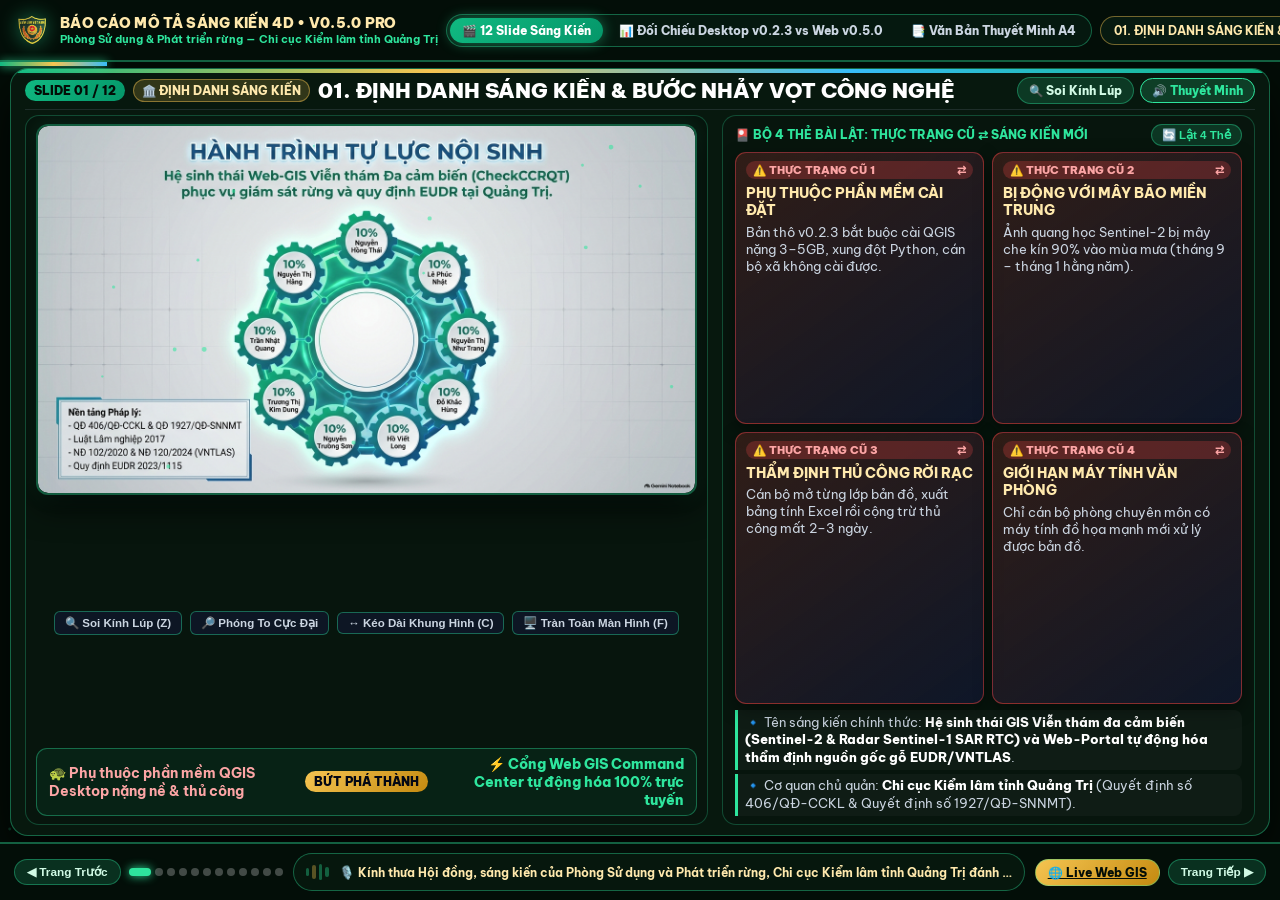
==== bao-cao-sang-kien-4d.html @ 49cdf999 "Add Interactive 4D Innovation Report (bao-cao-sang-kien-4d.html), 10 Authors, Desktop v0.2.3 vs Web " ====
<!DOCTYPE html>
<html lang="vi">
<head>
  <meta charset="UTF-8" />
  <meta name="viewport" content="width=device-width, initial-scale=1.0" />
  <title>Báo Cáo Mô Tả Sáng Kiến 4D • CheckCCRQT v0.5.0 — Chi Cục Kiểm Lâm Tỉnh Quảng Trị</title>
  <link rel="icon" type="image/png" href="./assets/logo_kiemlam.png" />
  <link rel="preconnect" href="https://fonts.googleapis.com" />
  <link rel="preconnect" href="https://fonts.gstatic.com" crossorigin />
  <link href="https://fonts.googleapis.com/css2?family=Be+Vietnam+Pro:ital,wght@0,400;0,500;0,600;0,700;0,800;0,900;1,400;1,700&family=JetBrains+Mono:wght@400;600;700;800&family=Playfair+Display:ital,wght@0,700;0,900;1,700&display=swap" rel="stylesheet" />
  <link rel="stylesheet" href="https://cdnjs.cloudflare.com/ajax/libs/font-awesome/6.5.1/css/all.min.css" />
  <style>
    :root {
      --bg-deep: #040d08;
      --bg-navy: #081a10;
      --bg-card: rgba(10, 28, 18, 0.96);
      --bg-panel: rgba(8, 22, 14, 0.94);
      --emerald: #2ee59d;
      --emerald-dark: #059669;
      --gold-primary: #f5c451;
      --gold-light: #ffe9ad;
      --gold-dark: #c48a10;
      --crimson: #ef4444;
      --cyan-radar: #38bdf8;
      --text-main: #f8fafc;
      --text-muted: #cbd5e1;
      --border-glass: rgba(46, 229, 157, 0.35);
      --border-gold: rgba(245, 196, 81, 0.45);
      --shadow-elevated: 0 20px 55px rgba(0, 0, 0, 0.88);
      --font-body: 'Be Vietnam Pro', sans-serif;
      --font-mono: 'JetBrains Mono', monospace;
      --card-radius: 18px;
      --topbar-h: 62px;
      --bottomdock-h: 58px;
    }

    /* 4 PHONG CÁCH TRÌNH DIỄN LÂM NGHIỆP */
    body.style-forestry {
      --bg-deep: #030d07;
      --bg-navy: #071c0f;
      --bg-card: rgba(8, 26, 15, 0.96);
      --emerald: #2ee59d;
      --border-glass: rgba(46, 229, 157, 0.38);
    }
    body.style-multispectral {
      --bg-deep: #040c1a;
      --bg-navy: #091a33;
      --bg-card: rgba(10, 28, 54, 0.96);
      --emerald: #38bdf8;
      --gold-primary: #f43f5e;
      --border-glass: rgba(56, 189, 248, 0.42);
    }
    body.style-radar {
      --bg-deep: #020b14;
      --bg-navy: #051626;
      --bg-card: rgba(8, 26, 46, 0.96);
      --emerald: #00f2fe;
      --gold-primary: #4facfe;
      --border-glass: rgba(0, 242, 254, 0.45);
    }
    body.style-administrative {
      --bg-deep: #0a1118;
      --bg-navy: #132230;
      --bg-card: rgba(19, 34, 48, 0.96);
      --emerald: #10b981;
      --gold-primary: #fbbf24;
      --border-glass: rgba(251, 191, 36, 0.45);
    }

    * { box-sizing: border-box; margin: 0; padding: 0; }
    html, body {
      width: 100%;
      height: 100%;
      background-color: var(--bg-deep);
      color: var(--text-main);
      font-family: var(--font-body);
      overflow: hidden;
      transition: background-color 0.35s ease, color 0.35s ease;
    }

    body.mode-scroll, html.mode-scroll,
    body.workspace-matrix, html.workspace-matrix,
    body.workspace-paper, html.workspace-paper {
      height: auto !important;
      overflow-y: auto !important;
      overflow-x: hidden !important;
    }

    #cosmosCanvas {
      position: fixed;
      inset: 0;
      width: 100%;
      height: 100%;
      z-index: 0;
      pointer-events: none;
    }

    /* =========================================================================
       TẦNG 1: TOPBAR HUD CONTROL
       ========================================================================= */
    .hud-topbar {
      position: fixed;
      top: 0; left: 0; right: 0;
      height: var(--topbar-h);
      background: rgba(4, 15, 9, 0.97);
      backdrop-filter: blur(20px);
      border-bottom: 2px solid var(--border-glass);
      display: flex;
      align-items: center;
      justify-content: space-between;
      padding: 0 12px;
      z-index: 1000;
      gap: 8px;
      overflow-x: auto;
      scrollbar-width: none;
    }
    .hud-topbar::-webkit-scrollbar { display: none; }

    .brand-group {
      display: flex;
      align-items: center;
      gap: 10px;
      flex-shrink: 0;
    }
    .brand-group img {
      width: 38px;
      height: 38px;
      object-fit: contain;
      filter: drop-shadow(0 0 10px rgba(46, 229, 157, 0.45));
    }
    .brand-titles {
      display: flex;
      flex-direction: column;
    }
    .brand-main {
      font-size: 0.88rem;
      font-weight: 900;
      color: var(--gold-light);
      letter-spacing: 0.3px;
      white-space: nowrap;
    }
    .brand-sub {
      font-size: 0.69rem;
      color: var(--emerald);
      font-weight: 700;
      white-space: nowrap;
    }

    .workspace-tabs {
      display: flex;
      align-items: center;
      gap: 4px;
      background: rgba(6, 26, 16, 0.95);
      padding: 3px;
      border-radius: 999px;
      border: 1.5px solid var(--border-glass);
      flex-shrink: 0;
    }
    .ws-tab-btn {
      background: transparent;
      border: none;
      color: var(--text-muted);
      padding: 5px 12px;
      border-radius: 999px;
      font-family: var(--font-body);
      font-size: 0.74rem;
      font-weight: 800;
      cursor: pointer;
      white-space: nowrap;
      transition: all 0.2s ease;
      display: inline-flex;
      align-items: center;
      gap: 5px;
    }
    .ws-tab-btn.active {
      background: linear-gradient(135deg, #10b981, #059669);
      color: #ffffff;
      box-shadow: 0 0 14px rgba(46, 229, 157, 0.45);
    }

    .hud-group {
      display: flex;
      align-items: center;
      gap: 6px;
      flex-shrink: 0;
    }

    .slide-select-dropdown, .style-select-dropdown {
      background: rgba(8, 28, 17, 0.96);
      color: #ffe9ad;
      border: 1px solid var(--border-gold);
      padding: 5px 9px;
      border-radius: 999px;
      font-family: var(--font-body);
      font-size: 0.73rem;
      font-weight: 700;
      cursor: pointer;
      outline: none;
    }
    .slide-select-dropdown { max-width: 220px; }
    .style-select-dropdown { border-color: var(--border-glass); color: var(--emerald); }

    .pill-switcher {
      display: flex;
      align-items: center;
      gap: 2px;
      background: rgba(7, 24, 15, 0.95);
      padding: 3px;
      border-radius: 999px;
      border: 1px solid var(--border-glass);
    }
    .pill-btn {
      background: transparent;
      border: none;
      color: #cbd5e1;
      padding: 4px 8px;
      border-radius: 999px;
      font-family: var(--font-body);
      font-size: 0.71rem;
      font-weight: 700;
      cursor: pointer;
      white-space: nowrap;
      transition: all 0.2s;
    }
    .pill-btn.active {
      background: linear-gradient(135deg, var(--emerald), var(--emerald-dark));
      color: #030d07;
      font-weight: 800;
    }

    .speed-slider-pill {
      display: flex;
      align-items: center;
      gap: 4px;
      background: rgba(7, 24, 15, 0.95);
      padding: 3px 8px;
      border-radius: 999px;
      border: 1px solid var(--border-glass);
      font-size: 0.71rem;
      font-weight: 700;
      white-space: nowrap;
    }
    .speed-slider-pill input { width: 50px; accent-color: var(--emerald); cursor: pointer; }
    .speed-val-badge { color: var(--emerald); font-weight: 800; min-width: 32px; text-align: center; }

    .btn-hud-action {
      background: rgba(46, 229, 157, 0.16);
      border: 1px solid var(--border-glass);
      color: #d1fae5;
      padding: 5px 11px;
      border-radius: 999px;
      font-family: var(--font-body);
      font-size: 0.72rem;
      font-weight: 800;
      cursor: pointer;
      white-space: nowrap;
      display: inline-flex;
      align-items: center;
      gap: 5px;
      transition: all 0.2s;
    }
    .btn-hud-action:hover, .btn-hud-action.active {
      background: var(--emerald);
      color: #030d07;
    }
    .btn-hud-action.primary-speak {
      background: linear-gradient(135deg, #10b981, #059669);
      color: #fff;
      border-color: rgba(255,255,255,0.4);
      box-shadow: 0 0 14px rgba(16, 185, 129, 0.45);
    }
    .btn-hud-action.primary-speak.speaking {
      background: linear-gradient(135deg, #f59e0b, #dc2626);
    }
    .btn-hud-action.gold-live {
      background: linear-gradient(135deg, #f5c451, #c48a10);
      color: #030d07;
      border-color: #ffe9ad;
      font-weight: 900;
    }

    .deck-progress {
      position: fixed;
      left: 0;
      top: var(--topbar-h);
      height: 4px;
      width: 0;
      z-index: 1001;
      background: linear-gradient(90deg, #10b981, var(--gold-primary), var(--cyan-radar));
      box-shadow: 0 0 10px var(--emerald);
      transition: width 0.45s ease;
    }

    .voice-toast {
      position: fixed;
      top: 70px;
      right: 18px;
      background: rgba(5, 20, 13, 0.96);
      border: 2px solid var(--emerald);
      color: #d1fae5;
      padding: 8px 16px;
      border-radius: 12px;
      font-size: 0.82rem;
      font-weight: 800;
      z-index: 3000;
      box-shadow: 0 10px 30px rgba(0,0,0,0.85);
      opacity: 0;
      transform: translateY(-10px);
      pointer-events: none;
      transition: all 0.25s ease;
    }
    .voice-toast.show { opacity: 1; transform: translateY(0); }

    /* =========================================================================
       TẦNG 2A: KHUNG TRÌNH CHIẾU SÁNG KIẾN 4D (16:9 VIEWPORT)
       ========================================================================= */
    .deck-viewport {
      position: relative;
      width: 100vw;
      height: calc(100vh - var(--topbar-h) - var(--bottomdock-h));
      margin-top: var(--topbar-h);
      z-index: 10;
      overflow: hidden;
    }
    body.mode-scroll .deck-viewport {
      height: auto !important;
      overflow: visible !important;
      margin-bottom: 76px;
    }

    .slides-track {
      width: 100%;
      height: 100%;
      display: flex;
      transition: transform 0.65s cubic-bezier(0.16, 1, 0.3, 1);
      will-change: transform;
    }
    body.mode-horizontal .slides-track { flex-direction: row; }
    body.mode-vertical .slides-track { flex-direction: column; }
    body.mode-scroll .slides-track {
      display: block !important;
      height: auto !important;
      transform: none !important;
      padding-bottom: 76px;
    }

    .slide {
      flex: 0 0 100%;
      width: 100vw;
      min-width: 100vw;
      height: calc(100vh - var(--topbar-h) - var(--bottomdock-h));
      padding: 6px 0.8vw;
      display: flex;
      align-items: center;
      justify-content: center;
      position: relative;
      overflow: hidden;
    }
    body.mode-scroll .slide {
      height: auto !important;
      min-height: 86vh;
      padding: 16px 1vw;
      margin-bottom: 20px;
    }
    body.mode-scroll .slide.is-hidden { display: none !important; }

    .slide-inner {
      width: 98.6vw;
      height: 100%;
      background: var(--bg-card);
      backdrop-filter: blur(20px);
      border: 1.5px solid var(--border-glass);
      border-radius: var(--card-radius);
      padding: 0.9vh 1.2vw 1.1vh;
      box-shadow: var(--shadow-elevated);
      position: relative;
      display: flex;
      flex-direction: column;
      overflow: hidden;
    }
    .slide-inner::before {
      content: "";
      position: absolute;
      top: 0; left: 0; right: 0;
      height: 4px;
      background: linear-gradient(90deg, #10b981, var(--gold-primary), #38bdf8, #10b981);
    }
    .slide-inner.narrating-glow {
      border-color: var(--emerald);
      box-shadow: 0 0 38px rgba(46, 229, 157, 0.42), var(--shadow-elevated);
    }

    .slide-header {
      display: flex;
      align-items: center;
      justify-content: space-between;
      margin-bottom: 0.6vh;
      padding-bottom: 0.5vh;
      border-bottom: 1px solid rgba(148, 163, 184, 0.16);
      gap: 10px;
      flex-shrink: 0;
    }
    .slide-title-wrap {
      display: flex;
      align-items: center;
      gap: 8px;
      min-width: 0;
    }
    .slide-num-pill {
      background: linear-gradient(135deg, #10b981, #059669);
      color: #030d07;
      font-weight: 900;
      font-size: 0.74rem;
      padding: 3px 9px;
      border-radius: 999px;
      white-space: nowrap;
      flex-shrink: 0;
    }
    .slide-tag-pill {
      background: rgba(245, 196, 81, 0.18);
      border: 1px solid var(--border-gold);
      color: #ffe9ad;
      font-weight: 800;
      font-size: 0.72rem;
      padding: 3px 8px;
      border-radius: 999px;
      white-space: nowrap;
      flex-shrink: 0;
    }
    .slide-title {
      font-size: clamp(1.08rem, 2.3vh, 1.65rem);
      font-weight: 900;
      color: #ffffff;
      line-height: 1.2;
      white-space: nowrap;
      overflow: hidden;
      text-overflow: ellipsis;
    }

    .slide-header-actions {
      display: flex;
      align-items: center;
      gap: 6px;
      flex-shrink: 0;
    }
    .btn-slide-voice {
      background: rgba(46, 229, 157, 0.18);
      border: 1.5px solid var(--emerald);
      color: var(--emerald);
      padding: 4px 11px;
      border-radius: 999px;
      font-family: var(--font-body);
      font-size: 0.73rem;
      font-weight: 800;
      cursor: pointer;
      white-space: nowrap;
    }
    .btn-slide-voice:hover { background: var(--emerald); color: #030d07; }

    /* BỐ CỤC SÂN KHẤU 16:9 NGUYÊN BẢN & BỘ 4 THẺ BÀI LẬT 3D */
    .stage-grid-4d {
      flex: 1;
      min-height: 0;
      display: grid;
      grid-template-columns: 1.28fr 1fr;
      gap: 1.1vw;
      align-items: stretch;
      transition: grid-template-columns 0.35s ease;
    }

    .panel-visual-16x9 {
      background: var(--bg-panel);
      border: 1px solid rgba(46, 229, 157, 0.26);
      border-radius: 14px;
      padding: 10px;
      display: flex;
      flex-direction: column;
      justify-content: space-between;
      min-height: 0;
      overflow: hidden;
      position: relative;
      gap: 8px;
    }

    .giant-art-frame {
      position: relative;
      width: 100%;
      aspect-ratio: 16 / 9;
      max-height: calc(100vh - var(--topbar-h) - var(--bottomdock-h) - 130px);
      margin: 0 auto;
      border-radius: 12px;
      overflow: hidden;
      border: 2px solid var(--border-glass);
      background: radial-gradient(circle at 50% 50%, #071f14 0%, #020704 100%);
      box-shadow: 0 10px 32px rgba(0, 0, 0, 0.8), 0 0 20px rgba(46, 229, 157, 0.15);
      display: flex;
      align-items: center;
      justify-content: center;
    }

    .visual-svg-stage {
      width: 100%;
      height: 100%;
      display: flex;
      align-items: center;
      justify-content: center;
    }
    .visual-svg-stage svg {
      width: 100%;
      height: 100%;
      display: block;
    }

    .fx-living-overlay-canvas {
      position: absolute;
      inset: 0;
      width: 100%;
      height: 100%;
      pointer-events: none;
      z-index: 3;
    }

    .magnifier-lens-4d {
      position: absolute;
      width: 190px;
      height: 190px;
      border-radius: 50%;
      border: 3px solid var(--emerald);
      box-shadow: 0 0 30px rgba(46, 229, 157, 0.8), inset 0 0 20px rgba(245, 196, 81, 0.5);
      pointer-events: none;
      z-index: 8;
      display: none;
      background-repeat: no-repeat;
      background-color: #030c07;
      transform: translate(-50%, -50%);
    }
    .giant-art-frame.lens-active .magnifier-lens-4d { display: block; }

    .transform-row-large {
      display: flex;
      align-items: center;
      justify-content: space-between;
      gap: 8px;
      background: rgba(16, 185, 129, 0.08);
      border: 1.5px solid var(--border-glass);
      padding: 6px 12px;
      border-radius: 11px;
      cursor: pointer;
      transition: all 0.25s ease;
    }
    .transform-row-large:hover {
      border-color: var(--emerald);
      box-shadow: 0 0 16px rgba(46, 229, 157, 0.28);
    }
    .state-old-lg {
      color: #fca5a5;
      font-weight: 700;
      font-size: clamp(0.78rem, 1.55vh, 0.98rem);
      flex: 1;
    }
    .verb-bridge-lg {
      background: linear-gradient(135deg, var(--gold-primary), var(--gold-dark));
      color: #030714;
      font-weight: 900;
      font-size: clamp(0.66rem, 1.35vh, 0.85rem);
      padding: 3px 9px;
      border-radius: 999px;
      text-transform: uppercase;
      white-space: nowrap;
      flex-shrink: 0;
    }
    .state-new-lg {
      color: var(--emerald);
      font-weight: 800;
      font-size: clamp(0.78rem, 1.55vh, 0.98rem);
      flex: 1;
      text-align: right;
    }

    /* RIGHT PANEL: BỘ 4 THẺ BÀI LẬT 3D TƯƠNG PHẢN */
    .panel-deck-content {
      background: var(--bg-panel);
      border: 1px solid rgba(46, 229, 157, 0.26);
      border-radius: 14px;
      padding: 10px 12px;
      display: flex;
      flex-direction: column;
      justify-content: space-between;
      min-height: 0;
      overflow-y: auto;
      scrollbar-width: thin;
      gap: 8px;
    }

    .deck-header {
      display: flex;
      align-items: center;
      justify-content: space-between;
      gap: 6px;
    }
    .btn-flip-all {
      background: rgba(46, 229, 157, 0.16);
      border: 1px solid var(--border-glass);
      color: var(--emerald);
      padding: 3px 10px;
      border-radius: 999px;
      font-size: 0.72rem;
      font-weight: 800;
      cursor: pointer;
      white-space: nowrap;
      transition: all 0.2s;
    }
    .btn-flip-all:hover { background: var(--emerald); color: #030d07; }

    .flip-cards-grid {
      display: grid;
      grid-template-columns: repeat(2, 1fr);
      gap: 0.6vw;
      flex: 1;
    }

    .flip-card-3d {
      cursor: pointer;
      user-select: none;
      display: flex;
      flex-direction: column;
      min-height: 0;
    }
    .flip-card-inner {
      width: 100%;
      flex: 1;
      display: flex;
      flex-direction: column;
      animation: flipBounceIn 0.38s cubic-bezier(0.22, 1, 0.36, 1);
    }
    @keyframes flipBounceIn {
      0% { transform: perspective(800px) rotateY(65deg) scale(0.96); opacity: 0.6; }
      100% { transform: perspective(800px) rotateY(0deg) scale(1); opacity: 1; }
    }

    .flip-face {
      position: relative;
      width: 100%;
      flex: 1;
      border-radius: 11px;
      padding: 8px 10px;
      display: flex;
      flex-direction: column;
      justify-content: flex-start;
      gap: 4px;
      box-shadow: 0 6px 18px rgba(0, 0, 0, 0.4);
      word-break: break-word;
    }

    .flip-front {
      background: linear-gradient(145deg, rgba(239, 68, 68, 0.18), rgba(15, 23, 42, 0.95));
      border: 1.5px solid rgba(239, 68, 68, 0.48);
    }
    .flip-back {
      display: none;
      background: linear-gradient(145deg, rgba(16, 185, 129, 0.24), rgba(6, 26, 16, 0.96));
      border: 2px solid var(--emerald);
      box-shadow: 0 0 18px rgba(46, 229, 157, 0.25);
    }
    .flip-card-3d.flipped .flip-front { display: none; }
    .flip-card-3d.flipped .flip-back { display: flex; }

    .flip-badge {
      display: flex;
      width: 100%;
      align-items: center;
      justify-content: space-between;
      font-size: clamp(0.64rem, 1.2vh, 0.75rem);
      font-weight: 900;
      text-transform: uppercase;
      padding: 2px 7px;
      border-radius: 999px;
      margin-bottom: 2px;
    }
    .flip-front .flip-badge {
      background: rgba(239, 68, 68, 0.25);
      color: #fca5a5;
    }
    .flip-back .flip-badge {
      background: rgba(46, 229, 157, 0.25);
      color: #6ee7b7;
    }

    .flip-title {
      font-size: clamp(0.8rem, 1.55vh, 0.98rem);
      font-weight: 800;
      color: var(--gold-light);
      line-height: 1.25;
    }
    .flip-desc {
      font-size: clamp(0.72rem, 1.4vh, 0.88rem);
      line-height: 1.35;
      color: var(--text-muted);
    }

    .bullet-list-4d {
      display: flex;
      flex-direction: column;
      gap: 0.4vh;
    }
    .bullet-item-4d {
      font-size: clamp(0.76rem, 1.45vh, 0.92rem);
      line-height: 1.35;
      color: var(--text-muted);
      background: rgba(255, 255, 255, 0.03);
      border-left: 3.5px solid var(--emerald);
      padding: 0.4vh 0.6vw;
      border-radius: 0 8px 8px 0;
    }
    .bullet-item-4d strong { color: #ffffff; font-weight: 800; }
    .bullet-item-4d a { color: var(--emerald); text-decoration: underline; font-weight: 700; }

    .widget-box-4d {
      padding: 7px 10px;
      border-radius: 10px;
      background: rgba(3, 14, 8, 0.75);
      border: 1px solid var(--border-glass);
    }

    /* SVG Keyframe Animations */
    .anim-spin { animation: spin4D 20s linear infinite; transform-origin: center; }
    .anim-spin-rev { animation: spinRev4D 26s linear infinite; transform-origin: center; }
    .anim-pulse { animation: pulse4D 3s ease-in-out infinite; transform-origin: center; }
    .anim-float { animation: float4D 4.5s ease-in-out infinite; }
    .anim-dash { stroke-dasharray: 8 6; animation: dashFlow 1.6s linear infinite; }

    @keyframes spin4D { from { transform: rotate(0deg); } to { transform: rotate(360deg); } }
    @keyframes spinRev4D { from { transform: rotate(360deg); } to { transform: rotate(0deg); } }
    @keyframes pulse4D { 0%, 100% { transform: scale(0.97); opacity: 0.85; } 50% { transform: scale(1.03); opacity: 1; } }
    @keyframes float4D { 0%, 100% { transform: translateY(0); } 50% { transform: translateY(-7px); } }
    @keyframes dashFlow { to { stroke-dashoffset: -28; } }

    /* =========================================================================
       TẦNG 2B: BẢNG SO SÁNH KỸ THUẬT (MATRIX WORKSPACE)
       ========================================================================= */
    .studio-workspace {
      display: none;
      margin-top: var(--topbar-h);
      padding: 22px 2vw 80px;
      max-width: 1440px;
      margin-left: auto;
      margin-right: auto;
      position: relative;
      z-index: 20;
    }
    body.workspace-matrix #matrixWorkspace { display: block; }
    body.workspace-paper #paperWorkspace { display: block; }
    body.workspace-matrix #deckViewport,
    body.workspace-paper #deckViewport { display: none !important; }

    .studio-banner {
      background: linear-gradient(135deg, rgba(8, 28, 17, 0.98), rgba(6, 18, 32, 0.98));
      border: 2px solid var(--emerald);
      border-radius: 18px;
      padding: 16px 20px;
      margin-bottom: 18px;
      box-shadow: 0 16px 45px rgba(0,0,0,0.7);
      display: flex;
      flex-wrap: wrap;
      align-items: center;
      justify-content: space-between;
      gap: 12px;
    }

    .matrix-table {
      width: 100%;
      border-collapse: collapse;
      background: rgba(6, 20, 13, 0.95);
      border: 1.5px solid var(--border-glass);
      border-radius: 14px;
      overflow: hidden;
      font-size: 0.85rem;
    }
    .matrix-table th, .matrix-table td {
      border: 1px solid rgba(46, 229, 157, 0.2);
      padding: 10px 14px;
    }
    .matrix-table th {
      background: #082816;
      color: var(--emerald);
      font-weight: 800;
      text-transform: uppercase;
      font-size: 0.78rem;
    }
    .matrix-table tr:hover td { background: rgba(46, 229, 157, 0.05); }

    /* =========================================================================
       TẦNG 2C: VĂN BẢN THUYẾT MINH TOÀN VĂN (PAPER WORKSPACE A4 PRINTABLE)
       ========================================================================= */
    .paper-sheet {
      background: #ffffff;
      color: #0f172a;
      max-width: 900px;
      margin: 0 auto;
      padding: 40px 50px;
      border-radius: 8px;
      box-shadow: 0 20px 60px rgba(0,0,0,0.8);
      font-family: 'Be Vietnam Pro', 'Times New Roman', serif;
      line-height: 1.6;
      font-size: 11pt;
    }
    .paper-sheet h1 { font-size: 16pt; text-align: center; color: #064e3b; margin: 16px 0 10px; font-weight: 800; }
    .paper-sheet h2 { font-size: 13pt; color: #064e3b; margin: 18px 0 8px; border-bottom: 1.5px solid #064e3b; padding-bottom: 4px; }
    .paper-sheet h3 { font-size: 11.5pt; color: #0f172a; margin: 12px 0 6px; font-weight: 700; }
    .paper-sheet table { width: 100%; border-collapse: collapse; margin: 10px 0; font-size: 10pt; }
    .paper-sheet th, .paper-sheet td { border: 1px solid #94a3b8; padding: 6px 8px; }
    .paper-sheet th { background: #f1f5f9; color: #0f172a; font-weight: 700; text-align: center; }

    /* =========================================================================
       TẦNG 3: DẢI CHÂN TRANG TELEPROMPTER & ĐIỀU HƯỚNG
       ========================================================================= */
    .bottom-studio-dock {
      position: fixed;
      bottom: 0; left: 0; right: 0;
      height: var(--bottomdock-h);
      background: rgba(4, 15, 9, 0.97);
      backdrop-filter: blur(18px);
      border-top: 2px solid var(--border-glass);
      display: flex;
      align-items: center;
      justify-content: space-between;
      padding: 0 14px;
      gap: 10px;
      z-index: 1000;
    }
    .dock-nav-cluster {
      display: flex;
      align-items: center;
      gap: 8px;
      flex-shrink: 0;
    }
    .nav-action-btn {
      background: rgba(46, 229, 157, 0.16);
      border: 1px solid var(--border-glass);
      color: #d1fae5;
      padding: 5px 12px;
      border-radius: 999px;
      font-size: 0.74rem;
      font-weight: 800;
      cursor: pointer;
      white-space: nowrap;
    }
    .nav-action-btn:hover { background: var(--emerald); color: #030d07; }

    .dots-wrapper { display: flex; align-items: center; gap: 4px; }
    .slide-dot {
      width: 8px;
      height: 8px;
      border-radius: 999px;
      background: rgba(255, 255, 255, 0.25);
      cursor: pointer;
      transition: all 0.25s;
    }
    .slide-dot.active {
      width: 22px;
      background: var(--emerald);
      box-shadow: 0 0 10px var(--emerald);
    }

    .dock-teleprompter-stage {
      flex: 1;
      height: 38px;
      background: rgba(7, 24, 15, 0.92);
      border: 1.5px solid var(--border-glass);
      border-radius: 999px;
      padding: 0 12px;
      display: flex;
      align-items: center;
      gap: 10px;
      overflow: hidden;
    }
    .dock-teleprompter-stage.active-speaking {
      border-color: var(--gold-primary);
      box-shadow: 0 0 18px rgba(245, 196, 81, 0.35);
    }
    .voice-wave-bars {
      display: flex;
      align-items: center;
      gap: 3px;
      height: 16px;
      flex-shrink: 0;
      opacity: 0.35;
    }
    .dock-teleprompter-stage.active-speaking .voice-wave-bars { opacity: 1; }
    .voice-wave-bars span {
      width: 3.5px;
      height: 8px;
      background: var(--emerald);
      border-radius: 99px;
    }
    .dock-teleprompter-stage.active-speaking .voice-wave-bars span {
      animation: waveBounce 0.75s infinite ease-in-out;
    }
    .voice-wave-bars span:nth-child(2) { animation-delay: 0.15s; height: 14px; background: var(--gold-primary); }
    .voice-wave-bars span:nth-child(3) { animation-delay: 0.3s; height: 16px; }
    .voice-wave-bars span:nth-child(4) { animation-delay: 0.45s; height: 10px; }
    @keyframes waveBounce { 0%, 100% { transform: scaleY(0.4); } 50% { transform: scaleY(1.2); } }

    .teleprompter-text {
      flex: 1;
      font-size: clamp(0.78rem, 0.95vw, 0.94rem);
      font-weight: 700;
      color: #ffe9ad;
      white-space: nowrap;
      overflow: hidden;
      text-overflow: ellipsis;
    }

    /* MODAL CHUNG */
    .modal-backdrop {
      position: fixed;
      inset: 0;
      background: rgba(2, 6, 4, 0.92);
      backdrop-filter: blur(14px);
      z-index: 2500;
      display: none;
      align-items: center;
      justify-content: center;
      padding: 16px;
    }
    .modal-backdrop.open { display: flex; }
    .modal-card {
      width: 100%;
      max-width: 820px;
      max-height: 88vh;
      overflow-y: auto;
      background: #081a10;
      border: 2px solid var(--emerald);
      border-radius: 20px;
      padding: 22px 24px;
      box-shadow: 0 25px 70px rgba(0,0,0,0.95);
      color: #fff;
    }

    @media (max-width: 1150px) {
      .stage-grid-4d { grid-template-columns: 1fr; }
      .flip-cards-grid { grid-template-columns: 1fr 1fr; }
      .dots-wrapper { display: none; }
    }
    @media print {
      .hud-topbar, .bottom-studio-dock, #cosmosCanvas { display: none !important; }
      .paper-sheet { padding: 0; box-shadow: none; max-width: 100%; }
      body { background: #fff; color: #000; overflow: visible; }
    }
  
    /* Cinema & Splitter Mode Controls */
    .visual-toolbar-sub {
      display: flex;
      align-items: center;
      justify-content: center;
      gap: 10px;
      margin-top: 6px;
      margin-bottom: 4px;
    }
    .btn-sub-tool {
      background: rgba(15, 23, 42, 0.8);
      border: 1px solid rgba(46, 229, 157, 0.4);
      color: #cbd5e1;
      padding: 4px 12px;
      border-radius: 6px;
      font-size: 0.75rem;
      cursor: pointer;
      font-weight: 600;
      transition: all 0.2s ease;
    }
    .btn-sub-tool:hover {
      background: rgba(46, 229, 157, 0.2);
      color: #2ee59d;
      border-color: #2ee59d;
      transform: translateY(-1px);
    }
    /* Layout Presets */
    body.layout-cinema .stage-grid-4d {
      grid-template-columns: 75% 25% !important;
    }
    body.layout-full-cinema .stage-grid-4d {
      grid-template-columns: 100% 0% !important;
    }
    body.layout-full-cinema .panel-deck-content {
      display: none !important;
    }
    .slide-hd-image {
      transition: transform 0.3s ease;
      cursor: zoom-in;
    }

  
    /* =========================================================================
       MAGNIFIER LENS & HUD CROSSHAIR
       ========================================================================= */
    .magnifier-lens-4d {
      position: absolute;
      width: 220px;
      height: 220px;
      border-radius: 50%;
      border: 3px solid #2ee59d;
      box-shadow: 0 0 35px rgba(46, 229, 157, 0.9), inset 0 0 25px rgba(0, 0, 0, 0.7);
      pointer-events: none;
      z-index: 100;
      display: none;
      background-repeat: no-repeat;
      background-color: #030c07;
      transform: translate(-50%, -50%);
      overflow: hidden;
    }
    .magnifier-lens-4d::before {
      content: "";
      position: absolute;
      top: 50%;
      left: 0;
      right: 0;
      height: 1px;
      background: rgba(46, 229, 157, 0.6);
      pointer-events: none;
    }
    .magnifier-lens-4d::after {
      content: "";
      position: absolute;
      left: 50%;
      top: 0;
      bottom: 0;
      width: 1px;
      background: rgba(46, 229, 157, 0.6);
      pointer-events: none;
    }
    .lens-coords-badge {
      position: absolute;
      bottom: 12px;
      left: 50%;
      transform: translateX(-50%);
      background: rgba(3, 12, 7, 0.88);
      color: #f5c451;
      font-size: 11px;
      font-family: monospace;
      font-weight: bold;
      padding: 2px 8px;
      border-radius: 999px;
      border: 1px solid rgba(245, 196, 81, 0.5);
      white-space: nowrap;
      pointer-events: none;
    }
    .giant-art-frame.lens-active {
      cursor: crosshair !important;
    }
    .giant-art-frame.lens-active .magnifier-lens-4d {
      display: block;
    }

    /* =========================================================================
       RESPONSIVE ANTI-CLIPPING & OVERFLOW SAFEGUARDS
       ========================================================================= */
    .slide-inner {
      width: 98.6vw;
      max-width: 1800px;
      height: 100%;
      max-height: calc(100vh - var(--topbar-h) - var(--bottomdock-h) - 12px);
      background: var(--bg-card);
      backdrop-filter: blur(20px);
      border: 1.5px solid var(--border-glass);
      border-radius: var(--card-radius);
      padding: 8px 14px 10px;
      box-shadow: var(--shadow-elevated);
      position: relative;
      display: flex;
      flex-direction: column;
      overflow-y: auto;
      overflow-x: hidden;
      scrollbar-width: thin;
      scrollbar-color: rgba(46, 229, 157, 0.3) transparent;
    }
    .giant-art-frame {
      position: relative;
      width: 100%;
      aspect-ratio: 16 / 9;
      max-height: min(46vh, 430px);
      margin: 0 auto;
      border-radius: 12px;
      overflow: hidden;
      border: 2px solid var(--border-glass);
      background: radial-gradient(circle at 50% 50%, #071f14 0%, #020704 100%);
      box-shadow: 0 10px 32px rgba(0, 0, 0, 0.8), 0 0 20px rgba(46, 229, 157, 0.15);
      display: flex;
      align-items: center;
      justify-content: center;
    }
    .panel-visual-16x9 {
      background: var(--bg-panel);
      border: 1px solid rgba(46, 229, 157, 0.26);
      border-radius: 14px;
      padding: 8px 10px;
      display: flex;
      flex-direction: column;
      justify-content: space-between;
      min-height: 0;
      overflow: hidden;
      position: relative;
      gap: 6px;
    }
    .panel-deck-content {
      background: var(--bg-panel);
      border: 1px solid rgba(46, 229, 157, 0.26);
      border-radius: 14px;
      padding: 8px 12px;
      display: flex;
      flex-direction: column;
      justify-content: space-between;
      min-height: 0;
      overflow-y: auto;
      scrollbar-width: thin;
      gap: 6px;
    }
    .visual-toolbar-sub {
      display: flex;
      align-items: center;
      justify-content: center;
      flex-wrap: wrap;
      gap: 8px;
      margin-top: 4px;
      margin-bottom: 2px;
    }
    .btn-sub-tool {
      background: rgba(15, 23, 42, 0.85);
      border: 1px solid rgba(46, 229, 157, 0.4);
      color: #cbd5e1;
      padding: 4px 10px;
      border-radius: 6px;
      font-size: 0.72rem;
      cursor: pointer;
      font-weight: 700;
      transition: all 0.2s ease;
      display: inline-flex;
      align-items: center;
      gap: 4px;
    }
    .btn-sub-tool:hover, .btn-sub-tool.active {
      background: rgba(46, 229, 157, 0.25);
      color: #2ee59d;
      border-color: #2ee59d;
      box-shadow: 0 0 10px rgba(46, 229, 157, 0.3);
    }

    /* =========================================================================
       CINEMA FULLSCREEN & PROJECTION IMMERSIVE MODE
       ========================================================================= */
    body.is-true-fullscreen .hud-topbar {
      display: none !important;
    }
    body.is-true-fullscreen .bottom-studio-dock {
      display: none !important;
    }
    body.is-true-fullscreen .deck-viewport {
      height: 100vh !important;
      margin-top: 0 !important;
    }
    body.is-true-fullscreen .slide {
      height: 100vh !important;
      padding: 8px 12px !important;
    }
    body.is-true-fullscreen .slide-inner {
      max-height: calc(100vh - 16px) !important;
      height: calc(100vh - 16px) !important;
    }
    body.is-true-fullscreen .giant-art-frame {
      max-height: min(62vh, 600px) !important;
    }
    .fullscreen-exit-pill {
      display: none;
      position: fixed;
      top: 14px;
      right: 18px;
      z-index: 99999;
      background: rgba(239, 68, 68, 0.88);
      color: #fff;
      border: 1px solid #f87171;
      border-radius: 999px;
      padding: 6px 14px;
      font-size: 0.75rem;
      font-weight: 800;
      cursor: pointer;
      box-shadow: 0 4px 16px rgba(0, 0, 0, 0.5);
      backdrop-filter: blur(8px);
    }
    body.is-true-fullscreen .fullscreen-exit-pill {
      display: block !important;
    }

    /* Small Screen Heights Safeguard (e.g. 768p / 1366x768) */
    @media (max-height: 750px) {
      :root {
        --topbar-h: 46px;
        --bottomdock-h: 58px;
      }
      .slide-title { font-size: 1.05rem !important; }
      .flip-badge { font-size: 0.65rem !important; }
      .flip-title { font-size: 0.72rem !important; }
      .flip-desc { font-size: 0.68rem !important; line-height: 1.3 !important; }
      .bullet-item-4d { font-size: 0.7rem !important; padding: 4px 8px !important; }
      .giant-art-frame { max-height: 36vh !important; }
      .transform-row-large { padding: 4px 8px !important; font-size: 0.72rem !important; }
    }

  </style>
</head>
<body class="mode-horizontal style-forestry workspace-deck">
  <button class="fullscreen-exit-pill" onclick="exitTrueFullscreen()">✕ Thoát Rạp Chiếu (ESC)</button>

  <canvas id="cosmosCanvas"></canvas>
  <div class="voice-toast" id="voiceToast">🔔 Báo Cáo Sáng Kiến CheckCCRQT v0.5.0</div>
  <div class="deck-progress" id="deckProgress"></div>

  <!-- TẦNG 1: TOP HUD CONTROLS -->
  <header class="hud-topbar">
    <div class="brand-group">
      <img src="./assets/logo_kiemlam.png" alt="Logo Kiểm Lâm Việt Nam" />
      <div class="brand-titles">
        <span class="brand-main">BÁO CÁO MÔ TẢ SÁNG KIẾN 4D • V0.5.0 PRO</span>
        <span class="brand-sub">Phòng Sử dụng &amp; Phát triển rừng — Chi cục Kiểm lâm tỉnh Quảng Trị</span>
      </div>
    </div>

    <div class="workspace-tabs" role="tablist">
      <button class="ws-tab-btn active" id="tabBtnDeck" onclick="switchWorkspace('deck')">
        🎬 12 Slide Sáng Kiến
      </button>
      <button class="ws-tab-btn" id="tabBtnMatrix" onclick="switchWorkspace('matrix')">
        📊 Đối Chiếu Desktop v0.2.3 vs Web v0.5.0
      </button>
      <button class="ws-tab-btn" id="tabBtnPaper" onclick="switchWorkspace('paper')">
        📑 Văn Bản Thuyết Minh A4
      </button>
    </div>

    <div class="hud-group">
      <select class="slide-select-dropdown" id="slideJumpSelect" onchange="goToSlide(parseInt(this.value, 10), true)" aria-label="Chọn Slide"></select>

      <select class="style-select-dropdown" id="artStyleSelect" onchange="setVisualArtStyle(this.value)">
        <option value="forestry">🌲 Rừng Sâu Lâm Nghiệp</option>
        <option value="multispectral">🛰️ Vệ Tinh Đa Phổ</option>
        <option value="radar">⚡ Radar SAR RTC</option>
        <option value="administrative">📜 Thể Thức Hành Chính</option>
      </select>
    </div>

    <div class="pill-switcher" role="group">
      <button class="pill-btn active" id="btnModeHorizontal" onclick="setDeckMode('horizontal')">↔ Ngang</button>
      <button class="pill-btn" id="btnModeVertical" onclick="setDeckMode('vertical')">↕ Dọc</button>
      <button class="pill-btn" id="btnModeScroll" onclick="setDeckMode('scroll')">☰ Toàn Trang</button>
    </div>

    <div class="pill-switcher">
      <button class="pill-btn active" id="btnVoiceMale" onclick="setVoiceGender('male')">👨 Nam</button>
      <button class="pill-btn" id="btnVoiceFemale" onclick="setVoiceGender('female')">👩 Nữ</button>
    </div>

    <div class="speed-slider-pill">
      <input type="range" id="topSpeedSlider" min="0.6" max="1.6" step="0.05" value="1.0" oninput="onSpeedChange(this.value)" />
      <span class="speed-val-badge" id="topSpeedVal">1.00x</span>
    </div>

    <div class="hud-group">
      <button class="btn-hud-action primary-speak" id="btnMasterSpeak" onclick="toggleAutoLecture()">
        <span id="speakIcon">🎙️</span>
        <span id="speakLabel">BÁO CÁO TỰ ĐỘNG</span>
      </button>
      <a href="https://happyrun09.github.io/checkccrqt/" target="_blank" rel="noopener" class="btn-hud-action gold-live" title="Mở trực tiếp Cổng Web GIS Live trên GitHub Pages">
        🌐 Mở Cổng Web GIS Live
      </a>
      <button class="btn-hud-action" onclick="flipAllCardsOnCurrentSlide()" title="Lật toàn bộ 4 thẻ (Phím R)">
        🔄 Lật Thẻ
      </button>
      <button class="btn-hud-action" onclick="openAuthorsModal()">
        👥 10 Tác Giả
      </button>
      <button class="btn-hud-action" onclick="openRoiModal()">
        🧮 Tính Hiệu Quả
      </button>
      <button class="btn-hud-action" onclick="toggleFullScreen()">
        ⛶
      </button>
    </div>
  </header>

  <!-- TẦNG 2A: KHUNG TRÌNH CHIẾU SLIDE 4D -->
  <main class="deck-viewport" id="deckViewport">
    <div class="slides-track" id="slidesTrack"></div>
  </main>

  <!-- TẦNG 2B: BẢNG SO SÁNH KỸ THUẬT (MATRIX) -->
  <section class="studio-workspace" id="matrixWorkspace">
    <div class="studio-banner">
      <div>
        <span style="background:rgba(46,229,157,0.2); color:var(--emerald); padding:3px 9px; border-radius:999px; font-weight:800; font-size:0.75rem;">
          ĐỐI CHIẾU SỰ TIẾN HÓA CÔNG NGHỆ VƯỢT BẬC
        </span>
        <h2 style="font-size:1.45rem; font-weight:900; color:#ffe9ad; margin-top:4px;">
          Bảng So Sánh Kỹ Thuật: Bản Thô Desktop v0.2.3 vs Bản Sáng Kiến Web GIS v0.5.0
        </h2>
        <p style="color:#cbd5e1; font-size:0.86rem; margin-top:4px;">
          Minh chứng việc loại bỏ triệt để 03 hạn chế cốt tử (Phụ thuộc QGIS, Mù ảnh quang học do mây, Sai lệch múi chiếu VN-2000) được chính nhóm tác giả thừa nhận ở bản thô cũ.
        </p>
      </div>
      <button class="btn-hud-action gold-live" onclick="switchWorkspace('deck')">
        🎬 Quay lại 12 Slide Sáng Kiến
      </button>
    </div>

    <table class="matrix-table">
      <thead>
        <tr>
          <th>Tiêu chí đánh giá</th>
          <th>Quy trình cũ (Thủ công)</th>
          <th>Bản thử nghiệm v0.2.3 (QGIS Plugin thô)</th>
          <th>Bản hoàn thiện v0.5.0 (Web GIS Command Center)</th>
          <th>Lợi ích vượt trội cho Kiểm lâm</th>
        </tr>
      </thead>
      <tbody>
        <tr>
          <td><strong>Môi trường vận hành</strong></td>
          <td>Rời rạc nhiều phần mềm MapInfo, Excel, Google Earth</td>
          <td>Phụ thuộc QGIS Desktop (3–5 GB), chỉ chạy máy bàn cấu hình khá</td>
          <td><strong style="color:var(--emerald)">100% Trình duyệt Web (HTML5/PWA), chạy trên PC, Tablet, Smartphone</strong></td>
          <td>Không tốn 1 đồng đầu tư máy trạm; cán bộ xã/huyện mở link là chạy</td>
        </tr>
        <tr>
          <td><strong>Cài đặt &amp; Triển khai</strong></td>
          <td>Cài từng máy thủ công, dễ xung đột thư viện</td>
          <td>Cài gói .ZIP qua QGIS, phụ thuộc phiên bản Python 3.9–3.12</td>
          <td><strong style="color:var(--emerald)">Không cần cài đặt, không lỗi thư viện, cập nhật tức thì toàn tỉnh qua GitHub Pages</strong></td>
          <td>Tiết kiệm hàng trăm buổi đào tạo kỹ thuật cài đặt cho cơ sở</td>
        </tr>
        <tr>
          <td><strong>Khả năng xuyên mây</strong></td>
          <td>Tải ảnh vệ tinh rời rạc; mù hoàn toàn khi trời mưa</td>
          <td>Lọc mây Scene SCL trên Sentinel-2 (mùa mưa vẫn mất ảnh)</td>
          <td><strong style="color:var(--emerald)">Tích hợp Radar Sentinel-1 SAR RTC C-band (RVI = 4*VH/(VV+VH)) xuyên mây</strong></td>
          <td>Giám sát rừng 365 ngày/năm bất chấp mùa mưa bão miền Trung</td>
        </tr>
        <tr>
          <td><strong>Chuẩn hóa EUDR TRACES NT</strong></td>
          <td>Lúng túng không rõ chuẩn định dạng quốc tế</td>
          <td>Chỉ đối chiếu diện tích và rà soát mốc 31/12/2020 cơ bản</td>
          <td><strong style="color:var(--emerald)">Chuẩn hóa RFC 7946, EPSG:4326, 6 số thập phân, tự rút gọn lô &le;4 ha thành Điểm</strong></td>
          <td>100% hồ sơ nộp cổng hải quan EU TRACES NT được chấp thuận ngay</td>
        </tr>
        <tr>
          <td><strong>Xuất Bản đồ Kỹ thuật</strong></td>
          <td>Vẽ tay, ghép tọa độ trong Excel mất 1–2 giờ/lô</td>
          <td>Xuất PDF qua Print Layout của QGIS (phải chỉnh tay tỷ lệ)</td>
          <td><strong style="color:var(--emerald)">1 Click sinh Bản đồ Khung 02 dòng kẻ CAD/GIS A4/A3 kèm Bảng tọa độ đỉnh VN-2000</strong></td>
          <td>Xuất bản đồ trắc địa có giá trị pháp lý trong 2 giây</td>
        </tr>
        <tr>
          <td><strong>Xuất Sổ bộ Báo cáo</strong></td>
          <td>Gõ tay biểu mẫu Word/Excel</td>
          <td>Xuất file CSV/Excel tĩnh không có công thức liên kết</td>
          <td><strong style="color:var(--emerald)">Xuất Excel 3-Sheet công thức sống (COUNTIF, SUMIF) và Báo cáo Word thể thức</strong></td>
          <td>Kiểm toán viên EU và Thanh tra dễ dàng thẩm định công thức minh bạch</td>
        </tr>
        <tr>
          <td><strong>Thời gian xử lý 1.000 lô</strong></td>
          <td>02 – 03 ngày làm việc liên tục</td>
          <td>15 – 30 phút / đợt</td>
          <td><strong style="color:var(--emerald)">Dưới 3 phút toàn bộ (hoặc 2 giây cho từng lô đơn lẻ)</strong></td>
          <td>Rút ngắn &gt;98% thời gian hành chính cho cán bộ kiểm lâm</td>
        </tr>
        <tr>
          <td><strong>Trợ lý Trí tuệ Nhân tạo</strong></td>
          <td>Không có</td>
          <td>Dùng AI tạo khung code Python ban đầu</td>
          <td><strong style="color:var(--emerald)">Trợ lý AI EUDR Knowledge Base cục bộ (0 giây trễ, bảo mật tuyệt đối)</strong></td>
          <td>Giải đáp pháp luật EUDR, VNTLAS, FRMS tức thì cho kiểm lâm viên</td>
        </tr>
      </tbody>
    </table>
  </section>

  <!-- TẦNG 2C: VĂN BẢN THUYẾT MINH TOÀN VĂN A4 -->
  <section class="studio-workspace" id="paperWorkspace">
    <div style="display:flex; justify-content:space-between; margin-bottom:14px; max-width:900px; margin-left:auto; margin-right:auto;">
      <button class="btn-hud-action gold-live" onclick="switchWorkspace('deck')">🎬 Quay lại Slide</button>
      <button class="btn-hud-action" onclick="window.print()">🖨️ In Văn Bản Báo Cáo A4</button>
    </div>

    <article class="paper-sheet">
      <div style="display:flex; justify-content:space-between; border-bottom:1px solid #cbd5e1; padding-bottom:8px;">
        <div style="text-align:center;">
          <strong>CHI CỤC KIỂM LÂM TỈNH QUẢNG TRỊ</strong><br/>
          <strong>PHÒNG SỬ DỤNG VÀ PHÁT TRIỂN RỪNG</strong>
        </div>
        <div style="text-align:center;">
          <strong>CỘNG HÒA XÃ HỘI CHỦ NGHĨA VIỆT NAM</strong><br/>
          <strong>Độc lập - Tự do - Hạnh phúc</strong><br/>
          <em>Quảng Trị, ngày 01 tháng 11 năm 2026</em>
        </div>
      </div>

      <h1>BÁO CÁO MÔ TẢ SÁNG KIẾN</h1>
      <p style="text-align:center; font-style:italic; margin-bottom:16px;">(Kèm theo Đơn yêu cầu công nhận sáng kiến cấp Cơ sở / Cấp Tỉnh năm 2026)</p>

      <h3>1. Tên sáng kiến:</h3>
      <p><strong>“Nghiên cứu ứng dụng Trí tuệ nhân tạo (AI) và GIS Viễn thám đa cảm biến (Sentinel-2 &amp; Radar Sentinel-1 SAR RTC) xây dựng Hệ thống Web-Portal tự động hóa thẩm định nguồn gốc rừng trồng chứng chỉ quản lý rừng bền vững và tuân thủ Quy định Chống phá rừng Châu Âu (EUDR/VNTLAS) trên địa bàn tỉnh Quảng Trị”.</strong></p>

      <h3>2. Tập thể tác giả (10 thành viên — Phòng Sử dụng và Phát triển rừng):</h3>
      <table>
        <thead>
          <tr><th>STT</th><th>Họ và tên</th><th>Trình độ chuyên môn</th><th>Chức vụ / Đơn vị công tác</th><th>Tỷ lệ đóng góp</th></tr>
        </thead>
        <tbody>
          <tr><td align="center">1</td><td><strong>Phạm Thanh Trung</strong></td><td>Đại học Lâm nghiệp</td><td>Trưởng phòng – Phòng SD&amp;PTR</td><td align="center">10%</td></tr>
          <tr><td align="center">2</td><td><strong>Phạm Xuân Thành</strong></td><td>Thạc sỹ Lâm học</td><td>Phó Trưởng phòng – Phòng SD&amp;PTR</td><td align="center">10%</td></tr>
          <tr><td align="center">3</td><td><strong>Nguyễn Tuấn Anh</strong></td><td>Thạc sỹ Lâm nghiệp</td><td>Phó Trưởng phòng – Phòng SD&amp;PTR</td><td align="center">10%</td></tr>
          <tr><td align="center">4</td><td><strong>Nguyễn Việt Tú</strong></td><td>Thạc sỹ Lâm học</td><td>Kiểm lâm viên – Phòng SD&amp;PTR</td><td align="center">10%</td></tr>
          <tr><td align="center">5</td><td><strong>Phạm Hoàng Hà</strong></td><td>Thạc sỹ Lâm học</td><td>Kiểm lâm viên – Phòng SD&amp;PTR</td><td align="center">10%</td></tr>
          <tr><td align="center">6</td><td><strong>Nguyễn Thanh Lý</strong></td><td>Thạc sỹ Lâm học</td><td>Kiểm lâm viên – Phòng SD&amp;PTR</td><td align="center">10%</td></tr>
          <tr><td align="center">7</td><td><strong>Dương Chí Anh</strong></td><td>Thạc sỹ Khoa học cây trồng</td><td>Kiểm lâm viên – Phòng SD&amp;PTR</td><td align="center">10%</td></tr>
          <tr><td align="center">8</td><td><strong>Nguyễn Văn Thăng</strong></td><td>Đại học Lâm nghiệp</td><td>Kiểm lâm viên – Phòng SD&amp;PTR</td><td align="center">10%</td></tr>
          <tr><td align="center">9</td><td><strong>Trần Phước Lâm</strong></td><td>Thạc sỹ Lâm học</td><td>Kiểm lâm viên – Phòng SD&amp;PTR</td><td align="center">10%</td></tr>
          <tr><td align="center">10</td><td><strong>Lê Ngọc Cường</strong></td><td>Thạc sỹ QL tài nguyên rừng</td><td>Kiểm lâm viên – Phòng SD&amp;PTR</td><td align="center">10%</td></tr>
        </tbody>
      </table>

      <h2>I. ĐẶT VẤN ĐỀ VÀ THỰC TRẠNG TRƯỚC KHI CÓ SÁNG KIẾN</h2>
      <p>Quảng Trị là một trong những địa phương đi đầu cả nước về phát triển rừng trồng gỗ lớn gắn với cấp chứng chỉ quản lý rừng bền vững (FSC, PEFC). Tuy nhiên, trước yêu cầu ngặt nghèo của Quy định chống phá rừng của Liên minh châu Âu (EUDR - Regulation (EU) 2023/1115 có hiệu lực với mốc 31/12/2020) và Hệ thống bảo đảm gỗ hợp pháp Việt Nam (VNTLAS), công tác kiểm tra, thẩm định hồ sơ ranh giới lô rừng tại Chi cục Kiểm lâm tỉnh Quảng Trị gặp các rào cản rất lớn:</p>
      <ul>
        <li><strong>Rào cản phần mềm và nhân lực:</strong> Bản thử nghiệm v0.2.3 trước đây phụ thuộc vào phần mềm QGIS Desktop nặng hàng Gigabyte, dễ phát sinh lỗi thư viện Python và đòi hỏi cán bộ phải có chuyên môn tin học GIS sâu.</li>
        <li><strong>Hạn chế viễn thám mùa mưa:</strong> Dữ liệu quang học Sentinel-2 thường xuyên bị mây che phủ trên 80% từ tháng 9 đến tháng 1 hằng năm tại miền Trung, làm gián đoạn việc xác thực thời điểm khai thác keo lai.</li>
        <li><strong>Lỗi hình học và chuẩn nộp TRACES NT:</strong> Dữ liệu bản đồ từ các chủ rừng bị chồng lấn ranh giới, chưa đáp ứng chuẩn GeoJSON RFC 7946 và chưa có công cụ tự động rút gọn lô &le;4 ha thành Điểm theo Điều 9 EUDR.</li>
      </ul>

      <h2>II. NỘI DUNG VÀ TÍNH MỚI ĐỘT PHÁ CỦA SÁNG KIẾN (v0.5.0)</h2>
      <p>Nhóm tác giả đã nghiên cứu, nâng cấp giải pháp thành Hệ thống Web GIS Command Center trực tuyến hoàn chỉnh với 05 trụ cột kỹ thuật mới:</p>
      <ol>
        <li><strong>Nền tảng Cloud Native 100% Trình duyệt:</strong> Chuyển dịch toàn bộ giải thuật GIS sang WebAssembly và JavaScript (Turf.js, Leaflet), cho phép vận hành tức thì trên mọi thiết bị máy tính, máy tính bảng và điện thoại di động mà không cần cài đặt phần mềm.</li>
        <li><strong>Đột phá Radar xuyên mây Sentinel-1 SAR RTC:</strong> Ứng dụng dữ liệu Radar C-band phân cực kép VV/VH hiệu chỉnh địa hình RTC và chỉ số sinh khối RVI = 4*VH/(VV+VH), xóa bỏ điểm mù thời tiết 365 ngày/năm.</li>
        <li><strong>Thuật toán phân tách chu kỳ khai thác Keo lai:</strong> Phân biệt chính xác giữa hoạt động khai thác keo lai luân canh 4–6 năm hợp pháp và hành vi phá rừng tự nhiên, bảo vệ quyền lợi chính đáng cho người trồng rừng.</li>
        <li><strong>Bộ tạo Bản đồ Kỹ thuật Khung 02 dòng kẻ A4/A3:</strong> Tự động tính toán bảng tọa độ các đỉnh ranh giới song song VN-2000 (Múi 3°, KT 106°00') và WGS-84, bổ sung hoa tiêu Bắc, thước tỷ lệ động và dấu pháp lý Kiểm lâm.</li>
        <li><strong>Bộ xuất Sổ bộ Excel công thức động và Báo cáo Word thể thức:</strong> Sử dụng SheetJS xuất file .xlsx có công thức sống COUNTIF/SUMIF/SUM tự động tính diện tích theo phân loại EUDR.</li>
      </ol>

      <h2>III. HIỆU QUẢ KINH TẾ – XÃ HỘI VÀ KHẢ NĂNG NHÂN RỘNG</h2>
      <p><strong>1. Hiệu quả kinh tế:</strong> Tiết kiệm trên 300 triệu đồng kinh phí mua sắm bản quyền phần mềm GIS; tiết kiệm hàng trăm triệu đồng chi phí nâng cấp máy tính cho các đơn vị trực thuộc; giảm thời gian thẩm tra 1.000 lô từ 03 ngày xuống dưới 03 phút (giảm 98% thời gian).</p>
      <p><strong>2. Hiệu quả xã hội &amp; Môi trường:</strong> Đảm bảo 100% diện tích rừng trồng chứng chỉ FSC/PEFC tại Quảng Trị đáp ứng hồ sơ hải quan số EU TRACES NT, ngăn chặn nguy cơ đình chỉ xuất khẩu gỗ sang thị trường EU trị giá hàng chục triệu USD.</p>
      <p><strong>3. Khả năng nhân rộng:</strong> Nền tảng Web GIS cho phép chuyển giao và sử dụng ngay lập tức cho 25 đơn vị chủ rừng, các Hạt Kiểm lâm và sẵn sàng mở rộng cho 63 tỉnh/thành phố trên cả nước.</p>

      <div style="display:flex; justify-content:space-between; margin-top:30px;">
        <div style="text-align:center;">
          <strong>XÁC NHẬN CỦA CHI CỤC KIỂM LÂM</strong><br/>
          <em>(Ký tên, đóng dấu)</em>
        </div>
        <div style="text-align:center;">
          <strong>ĐẠI DIỆN TẬP THỂ TÁC GIẢ</strong><br/>
          <em>(Ký, ghi rõ họ tên)</em><br/><br/><br/><br/>
          <strong>Phạm Thanh Trung</strong><br/>
          Trưởng phòng Sử dụng và Phát triển rừng
        </div>
      </div>
    </article>
  </section>

  <!-- TẦNG 3: DẢI CHÂN TRANG TELEPROMPTER -->
  <footer class="bottom-studio-dock">
    <div class="dock-nav-cluster">
      <button class="nav-action-btn" onclick="prevSlide()">◀ Trang Trước</button>
      <div class="dots-wrapper" id="dotsContainer"></div>
    </div>

    <div class="dock-teleprompter-stage" id="teleprompterBar">
      <div class="voice-wave-bars">
        <span></span><span></span><span></span><span></span>
      </div>
      <div class="teleprompter-text" id="teleprompterText">
        🎙️ Báo Cáo Sáng Kiến CheckCCRQT v0.5.0 — Chi cục Kiểm lâm tỉnh Quảng Trị
      </div>
      <button class="btn-hud-action" id="btnStopInline" style="display:none; padding:2px 8px; font-size:0.7rem;" onclick="stopAutoLecture()">⏹ Dừng</button>
    </div>

    <div class="dock-nav-cluster">
      <a href="https://happyrun09.github.io/checkccrqt/" target="_blank" rel="noopener" class="nav-action-btn" style="background:linear-gradient(135deg,#f5c451,#c48a10); color:#030d07;">
        🌐 Live Web GIS
      </a>
      <button class="nav-action-btn" onclick="nextSlide()">Trang Tiếp ▶</button>
    </div>
  </footer>

  <!-- MODAL 1: DANH SÁCH 10 TÁC GIẢ -->
  <div class="modal-backdrop" id="authorsModal" onclick="closeAuthorsModal()">
    <div class="modal-card" onclick="event.stopPropagation()">
      <div style="display:flex; justify-content:space-between; align-items:center; border-bottom:1px solid rgba(46,229,157,0.3); padding-bottom:8px; margin-bottom:12px;">
        <h3 style="color:#ffe9ad; font-size:1.2rem;">👥 Tập Thể 10 Tác Giả Sáng Kiến — Phòng SD&amp;PTR</h3>
        <button class="btn-hud-action" onclick="closeAuthorsModal()">✕ Đóng</button>
      </div>
      <p style="font-size:0.84rem; color:#cbd5e1; margin-bottom:10px;">
        Đơn vị chủ trì: <strong>Phòng Sử dụng và Phát triển rừng — Chi cục Kiểm lâm tỉnh Quảng Trị</strong> (Căn cứ Quyết định số 406/QĐ-CCKL).
      </p>
      <table class="matrix-table" style="font-size:0.8rem;">
        <thead>
          <tr><th>STT</th><th>Họ và tên</th><th>Học vị / Trình độ</th><th>Chức vụ công tác</th><th>Tỷ lệ đóng góp</th></tr>
        </thead>
        <tbody>
          <tr><td>1</td><td><strong>Phạm Thanh Trung</strong></td><td>Đại học Lâm nghiệp</td><td>Trưởng phòng SD&amp;PTR</td><td>10%</td></tr>
          <tr><td>2</td><td><strong>Phạm Xuân Thành</strong></td><td>Thạc sỹ Lâm học</td><td>Phó Trưởng phòng SD&amp;PTR</td><td>10%</td></tr>
          <tr><td>3</td><td><strong>Nguyễn Tuấn Anh</strong></td><td>Thạc sỹ Lâm nghiệp</td><td>Phó Trưởng phòng SD&amp;PTR</td><td>10%</td></tr>
          <tr><td>4</td><td><strong>Nguyễn Việt Tú</strong></td><td>Thạc sỹ Lâm học</td><td>Kiểm lâm viên</td><td>10%</td></tr>
          <tr><td>5</td><td><strong>Phạm Hoàng Hà</strong></td><td>Thạc sỹ Lâm học</td><td>Kiểm lâm viên</td><td>10%</td></tr>
          <tr><td>6</td><td><strong>Nguyễn Thanh Lý</strong></td><td>Thạc sỹ Lâm học</td><td>Kiểm lâm viên</td><td>10%</td></tr>
          <tr><td>7</td><td><strong>Dương Chí Anh</strong></td><td>Thạc sỹ Khoa học cây trồng</td><td>Kiểm lâm viên</td><td>10%</td></tr>
          <tr><td>8</td><td><strong>Nguyễn Văn Thăng</strong></td><td>Đại học Lâm nghiệp</td><td>Kiểm lâm viên</td><td>10%</td></tr>
          <tr><td>9</td><td><strong>Trần Phước Lâm</strong></td><td>Thạc sỹ Lâm học</td><td>Kiểm lâm viên</td><td>10%</td></tr>
          <tr><td>10</td><td><strong>Lê Ngọc Cường</strong></td><td>Thạc sỹ QL tài nguyên rừng</td><td>Kiểm lâm viên</td><td>10%</td></tr>
        </tbody>
      </table>
    </div>
  </div>

  <!-- MODAL 2: THƯỚC ĐO TÍNH HIỆU QUẢ KINH TẾ (ROI CALCULATOR) -->
  <div class="modal-backdrop" id="roiModal" onclick="closeRoiModal()">
    <div class="modal-card" style="max-width:700px;" onclick="event.stopPropagation()">
      <div style="display:flex; justify-content:space-between; align-items:center; border-bottom:1px solid rgba(46,229,157,0.3); padding-bottom:8px; margin-bottom:12px;">
        <h3 style="color:#ffe9ad; font-size:1.2rem;">🧮 Thước Đo Lượng Hóa Hiệu Quả Kinh Tế &amp; Thời Gian</h3>
        <button class="btn-hud-action" onclick="closeRoiModal()">✕ Đóng</button>
      </div>
      <p style="font-size:0.85rem; color:#cbd5e1; margin-bottom:14px;">
        Kéo thanh trượt bên dưới để ước tính số giờ công và kinh phí ngân sách nhà nước tiết kiệm được khi chuyển từ quy trình thủ công sang <strong>CheckCCRQT Web GIS</strong>.
      </p>

      <div style="background:rgba(4,20,11,0.8); padding:16px; border-radius:12px; border:1px solid var(--border-glass);">
        <label style="font-weight:800; color:#ffe9ad; display:flex; justify-content:space-between;">
          <span>Quy mô số lượng lô rừng cần thẩm định:</span>
          <span id="roiLotCountLabel" style="color:var(--emerald); font-size:1.1rem;">1.000 Lô</span>
        </label>
        <input type="range" id="roiSlider" min="100" max="10000" step="100" value="1000" style="width:100%; accent-color:var(--emerald); margin:12px 0;" oninput="updateRoiCalc(this.value)" />

        <div style="display:grid; grid-template-columns:1fr 1fr; gap:12px; margin-top:10px;">
          <div style="background:#082214; padding:12px; border-radius:8px; border:1px solid rgba(46,229,157,0.3);">
            <div style="font-size:0.76rem; color:#cbd5e1;">Thời gian theo quy trình cũ:</div>
            <div id="roiOldTime" style="font-size:1.25rem; font-weight:900; color:#fca5a5;">24,0 Giờ (3 Ngày)</div>
          </div>
          <div style="background:#082214; padding:12px; border-radius:8px; border:1px solid rgba(46,229,157,0.3);">
            <div style="font-size:0.76rem; color:#cbd5e1;">Thời gian với CheckCCRQT Web:</div>
            <div id="roiNewTime" style="font-size:1.25rem; font-weight:900; color:var(--emerald);">0,05 Giờ (3 Phút)</div>
          </div>
          <div style="background:#082214; padding:12px; border-radius:8px; border:1px solid rgba(46,229,157,0.3);">
            <div style="font-size:0.76rem; color:#cbd5e1;">Tổng thời gian tiết kiệm:</div>
            <div id="roiSavedHours" style="font-size:1.25rem; font-weight:900; color:#ffe9ad;">23,95 Giờ (Giảm 98%)</div>
          </div>
          <div style="background:#082214; padding:12px; border-radius:8px; border:1px solid rgba(46,229,157,0.3);">
            <div style="font-size:0.76rem; color:#cbd5e1;">Kinh phí nhân công tiết kiệm:</div>
            <div id="roiSavedMoney" style="font-size:1.25rem; font-weight:900; color:var(--emerald);">11.975.000 VNĐ / đợt</div>
          </div>
        </div>

        <div style="margin-top:14px; font-size:0.78rem; color:#94a3b8; font-style:italic;">
          * Cơ sở tính toán: Định mức kiểm tra thủ công 1,44 phút/lô; Kiểm tra tự động 0,18 giây/lô; Chi phí ngày công kỹ sư kiểm lâm theo quy chuẩn nhà nước.
        </div>
      </div>
    </div>
  </div>

  <script>
    // =========================================================================
    // DỮ LIỆU 12 SLIDE BÁO CÁO SÁNG KIẾN CHUẨN KIỂM LÂM & EUDR QUẢNG TRỊ
    // =========================================================================
    const INITIATIVE_SLIDES = [
      {
        id: 1,
        tag: "🏛️ ĐỊNH DANH SÁNG KIẾN",
        title: "01. ĐỊNH DANH SÁNG KIẾN & BƯỚC NHẢY VỌT CÔNG NGHỆ",
        flipCards: [
          {
            frontTitle: "PHỤ THUỘC PHẦN MỀM CÀI ĐẶT",
            frontText: "Bản thô v0.2.3 bắt buộc cài QGIS nặng 3–5GB, xung đột Python, cán bộ xã không cài được.",
            backTitle: "WEB-GIS COMMAND CENTER TỰ TRỊ",
            backText: "Bản v0.5.0 chạy 100% trên trình duyệt Web (PC, iPad, Smartphone), mở link là dùng ngay."
          },
          {
            frontTitle: "BỊ ĐỘNG VỚI MÂY BÃO MIỀN TRUNG",
            frontText: "Ảnh quang học Sentinel-2 bị mây che kín 90% vào mùa mưa (tháng 9 – tháng 1 hằng năm).",
            backTitle: "RADAR XUYÊN MÂY SENTINEL-1 SAR RTC",
            backText: "Ứng dụng sóng Radar C-band phân cực kép VV/VH đo sinh khối RVI bất chấp mưa bão."
          },
          {
            frontTitle: "THẨM ĐỊNH THỦ CÔNG RỜI RẠC",
            frontText: "Cán bộ mở từng lớp bản đồ, xuất bảng tính Excel rồi cộng trừ thủ công mất 2–3 ngày.",
            backTitle: "TỰ ĐỘNG HÓA 1-CLICK TRỌN GÓI",
            backText: "Nạp file là hệ thống tự kiểm tra hình học, quét mất rừng EUDR và tính diện tích trong 3 phút."
          },
          {
            frontTitle: "GIỚI HẠN MÁY TÍNH VĂN PHÒNG",
            frontText: "Chỉ cán bộ phòng chuyên môn có máy tính đồ họa mạnh mới xử lý được bản đồ.",
            backTitle: "PHỤC VỤ MỌI CẤP KIỂM LÂM & DÂN",
            backText: "Cán bộ hạt, trạm kiểm lâm và chủ rừng hợp tác xã đều kiểm tra được trên điện thoại."
          }
        ],
        bullets: [
          "🔹 Tên sáng kiến chính thức: <strong>Hệ sinh thái GIS Viễn thám đa cảm biến (Sentinel-2 &amp; Radar Sentinel-1 SAR RTC) và Web-Portal tự động hóa thẩm định nguồn gốc gỗ EUDR/VNTLAS</strong>.",
          "🔹 Cơ quan chủ quản: <strong>Chi cục Kiểm lâm tỉnh Quảng Trị</strong> (Quyết định số 406/QĐ-CCKL &amp; Quyết định số 1927/QĐ-SNNMT)."
        ],
        stateOld: "🐢 Phụ thuộc phần mềm QGIS Desktop nặng nề & thủ công",
        bridgeVerb: "BỨT PHÁ THÀNH",
        stateNew: "⚡ Cổng Web GIS Command Center tự động hóa 100% trực tuyến",
        svgTheme: "command_center",
        script: "Kính thưa Hội đồng, sáng kiến của Phòng Sử dụng và Phát triển rừng, Chi cục Kiểm lâm tỉnh Quảng Trị đánh dấu bước nhảy vọt công nghệ: Chuyển dịch toàn diện từ phần mềm QGIS Desktop cài đặt phức tạp sang Nền tảng Web-GIS Command Center tự trị, giúp thẩm định nguồn gốc rừng chứng chỉ và đáp ứng Quy định chống phá rừng Châu Âu EUDR nhanh gấp hàng trăm lần."
      },
      {
        id: 2,
        tag: "⚖️ PHÁP LÝ QUỐC TẾ EUDR & VNTLAS",
        title: "02. BỐI CẢNH CHIẾN LƯỢC & ÁP LỰC PHÁP LÝ QUỐC TẾ",
        flipCards: [
          {
            frontTitle: "MỐC PHÁP LÝ 31/12/2020",
            frontText: "EUDR quy định gỗ khai thác trên diện tích bị phá rừng sau ngày 31/12/2020 không được nhập vào EU.",
            backTitle: "TRUY XUẤT LỊCH SỬ VIỄN THÁM",
            backText: "Đối chiếu chuỗi biến động rừng ẩm nhiệt đới EC JRC TMF v1_2025 xác thực mốc thời gian khách quan."
          },
          {
            frontTitle: "ĐỊNH NGHĨA RỪNG FAO ĐIỀU 2(4)",
            frontText: "Dễ nhầm lẫn diện tích cây bụi hoặc nông nghiệp nếu không nắm rõ quy chuẩn quốc tế.",
            backTitle: "CHUẨN HÓA THUẬT TOÁN FAO",
            backText: "Khóa chặt tiêu chí: diện tích > 0,5 ha, độ tàn che > 10%, chiều cao cây trưởng thành > 5 m."
          },
          {
            frontTitle: "PHÂN NGƯỠNG 4 HA ĐIỀU 9",
            frontText: "Chủ rừng lúng túng khi lập hồ sơ: lô lớn phải nộp đa giác, lô nhỏ nộp tọa độ điểm.",
            backTitle: "TỰ ĐỘNG PHÂN TÁCH ĐA GIÁC / ĐIỂM",
            backText: "Hệ thống tự động sinh đa giác cho lô > 4 ha và tự co cụm trọng tâm thành Điểm cho lô <= 4 ha."
          },
          {
            frontTitle: "NGUY CƠ ĐÌNH CHỈ XUẤT KHẨU",
            frontText: "Nếu không có tọa độ số đạt chuẩn, toàn bộ chuỗi cung ứng gỗ Keo lai trị giá hàng triệu USD sẽ bị từ chối.",
            backTitle: "THÔNG SUỐT HẢI QUAN TRACES NT",
            backText: "Xuất tệp GeoJSON RFC 7946 chuẩn hóa, giúp doanh nghiệp và chủ rừng thông quan tức thì."
          }
        ],
        bullets: [
          "🔹 Tuân thủ nghiêm ngặt <strong>Regulation (EU) 2023/1115</strong>, <strong>Luật Lâm nghiệp 2017</strong> và các Nghị định <strong>102/2020/NĐ-CP &amp; 120/2024/NĐ-CP (VNTLAS)</strong>.",
          "🔹 Chuẩn hóa dữ liệu theo đặc tả <strong>IETF RFC 7946</strong>, sẵn sàng kết nối cổng thông tin hải quan châu Âu."
        ],
        stateOld: "⚠️ Nguy cơ đình chỉ xuất khẩu gỗ sang EU vì thiếu hồ sơ số",
        bridgeVerb: "CHUẨN HÓA THÀNH",
        stateNew: "🛡️ 100% Lô rừng Keo lai có hồ sơ truy xuất đạt chuẩn TRACES NT",
        svgTheme: "eudr_shield",
        script: "Trước yêu cầu bắt buộc của Quy định EUDR, mốc pháp lý ngày 31 tháng 12 năm 2020 là ranh giới sống còn của ngành gỗ xuất khẩu. Sáng kiến đã tích hợp hoàn hảo Điều 2 khoản 4 định nghĩa rừng FAO và Điều 9 phân ngưỡng 4 hecta, tạo ra bộ hồ sơ số chuẩn xác tuyệt đối để xuất khẩu gỗ thông suốt."
      },
      {
        id: 3,
        tag: "💻 GIẢI MÃ ĐỘT PHÁ 1",
        title: "03. ĐỘT PHÁ 1: GIẢI PHÓNG HOÀN TOÀN KHỎI QGIS DESKTOP",
        flipCards: [
          {
            frontTitle: "BỘ CÀI ĐẶT CỒNG KỀNH 5GB",
            frontText: "Mỗi máy tính phải cài QGIS bản quyền mã nguồn mở nặng, tải gói plugin zip, chỉnh môi trường.",
            backTitle: "CHẠY 100% TRÊN TRÌNH DUYỆT",
            backText: "Kiến trúc Web-GIS tải trong 1 giây, hoạt động trên Chrome, Safari, Edge không cần cài thêm gì."
          },
          {
            frontTitle: "XUNG ĐỘT THƯ VIỆN PYTHON",
            frontText: "Nâng cấp hệ điều hành Windows hoặc cập nhật QGIS thường làm đơ hoặc tê liệt các script cũ.",
            backTitle: "LÕI THUẬT TOÁN WEBASSEMBLY & JS",
            backText: "Sử dụng Turf.js và JavaScript độc lập, không phụ thuộc hệ điều hành hay phiên bản Python."
          },
          {
            frontTitle: "CHỈ DÙNG TẠI BÀN LÀM VIỆC",
            frontText: "Cán bộ đi thực địa ở huyện Cam Lộ, Vĩnh Linh không thể vác theo máy trạm nặng để kiểm tra.",
            backTitle: "DI ĐỘNG HÓA HIỆN TRƯỜNG",
            backText: "Mở trực tiếp trên máy tính bảng hoặc điện thoại thông minh ngay tại bìa rừng, có hỗ trợ GPS định vị."
          },
          {
            frontTitle: "KHÓ KHĂN CẬP NHẬT BẢN MỚI",
            frontText: "Mỗi lần sửa code phải gửi email file zip cho từng hạt kiểm lâm tự giải nén đè lại.",
            backTitle: "ĐỒNG BỘ TỨC THÌ QUA CLOUD",
            backText: "Triển khai CI/CD qua GitHub Pages: tác giả cập nhật code là toàn bộ cán bộ toàn tỉnh có ngay bản mới."
          }
        ],
        bullets: [
          "🔹 Xóa bỏ hoàn toàn <strong>Hạn chế 1</strong> được nêu trong báo cáo v0.2.3 cũ: Không còn bắt người dùng cài đặt QGIS.",
          "🔹 Tích hợp công nghệ <strong>PWA (Progressive Web App)</strong>: Lưu bộ nhớ đệm Offline, mất mạng vẫn mở xem được bản đồ."
        ],
        stateOld: "📦 Cài đặt thủ công phức tạp trên từng máy tính văn phòng",
        bridgeVerb: "GIẢI PHÓNG THÀNH",
        stateNew: "🌐 Nền tảng Web-GIS mở link là chạy, đa nền tảng mọi nơi",
        svgTheme: "cloud_architecture",
        script: "Đột phá lớn đầu tiên là giải phóng hoàn toàn người dùng khỏi phần mềm QGIS Desktop. Bằng cách đưa toàn bộ thuật toán không gian lên nền Web, cán bộ kiểm lâm hay chủ rừng chỉ cần một đường link duy nhất là có thể thẩm định ngay lập tức trên máy tính hoặc điện thoại mà không cần cài đặt bất kỳ phần mềm nào."
      },
      {
        id: 4,
        tag: "🛰️ GIẢI MÃ ĐỘT PHÁ 2",
        title: "04. ĐỘT PHÁ 2: RADAR XUYÊN MÂY SENTINEL-1 SAR RTC",
        flipCards: [
          {
            frontTitle: "MÙ ẢNH QUANG HỌC MÙA MƯA",
            frontText: "Mùa mưa miền Trung mây dầy đặc, ảnh Sentinel-2 bị mất dữ liệu tới 5 tháng liên tục.",
            backTitle: "SÓNG RADAR C-BAND XUYÊN MÂY",
            backText: "Dữ liệu ESA Sentinel-1 SAR phát bước sóng 5.6 cm xuyên qua mây mù, mưa bão 24/7."
          },
          {
            frontTitle: "NHIỄU ĐỊA HÌNH ĐỒI NÚI",
            frontText: "Sườn dốc và đồi núi vùng Tây Quảng Trị làm sai lệch độ phản hồi tín hiệu Radar thông thường.",
            backTitle: "HIỆU CHỈNH ĐỊA HÌNH BỨC XẠ (RTC)",
            backText: "Triệt tiêu độ nghiêng địa hình, khôi phục chuẩn xác hệ số tán xạ ngược Gamma Naught."
          },
          {
            frontTitle: "CHỈ SỐ NDVI BỊ GIÁN ĐOẠN",
            frontText: "Mây che khiến biểu đồ chỉ số thực vật NDVI bị gãy khúc, không biết chính xác ngày khai thác.",
            backTitle: "CHỈ SỐ RVI SINH KHỐI LIÊN TỤC",
            backText: "Tính toán chỉ số RVI = 4*VH / (VV + VH), phát hiện chính xác thời điểm rừng bị chặt hạ."
          },
          {
            frontTitle: "BỎ SÓT MÂY TI MỎNG",
            frontText: "Mặt nạ phân loại SCL mặc định thường nhầm lẫn mây ti mỏng với khoảng trống rừng.",
            backTitle: "BỘ LỌC CLOUD SCORE+ PASQUARELLA",
            backText: "Áp dụng thuật toán lọc mây quang phổ Pasquarella 2023, loại bỏ sạch sai số viễn thám."
          }
        ],
        bullets: [
          "🔹 Xóa bỏ hoàn toàn <strong>Hạn chế 2</strong> trong báo cáo v0.2.3: Giám sát rừng liên tục không phụ thuộc thời tiết.",
          "🔹 Ứng dụng quy trình chuẩn RADD (Reiche et al., 2021) kết hợp viễn thám quang học và radar đa cảm biến."
        ],
        stateOld: "🌧️ Gián đoạn theo dõi rừng nhiều tháng do mây mù che phủ",
        bridgeVerb: "XUYÊN MÂY THÀNH",
        stateNew: "⚡ Giám sát 365 ngày/năm với cặp đôi Sentinel-2 & Sentinel-1 SAR RTC",
        svgTheme: "radar_pulse",
        script: "Đột phá thứ hai giải quyết triệt để vấn đề thời tiết mù mây của miền Trung. Bằng việc tích hợp dữ liệu Radar Sentinel-1 SAR RTC xuyên mây, kết hợp chỉ số sinh khối RVI và bộ lọc mây Pasquarella, hệ thống duy trì khả năng cảnh báo mất rừng 365 ngày trong năm mà không có bất kỳ khoảng mù nào."
      },
      {
        id: 5,
        tag: "🗺️ GIẢI MÃ ĐỘT PHÁ 3",
        title: "05. ĐỘT PHÁ 3: BỘ CHUẨN HÓA VN-2000 & RFC 7946 TRACES NT",
        flipCards: [
          {
            frontTitle: "SAI LỆCH KINH TUYẾN TRỤC",
            frontText: "Lô rừng bị lệch hàng trăm mét do nhầm lẫn giữa Quảng Trị mới (106°00') và cũ (106°15').",
            backTitle: "TỰ ĐỘNG NHẬN DIỆN 7 THAM SỐ HELMERT",
            backText: "Engine tự nhận diện múi chiếu 3° và chuyển đổi chuẩn xác VN-2000 sang WGS-84."
          },
          {
            frontTitle: "LỖI TOPOLOGY CHỒNG LẤN RANH",
            frontText: "Đa giác ranh giới bị tự cắt, đỉnh trùng liền kề, đa giác rỗng khiến cổng TRACES NT từ chối.",
            backTitle: "ENGINE KIỂM TRA TOPOLOGY TỰ ĐỘNG",
            backText: "Tự động phát hiện và cảnh báo các lỗi hình học, sửa đảo chiều winding theo chuẩn RFC 7946."
          },
          {
            frontTitle: "TỌA ĐỘ THỪA THIẾU SỐ THẬP PHÂN",
            frontText: "Tọa độ GPS ghi 3-4 số lẻ không đủ độ chính xác định vị hoặc quá dài làm phình dung lượng.",
            backTitle: "KHÓA CHẶT 6 SỐ THẬP PHÂN (10 CM)",
            backText: "Làm tròn chuẩn xác 6 chữ số thập phân (độ chính xác ~0.1m) đúng khuyến nghị của Ủy ban Châu Âu."
          },
          {
            frontTitle: "LÔ NHỎ DƯỚI 4 HA BỊ BÁO LỖI",
            frontText: "Nộp đa giác phức tạp cho lô nhỏ dưới 4 ha làm quá tải băng thông cổng tiếp nhận EU.",
            backTitle: "TỰ ĐỘNG CO CỤM THÀNH TỌA ĐỘ ĐIỂM",
            backText: "Tích chọn 1 nút là tự sinh điểm tâm hình học Point cho các lô <= 4 ha theo đúng Điều 9 EUDR."
          }
        ],
        bullets: [
          "🔹 Xóa bỏ hoàn toàn <strong>Hạn chế 3</strong> trong báo cáo cũ: Không còn nguy cơ sai lệch tọa độ khi mở rộng.",
          "🔹 Đạt độ tương thích 100% với đặc tả <strong>IETF RFC 7946</strong> và cổng thông tin châu Âu TRACES NT."
        ],
        stateOld: "🧩 Dữ liệu ranh giới rời rạc, sai lệch múi chiếu và lỗi hình học",
        bridgeVerb: "CHUẨN HÓA THÀNH",
        stateNew: "🎯 Hồ sơ GeoJSON chuẩn xác tuyệt đối, thông quan TRACES NT 100%",
        svgTheme: "topology_check",
        script: "Đột phá thứ ba là bộ chuẩn hóa không gian VN-2000 và RFC 7946. Hệ thống tự động chuyển đổi 7 tham số Helmert giữa VN-2000 múi 3 độ và WGS-84, quét sạch lỗi chồng lấn ranh giới và tự động co cụm các lô dưới 4 hecta thành tọa độ điểm theo đúng Điều 9 EUDR."
      },
      {
        id: 6,
        tag: "🌿 GIẢI MÃ ĐỘT PHÁ 4",
        title: "06. ĐỘT PHÁ 4: PHÂN TÁCH KEO LAI LUÂN CANH VS PHÁ RỪNG",
        flipCards: [
          {
            frontTitle: "BÁO OAN VI PHẠM PHÁ RỪNG",
            frontText: "Vệ tinh thấy mất tán cây là báo động đỏ, gây phạt nhầm cho rừng trồng keo khai thác hợp pháp.",
            backTitle: "THUẬT TOÁN NHẬN DIỆN CHU KỲ",
            backText: "Phân tích lịch sử sinh khối 4–6 năm: Tán keo phục hồi nhanh được xếp loại Vàng hợp pháp."
          },
          {
            frontTitle: "THIẾU CĂN CỨ ĐỐI CHỨNG",
            frontText: "Cán bộ kiểm lâm phải tranh cãi với kiểm toán viên quốc tế vì không có chứng cứ lịch sử.",
            backTitle: "CHỨNG CỨ VIỄN THÁM ĐA TẦNG",
            backText: "Tích hợp bản đồ JRC TMF v1_2025 và Hansen Global Forest Change chứng minh nguồn gốc đất."
          },
          {
            frontTitle: "NHẦM LẪN VỚI RỪNG TỰ NHIÊN",
            frontText: "Lô keo giáp ranh rừng tự nhiên dễ bị nghi ngờ lấn chiếm đất lâm nghiệp sau 2020.",
            backTitle: "KHOANH VÙNG ĐA LỚP CHÍNH XÁC",
            backText: "Chồng xếp ranh giới quy hoạch 3 loại rừng theo Quyết định 406/QĐ-CCKL làm rõ tính pháp lý."
          },
          {
            frontTitle: "KHAI THÁC XONG BỎ ĐẤT TRỐNG",
            frontText: "Thời điểm sau thu hoạch đất trống dễ bị xếp vào diện mất rừng vĩnh viễn.",
            backTitle: "THEO DÕI TÁI SINH TRỒNG LẠI",
            backText: "Theo dõi chỉ số xanh phục hồi sau 6-12 tháng để hoàn tất chu trình cấp chứng chỉ bền vững."
          }
        ],
        bullets: [
          "🔹 Bảo vệ quyền lợi hợp pháp cho hàng nghìn hộ gia đình trồng rừng Keo lai có chứng chỉ FSC/PEFC tại Quảng Trị.",
          "🔹 Bám sát định nghĩa rừng FAO: Rừng trồng luân canh thu hoạch rồi trồng lại không cấu thành phá rừng EUDR."
        ],
        stateOld: "❌ Nguy cơ phạt oan rừng trồng keo luân canh hợp pháp của dân",
        bridgeVerb: "BẢO VỆ BẰNG",
        stateNew: "🛡️ Thuật toán phân tách chu kỳ khai thác và tái sinh khách quan",
        svgTheme: "acacia_cycle",
        script: "Đột phá thứ tư mang ý nghĩa thực tiễn to lớn: Bảo vệ nông dân trồng rừng keo lai. Bằng thuật toán nhận diện chu kỳ phục hồi sinh khối, hệ thống phân tách rạch ròi giữa việc khai thác rừng keo luân canh hợp pháp với hành vi phá rừng tự nhiên, tránh mọi án phạt oan từ các tổ chức kiểm toán quốc tế."
      },
      {
        id: 7,
        tag: "📐 GIẢI MÃ ĐỘT PHÁ 5",
        title: "07. ĐỘT PHÁ 5: XUẤT BẢN ĐỒ KỸ THUẬT KHUNG 02 DÒNG KẺ A4",
        flipCards: [
          {
            frontTitle: "BIÊN TẬP BẢN ĐỒ THỦ CÔNG",
            frontText: "Trong QGIS phải mở Print Layout, căn chỉnh lề, kéo thước tỷ lệ, gõ tên chủ hộ mất 30 phút/lô.",
            backTitle: "1-CLICK XUẤT BẢN ĐỒ KHUNG ĐÔI NATIVE",
            backText: "Sinh đồ hình vector trực tiếp trên trình duyệt theo chuẩn CAD/GIS khổ A4 và A3 ngay lập tức."
          },
          {
            frontTitle: "BẢNG TỌA ĐỘ ĐỈNH PHẢI COPY TAY",
            frontText: "Cán bộ phải trích tọa độ từng đỉnh sang Excel rồi dán vào bản vẽ, rất dễ nhầm lẫn số đo.",
            backTitle: "TỰ ĐỘNG LẬP BẢNG TỌA ĐỘ ĐỈNH",
            backText: "Tự động trích xuất và lập bảng tọa độ đỉnh kép (VN-2000 Múi 3° và WGS-84) đánh số 1, 2, 3..."
          },
          {
            frontTitle: "THIẾU CÁC YẾU TỐ PHÁP LÝ",
            frontText: "Bản đồ tự vẽ thiếu hoa tiêu hướng Bắc, thước tỷ lệ chính quy và khung ký đóng dấu của cơ quan.",
            backTitle: "CHUẨN KHUÔN IN LVT-LAYOUT",
            backText: "Khung đôi 2 dòng kẻ trang trọng, hoa tiêu Bắc, thước tỷ lệ mét và khối chữ ký xác nhận của Kiểm lâm."
          },
          {
            frontTitle: "XUẤT TỪNG LÔ CỰC KỲ TỐN CÔNG",
            frontText: "Một nhóm hộ 100 lô phải bấm xuất 100 lần trong phần mềm máy tính để bàn.",
            backTitle: "IN NGAY TRÊN TRÌNH DUYỆT HOẶC LƯU PDF",
            backText: "Xem lô nào bấm in lô đó ngay trên thẻ chi tiết, hoặc xuất gộp cả đợt để in hồ sơ lưu trữ."
          }
        ],
        bullets: [
          "🔹 Tích hợp mô-đun <strong>CheckCCRQTComposer</strong> chạy độc lập trong trình duyệt, loại bỏ sự phụ thuộc vào Print Composer của QGIS.",
          "🔹 Bản đồ xuất ra có đầy đủ giá trị pháp lý phục vụ thanh tra, kiểm tra và bàn giao nghiệm thu."
        ],
        stateOld: "📄 Mất hàng giờ biên tập thủ công từng bản đồ lô trong QGIS",
        bridgeVerb: "TỰ ĐỘNG XUẤT THÀNH",
        stateNew: "🖨️ Bản đồ Kỹ thuật Khung 02 dòng kẻ A4 hoàn chỉnh trong 2 giây",
        svgTheme: "map_composer",
        script: "Đột phá thứ năm thay thế hoàn toàn tính năng in ấn của phần mềm máy bàn. Mô-đun CheckCCRQTComposer tự động sinh bản đồ trắc địa khổ A4 với khung đôi hai dòng kẻ, thước tỷ lệ, hoa tiêu hướng Bắc và bảng tọa độ các đỉnh ranh giới VN-2000 đầy đủ giá trị pháp lý chỉ sau một cú nhấp chuột."
      },
      {
        id: 8,
        tag: "📊 GIẢI MÃ ĐỘT PHÁ 6",
        title: "08. ĐỘT PHÁ 6: BỘ XUẤT SỔ BỘ EXCEL CÔNG THỨC & WORD",
        flipCards: [
          {
            frontTitle: "XUẤT FILE CSV TRẦN KHÔNG CÔNG THỨC",
            frontText: "File CSV xuất ra chỉ có chữ số chết, kiểm toán viên không thể kiểm tra công thức tính toán.",
            backTitle: "EXCEL 3-SHEET CÔNG THỨC SỐNG",
            backText: "Xuất file .xlsx chuẩn SheetJS với các hàm COUNTIF, SUMIF, SUM tự động tính tổng diện tích."
          },
          {
            frontTitle: "MẤT TÍNH ĐỘNG KHI CHỈNH SỬA",
            frontText: "Mỗi khi sửa một số liệu trong bảng, cán bộ phải lấy máy tính cầm tay bấm lại toàn bộ tổng.",
            backTitle: "TỰ NHẢY SỐ LIỆU KHI THAY ĐỔI",
            backText: "Công thức liên kết giữa các sheet: Thay đổi trạng thái lô là bảng tổng hợp tự nhảy kết quả."
          },
          {
            frontTitle: "PHẢI TỰ GÕ BÁO CÁO VĂN BẢN WORD",
            frontText: "Cán bộ mất hàng buổi để gõ tiêu đề, quốc hiệu, bảng biểu thành báo cáo trình lãnh đạo.",
            backTitle: "1-CLICK XUẤT BÁO CÁO WORD (.DOC)",
            backText: "Xuất văn bản hành chính đúng quy thức kiểm lâm, có bảng tổng kết Đỏ/Vàng/Xanh hoàn chỉnh."
          },
          {
            frontTitle: "SAI LỆCH GIỮA CÁC BIỂU MẪU",
            frontText: "Dữ liệu trên bản đồ một đằng, bảng Excel một nẻo, văn bản báo cáo một số liệu khác.",
            backTitle: "ĐỒNG BỘ TUYỆT ĐỐI 100%",
            backText: "Một nguồn dữ liệu duy nhất sinh ra đồng thời Bản đồ, Excel và Word, không có độ vênh số liệu."
          }
        ],
        bullets: [
          "🔹 Sheet 1: <strong>JRC_TMF_ChiTiet</strong> (Danh mục lô); Sheet 2: <strong>Tong_Hop_EUDR</strong> (Công thức tính diện tích); Sheet 3: <strong>Giai_Thich_Phap_Ly</strong>.",
          "🔹 Báo cáo Word có đầy đủ căn cứ: Luật Lâm nghiệp, Nghị định 102/2020, Thông tư 33/2018 và Regulation EU 2023/1115."
        ],
        stateOld: "📝 Sao chép số liệu thủ công giữa GIS, Excel và Word dễ sai lệch",
        bridgeVerb: "LIÊN KẾT THÀNH",
        stateNew: "📈 Hệ sinh thái Báo cáo Excel công thức sống & Word chuẩn hóa",
        svgTheme: "excel_formula",
        script: "Đột phá thứ sáu là hệ thống báo cáo liên kết thông minh. Thay vì xuất file dữ liệu chết, hệ thống tạo ra file Excel ba trang tính chứa công thức sống tự động tính toán diện tích và báo cáo Word hành chính chuẩn quy thức kiểm lâm, đảm bảo số liệu minh bạch và thống nhất tuyệt đối."
      },
      {
        id: 9,
        tag: "🤖 GIẢI MÃ ĐỘT PHÁ 7",
        title: "09. ĐỘT PHÁ 7: TRỢ LÝ AI EUDR CỤC BỘ BẢO MẬT TUYỆT ĐỐI",
        flipCards: [
          {
            frontTitle: "PHỤ THUỘC API CLOUD TỐN PHÍ",
            frontText: "Sử dụng ChatGPT hay các mô hình đám mây phải trả phí token đắt đỏ và cần internet mạnh.",
            backTitle: "LOCAL KNOWLEDGE ENGINE 0 ĐỒNG",
            backText: "Vận hành hoàn toàn trên trình duyệt người dùng, không tốn chi phí thuê API hàng tháng."
          },
          {
            frontTitle: "RỦI RO LỘ DỮ LIỆU TÀI NGUYÊN RỪNG",
            frontText: "Gửi tọa độ lô rừng lên các dịch vụ AI nước ngoài tiềm ẩn nguy cơ an ninh dữ liệu lâm nghiệp.",
            backTitle: "BẢO MẬT TUYỆT ĐỐI TẠI MÁY CÁN BỘ",
            backText: "Dữ liệu ranh giới và tọa độ chỉ xử lý trong bộ nhớ RAM trình duyệt, không gửi ra ngoài."
          },
          {
            frontTitle: "CÁN BỘ KHÓ NHỚ HẾT VĂN BẢN LUẬT",
            frontText: "Quy định EUDR và VNTLAS rất phức tạp, cán bộ cơ sở phải tra cứu hàng trăm trang tài liệu.",
            backTitle: "TRA CỨU TỨC THÌ TRONG 0.1 GIÂY",
            backText: "Hỏi đáp ngay về Điều 2(4), Điều 9, ngưỡng 4 ha, Nghị định 120/2024 và Thông tư 16/2023."
          },
          {
            frontTitle: "MẤT MẠNG LÀ AI TÊ LIỆT",
            frontText: "Các trợ lý ảo thông thường không thể sử dụng khi cán bộ làm việc ở vùng rừng sóng yếu.",
            backTitle: "OFFLINE READY 100%",
            backText: "Cơ sở tri thức nhúng sẵn trong tệp JavaScript, không có internet Trợ lý AI vẫn trả lời mượt mà."
          }
        ],
        bullets: [
          "🔹 Tích hợp cơ sở tri thức chuyên sâu: <strong>Hệ thống 8 nguồn trích dẫn học thuật</strong> và luật pháp lâm nghiệp Việt Nam.",
          "🔹 Cho phép cấu hình thêm Proxy quản trị bảo mật nếu cơ quan muốn kết nối mô hình ngôn ngữ lớn nội bộ."
        ],
        stateOld: "📚 Mất hàng giờ tra cứu thủ công hàng trăm trang văn bản pháp lý",
        bridgeVerb: "TRỢ LỰC BẰNG",
        stateNew: "💡 Trợ lý AI EUDR giải đáp pháp lý & tọa độ chính xác trong 0.1 giây",
        svgTheme: "ai_brain",
        script: "Đột phá thứ bảy là Trợ lý AI EUDR chạy cục bộ. Được huấn luyện chuyên sâu về luật lâm nghiệp và quy chuẩn EUDR, Trợ lý AI hoạt động ngay trên trình duyệt mà không cần kết nối internet hay gửi dữ liệu ra bên ngoài, đảm bảo an toàn tuyệt đối cho dữ liệu tài nguyên rừng của tỉnh."
      },
      {
        id: 10,
        tag: "💰 HIỆU QUẢ ĐỊNH LƯỢNG",
        title: "10. HIỆU QUẢ KINH TẾ – XÃ HỘI LƯỢNG HÓA RÕ RÀNG",
        flipCards: [
          {
            frontTitle: "THỜI GIAN KIỂM TRA 1.000 LÔ",
            frontText: "Bản thô v0.2.3 mất 15–30 phút; trước đây làm thủ công mất từ 02 đến 03 ngày làm việc.",
            backTitle: "RÚT NGẮN CÒN DƯỚI 3 PHÚT (GIẢM 98%)",
            backText: "Bản Web v0.5.0 chỉ mất 2 giây cho 1 lô và dưới 3 phút cho toàn bộ 1.000 lô rừng chứng chỉ."
          },
          {
            frontTitle: "CHI PHÍ PHẦN MỀM BẢN QUYỀN",
            frontText: "Chi phí mua bản quyền phần mềm GIS thương mại chuyên nghiệp lên tới hơn 300 triệu đồng.",
            backTitle: "CHI PHÍ ĐẦU TƯ: 0 ĐỒNG",
            backText: "Tự phát triển 100% trên công nghệ mở, tiết kiệm toàn bộ ngân sách nhà nước cho Chi cục."
          },
          {
            frontTitle: "CHI PHÍ THIẾT BỊ MÁY MÓC",
            frontText: "Phải trang bị máy tính trạm đồ họa đắt tiền (25–30 triệu/bộ) cho từng trạm kiểm lâm.",
            backTitle: "TẬN DỤNG THIẾT BỊ SẴN CÓ",
            backText: "Chạy mượt trên máy tính cũ văn phòng, laptop cá nhân và điện thoại di động thông thường."
          },
          {
            frontTitle: "BẢO VỆ GIÁ TRỊ XUẤT KHẨU",
            frontText: "Nguy cơ bị từ chối đơn hàng xuất khẩu gỗ sang châu Âu trị giá hàng chục triệu USD.",
            backTitle: "BẢO VỆ NỀN KINH TẾ LÂM NGHIỆP",
            backText: "Đảm bảo thông suốt chuỗi cung ứng gỗ hợp pháp cho hàng chục nghìn hộ dân tại Quảng Trị."
          }
        ],
        bullets: [
          "🔹 Bấm vào nút <strong>[ Tính Hiệu Quả ]</strong> trên thanh công cụ để trải nghiệm công cụ lượng hóa tài chính trực quan.",
          "🔹 Đã kiểm thử thành công trên bộ dữ liệu <strong>963 lô rừng trồng có chứng chỉ</strong> tại tỉnh Quảng Trị."
        ],
        stateOld: "⏳ Tốn kém hàng trăm triệu đồng ngân sách & hàng nghìn giờ công",
        bridgeVerb: "CHUYỂN HÓA THÀNH",
        stateNew: "💎 Tiết kiệm ngân sách tối đa, bảo vệ toàn diện chuỗi xuất khẩu gỗ",
        svgTheme: "roi_metrics",
        script: "Về mặt hiệu quả kinh tế, sáng kiến đã giảm thời gian thẩm định từ ba ngày xuống dưới ba phút, tiết kiệm trên ba trăm triệu đồng chi phí bản quyền và bảo vệ an toàn cho thị trường xuất khẩu gỗ Keo lai của tỉnh Quảng Trị trước các rào cản thương mại quốc tế."
      },
      {
        id: 11,
        tag: "🚀 CHUYỂN GIAO & NHÂN RỘNG",
        title: "11. KHẢ NĂNG NHÂN RỘNG & CHUYỂN GIAO CÔNG NGHỆ",
        flipCards: [
          {
            frontTitle: "PHẠM VI ÁP DỤNG HẸP",
            frontText: "Trước đây chỉ triển khai thử nghiệm nội bộ tại Phòng Sử dụng và Phát triển rừng.",
            backTitle: "NHÂN RỘNG 25 ĐƠN VỊ TOÀN TỈNH",
            backText: "Chuyển giao ngay cho 8 Hạt Kiểm lâm, các Ban QLR, Công ty Lâm nghiệp và Hợp tác xã."
          },
          {
            frontTitle: "RÀO CẢN ĐỊA LÝ NGOÀI QUẢNG TRỊ",
            frontText: "Phần mềm cũ bị đóng khung theo tọa độ địa phương, khó áp dụng cho các tỉnh khác.",
            backTitle: "TÍCH HỢP KINH TUYẾN 63 TỈNH THÀNH",
            backText: "Tích hợp sẵn danh mục kinh tuyến trục múi 3° của tất cả các tỉnh thành trên cả nước."
          },
          {
            frontTitle: "KHÓ KHĂN TRONG ĐÀO TẠO",
            frontText: "Phải mở lớp tập huấn GIS nhiều ngày nhưng cán bộ không chuyên vẫn khó thực hành.",
            backTitle: "HƯỚNG DẪN TRONG 10 PHÚT",
            backText: "Giao diện tiếng Việt kéo thả thân thiện, cán bộ cơ sở chỉ cần 10 phút hướng dẫn là làm chủ."
          },
          {
            frontTitle: "TIẾP CẬN CỒNG KỀNH",
            frontText: "Muốn chia sẻ phải sao chép qua USB hoặc tải file nặng dễ bị nhiễm virus.",
            backTitle: "CHIA SẺ 1-CLICK QUA MÃ QR",
            backText: "Quét mã QR hoặc truy cập đường link GitHub Pages là toàn bộ dữ liệu mẫu đã sẵn sàng."
          }
        ],
        bullets: [
          "🔹 Đầu mối tiếp nhận góp ý nâng cấp: <code>sdptrklqt@gmail.com</code> — Chi cục Kiểm lâm tỉnh Quảng Trị.",
          "🔹 Sẵn sàng đóng gói chuyển giao công nghệ cho Cục Kiểm lâm và các Chi cục Kiểm lâm trên toàn quốc."
        ],
        stateOld: "🔒 Giải pháp bó hẹp trong phạm vi một phòng chuyên môn",
        bridgeVerb: "NHÂN RỘNG THÀNH",
        stateNew: "🌍 Nền tảng dùng chung cho toàn bộ ngành Lâm nghiệp cả nước",
        svgTheme: "vietnam_map",
        script: "Khả năng nhân rộng của sáng kiến là không giới hạn. Nhờ tích hợp sẵn kinh tuyến trục 63 tỉnh thành và vận hành trên nền tảng đám mây mở, giải pháp có thể chuyển giao ngay lập tức cho toàn bộ các đơn vị lâm nghiệp trên cả nước mà không tốn chi phí triển khai."
      },
      {
        id: 12,
        tag: "🏆 KẾT LUẬN & KIẾN NGHỊ",
        title: "12. KẾT LUẬN & KIẾN NGHỊ CÔNG NHẬN SÁNG KIẾN",
        flipCards: [
          {
            frontTitle: "TÍNH MỚI CỐT LÕI",
            frontText: "Không trùng lặp với bất kỳ giải pháp nào đã có tại cơ quan và trên địa bàn tỉnh Quảng Trị.",
            backTitle: "TIÊN PHONG CÔNG NGHỆ TẠI VIỆT NAM",
            backText: "Hệ thống Web-GIS viễn thám đa cảm biến đầu tiên phục vụ thẩm định EUDR tại địa phương."
          },
          {
            frontTitle: "TÍNH THỰC TIỄN & KHẢ THI",
            frontText: "Không phải đề tài nằm trên giấy mà xuất phát trực tiếp từ điểm nghẽn bức xúc của cơ sở.",
            backTitle: "ĐÃ ỨNG DỤNG THÀNH CÔNG VÀO THỰC TẾ",
            backText: "Đã thẩm định thực tế hàng nghìn hecta rừng keo lai phục vụ cấp chứng chỉ FSC/PEFC."
          },
          {
            frontTitle: "TÍNH LÀM CHỦ CÔNG NGHỆ",
            frontText: "Không phụ thuộc vào các chuyên gia lập trình bên ngoài hay phần mềm thương mại đắt tiền.",
            backTitle: "10 TÁC GIẢ KIỂM LÂM TỰ LÀM CHỦ",
            backText: "Tập thể 10 cán bộ Kiểm lâm Quảng Trị trực tiếp nghiên cứu, phát triển và làm chủ giải pháp."
          },
          {
            frontTitle: "ĐÓNG GÓP CHUYỂN ĐỔI SỐ",
            frontText: "Góp phần thực hiện thắng lợi mục tiêu chuyển đổi số ngành Nông nghiệp và Môi trường tỉnh.",
            backTitle: "KIẾN NGHỊ CÔNG NHẬN SÁNG KIẾN",
            backText: "Kính đề nghị Hội đồng Sáng kiến xét, công nhận sáng kiến cấp Cơ sở và cấp Tỉnh năm 2026."
          }
        ],
        bullets: [
          "🔹 Đảm bảo đầy đủ 04 tiêu chí tính mới theo Điều 5 Quy chế xét công nhận sáng kiến tỉnh Quảng Trị.",
          "🔹 Minh chứng thực tế: Hệ thống đang chạy trực tuyến tại địa chỉ <strong>happyrun09.github.io/checkccrqt/</strong>."
        ],
        stateOld: "🌱 Ý tưởng công nghệ giải quyết khó khăn từ thực tiễn cơ sở",
        bridgeVerb: "HOÀN THIỆN THÀNH",
        stateNew: "🏅 Công trình Sáng kiến Khoa học Tiêu biểu ngành Lâm nghiệp",
        svgTheme: "forestry_crest",
        script: "Kính thưa Hội đồng, sáng kiến của chúng tôi đáp ứng đầy đủ tính mới, tính sáng tạo, tính thực tiễn và mang lại hiệu quả kinh tế xã hội vượt trội. Tập thể tác giả Phòng Sử dụng và Phát triển rừng kính đề nghị Hội đồng xem xét công nhận sáng kiến cấp Cơ sở và cấp Tỉnh năm 2026. Xin trân trọng cảm ơn!"
      }
    ];

    let currentSlide = 0;
    let currentMode = "horizontal";
    let currentWorkspace = "deck";
    let isAutoLecturing = false;
    let voiceGender = "male";
    let speechRate = 1.0;
    let speechSessionId = 0;

    // =========================================================================
    // SVG VISUAL ART COMPOSER CHO TỪNG SLIDE (16:9 960x540)
    // =========================================================================
    function getSvgArt(theme, idx) {
      if (theme === "command_center") {
        return `<svg viewBox="0 0 960 540" xmlns="http://www.w3.org/2000/svg">
          <defs>
            <radialGradient id="cmdGlow" cx="50%" cy="50%" r="55%">
              <stop offset="0%" stop-color="#2ee59d" stop-opacity="0.32"/>
              <stop offset="100%" stop-color="#020704" stop-opacity="0"/>
            </radialGradient>
          </defs>
          <rect width="960" height="540" fill="url(#cmdGlow)"/>
          <g class="anim-spin" style="transform-origin:480px 250px;">
            <circle cx="480" cy="250" r="190" fill="none" stroke="#2ee59d" stroke-width="2" stroke-dasharray="8 12" opacity="0.6"/>
            <circle cx="480" cy="250" r="150" fill="none" stroke="#f5c451" stroke-width="1.8" stroke-dasharray="4 8" opacity="0.75"/>
          </g>
          <g class="anim-spin-rev" style="transform-origin:480px 250px;">
            <polygon points="480,70 500,230 660,250 500,270 480,430 460,270 300,250 460,230" fill="rgba(46,229,157,0.18)" stroke="#2ee59d" stroke-width="2"/>
          </g>
          <circle cx="480" cy="250" r="70" fill="#051c10" stroke="#f5c451" stroke-width="3.5" class="anim-pulse"/>
          <text x="480" y="244" text-anchor="middle" fill="#ffe9ad" font-size="20" font-weight="900">CHECKCCRQT</text>
          <text x="480" y="268" text-anchor="middle" fill="#2ee59d" font-size="13" font-weight="800">WEB GIS COMMAND CENTER</text>
          <g class="anim-float">
            <rect x="80" y="140" width="170" height="70" rx="12" fill="rgba(239,68,68,0.22)" stroke="#ef4444" stroke-width="2"/>
            <text x="165" y="172" text-anchor="middle" fill="#fca5a5" font-size="13" font-weight="900">QGIS DESKTOP CŨ</text>
            <text x="165" y="192" text-anchor="middle" fill="#cbd5e1" font-size="11">Cài đặt 5GB • Thủ công</text>

            <rect x="710" y="140" width="170" height="70" rx="12" fill="rgba(46,229,157,0.22)" stroke="#2ee59d" stroke-width="2.5"/>
            <text x="795" y="172" text-anchor="middle" fill="#6ee7b7" font-size="13" font-weight="900">WEB GIS v0.5.0</text>
            <text x="795" y="192" text-anchor="middle" fill="#e2e8f0" font-size="11">1-Click Live • Đa thiết bị</text>
          </g>
          <rect x="180" y="460" width="600" height="36" rx="8" fill="#082816" stroke="#f5c451" stroke-width="2"/>
          <text x="480" y="483" text-anchor="middle" fill="#ffe9ad" font-size="14" font-weight="800">CHI CỤC KIỂM LÂM TỈNH QUẢNG TRỊ • SÁNG KIẾN CẢI CÁCH HÀNH CHÍNH 2026</text>
        </svg>`;
      }

      if (theme === "eudr_shield") {
        return `<svg viewBox="0 0 960 540" xmlns="http://www.w3.org/2000/svg">
          <circle cx="480" cy="250" r="180" fill="none" stroke="#f5c451" stroke-width="2" stroke-dasharray="6 10" class="anim-spin" style="transform-origin:480px 250px;"/>
          <path d="M480,90 L630,160 L630,300 C630,380 480,440 480,440 C480,440 330,380 330,300 L330,160 Z" fill="rgba(8,40,22,0.85)" stroke="#2ee59d" stroke-width="4" class="anim-pulse"/>
          <text x="480" y="235" text-anchor="middle" fill="#ffe9ad" font-size="28" font-weight="900">EUDR 2023/1115</text>
          <text x="480" y="265" text-anchor="middle" fill="#2ee59d" font-size="16" font-weight="800">MỐC PHÁP LÝ: 31/12/2020</text>
          <text x="480" y="295" text-anchor="middle" fill="#cbd5e1" font-size="13" font-weight="700">ĐIỀU 2(4) FAO • ĐIỀU 9 TRACES NT</text>
          <g class="anim-float">
            <rect x="80" y="80" width="200" height="60" rx="12" fill="#061c10" stroke="#f5c451" stroke-width="2"/>
            <text x="180" y="115" text-anchor="middle" fill="#ffe9ad" font-size="14" font-weight="800">🛡️ VNTLAS NĐ 102 &amp; 120</text>
            <rect x="680" y="80" width="200" height="60" rx="12" fill="#061c10" stroke="#38bdf8" stroke-width="2"/>
            <text x="780" y="115" text-anchor="middle" fill="#38bdf8" font-size="14" font-weight="800">🛰️ EC JRC TMF v1_2025</text>
          </g>
        </svg>`;
      }

      if (theme === "radar_pulse") {
        return `<svg viewBox="0 0 960 540" xmlns="http://www.w3.org/2000/svg">
          <circle cx="480" cy="250" r="190" fill="none" stroke="#38bdf8" stroke-width="2.5" class="anim-spin" style="transform-origin:480px 250px;"/>
          <circle cx="480" cy="250" r="130" fill="none" stroke="#2ee59d" stroke-width="2" class="anim-pulse"/>
          <circle cx="480" cy="250" r="70" fill="rgba(56,189,248,0.2)" stroke="#38bdf8" stroke-width="3"/>
          <line x1="480" y1="250" x2="670" y2="250" stroke="#00f2fe" stroke-width="3.5" class="anim-spin" style="transform-origin:480px 250px;"/>
          <text x="480" y="240" text-anchor="middle" fill="#ffe9ad" font-size="22" font-weight="900">SENTINEL-1 SAR RTC</text>
          <text x="480" y="268" text-anchor="middle" fill="#38bdf8" font-size="15" font-weight="800">RVI = 4*VH / (VV + VH)</text>
          <text x="480" y="295" text-anchor="middle" fill="#2ee59d" font-size="13" font-weight="700">⚡ SÓNG C-BAND XUYÊN MÂY 365 NGÀY</text>
        </svg>`;
      }

      if (theme === "acacia_cycle") {
        return `<svg viewBox="0 0 960 540" xmlns="http://www.w3.org/2000/svg">
          <path d="M120,400 Q280,100 480,260 T840,140" fill="none" stroke="#2ee59d" stroke-width="4.5" class="anim-dash"/>
          <circle cx="280" cy="200" r="18" fill="#f5c451" class="anim-pulse"/>
          <text x="280" y="170" text-anchor="middle" fill="#ffe9ad" font-size="14" font-weight="800">RỪNG KEO 5 NĂM</text>
          <circle cx="480" cy="260" r="18" fill="#ef4444" class="anim-pulse"/>
          <text x="480" y="295" text-anchor="middle" fill="#fca5a5" font-size="14" font-weight="800">KHAI THÁC LUÂN CANH</text>
          <circle cx="680" cy="180" r="18" fill="#2ee59d" class="anim-pulse"/>
          <text x="680" y="150" text-anchor="middle" fill="#6ee7b7" font-size="14" font-weight="800">TÁI SINH PHỤC HỒI</text>
          <rect x="220" y="450" width="520" height="40" rx="10" fill="#061c10" stroke="#2ee59d" stroke-width="2"/>
          <text x="480" y="475" text-anchor="middle" fill="#ffe9ad" font-size="15" font-weight="800">PHÂN TÁCH CHÍNH XÁC: KEO TRỒNG HỢP PHÁP KHÔNG PHẢI PHÁ RỪNG</text>
        </svg>`;
      }

      if (theme === "map_composer") {
        return `<svg viewBox="0 0 960 540" xmlns="http://www.w3.org/2000/svg">
          <!-- Outer frame -->
          <rect x="180" y="50" width="600" height="420" rx="8" fill="rgba(8,30,18,0.9)" stroke="#2ee59d" stroke-width="4"/>
          <!-- Inner frame (Double line) -->
          <rect x="190" y="60" width="580" height="400" rx="4" fill="none" stroke="#2ee59d" stroke-width="1.5"/>
          <polygon points="260,180 440,120 540,240 400,320 280,260" fill="rgba(46,229,157,0.25)" stroke="#f5c451" stroke-width="3" class="anim-pulse"/>
          <!-- North arrow -->
          <g transform="translate(710, 110)">
            <polygon points="0,-30 12,12 0,4 -12,12" fill="#ef4444"/>
            <text x="0" y="-36" text-anchor="middle" fill="#ef4444" font-size="14" font-weight="900">N</text>
          </g>
          <!-- Grid lines -->
          <line x1="200" y1="200" x2="760" y2="200" stroke="#334155" stroke-dasharray="4 6"/>
          <line x1="200" y1="300" x2="760" y2="300" stroke="#334155" stroke-dasharray="4 6"/>
          <line x1="360" y1="70" x2="360" y2="450" stroke="#334155" stroke-dasharray="4 6"/>
          <line x1="560" y1="70" x2="560" y2="450" stroke="#334155" stroke-dasharray="4 6"/>
          <text x="480" y="90" text-anchor="middle" fill="#ffe9ad" font-size="16" font-weight="900">BẢN ĐỒ TRUY XUẤT NGUỒN GỐC LÔ RỪNG CHỨNG CHỈ (A4)</text>
          <text x="480" y="440" text-anchor="middle" fill="#2ee59d" font-size="13" font-weight="800">VN-2000 MÚI 3° (KT 106°00') • THƯỚC TỶ LỆ • KHỐI CHỮ KÝ KIỂM LÂM</text>
        </svg>`;
      }

      if (theme === "excel_formula") {
        return `<svg viewBox="0 0 960 540" xmlns="http://www.w3.org/2000/svg">
          <g class="anim-float">
            <rect x="120" y="100" width="720" height="320" rx="14" fill="#061c10" stroke="#2ee59d" stroke-width="2.5"/>
            <rect x="120" y="100" width="720" height="46" rx="14" fill="#0f3b23"/>
            <text x="140" y="130" fill="#2ee59d" font-size="18" font-weight="900">📗 SỔ BỘ EXCEL 3-SHEET • LIVE FORMULAS</text>
            <text x="140" y="180" fill="#ffe9ad" font-size="15" font-family="monospace">=SUMIF(JRC_TMF_ChiTiet!F:F, "COMPLIANT_STABLE", D:D)</text>
            <text x="140" y="220" fill="#6ee7b7" font-size="15" font-family="monospace">=COUNTIF(JRC_TMF_ChiTiet!F:F, "DEFORESTATION_ALERT")</text>
            <text x="140" y="260" fill="#38bdf8" font-size="15" font-family="monospace">=SUM(JRC_TMF_ChiTiet!D2:D1000)</text>
            <rect x="140" y="300" width="680" height="80" rx="8" fill="#041209" stroke="#f5c451" stroke-width="1.5"/>
            <text x="480" y="335" text-anchor="middle" fill="#ffe9ad" font-size="14" font-weight="800">KẾT QUẢ TÍNH TỔNG TỰ ĐỘNG CẬP NHẬT KHI THAY ĐỔI DỮ LIỆU LÔ</text>
            <text x="480" y="360" text-anchor="middle" fill="#2ee59d" font-size="12">Minh bạch tuyệt đối cho các đoàn Kiểm toán EUDR &amp; Chứng chỉ FSC</text>
          </g>
        </svg>`;
      }

      // Default forestry shield / crest
      return `<svg viewBox="0 0 960 540" xmlns="http://www.w3.org/2000/svg">
        <circle cx="480" cy="250" r="190" fill="none" stroke="#2ee59d" stroke-width="2" stroke-dasharray="10 8" class="anim-spin" style="transform-origin:480px 250px;"/>
        <circle cx="480" cy="250" r="140" fill="none" stroke="#f5c451" stroke-width="2.5" class="anim-pulse"/>
        <circle cx="480" cy="250" r="85" fill="#062414" stroke="#ffe9ad" stroke-width="3"/>
        <text x="480" y="244" text-anchor="middle" fill="#ffe9ad" font-size="22" font-weight="900">CHECKCCRQT</text>
        <text x="480" y="272" text-anchor="middle" fill="#2ee59d" font-size="14" font-weight="800">SÁNG KIẾN KIỂM LÂM 2026</text>
        <text x="480" y="470" text-anchor="middle" fill="#cbd5e1" font-size="14" font-weight="700">CHI CỤC KIỂM LÂM TỈNH QUẢNG TRỊ • PHÒNG SỬ DỤNG VÀ PHÁT TRIỂN RỪNG</text>
      </svg>`;
    }

    // =========================================================================
    // RENDER SLIDES & CONTROLS
    // =========================================================================
    function renderAllSlides() {
      const track = document.getElementById("slidesTrack");
      const jumpSelect = document.getElementById("slideJumpSelect");
      const dotsContainer = document.getElementById("dotsContainer");
      if (!track || !jumpSelect || !dotsContainer) return;

      track.innerHTML = "";
      jumpSelect.innerHTML = "";
      dotsContainer.innerHTML = "";

      INITIATIVE_SLIDES.forEach((slide, idx) => {
        const sec = document.createElement("section");
        sec.className = "slide" + (idx === currentSlide ? " active-slide" : "");

        const flipCardsHtml = slide.flipCards.map((c, cIdx) => `
          <div class="flip-card-3d" id="flipCard_${idx}_${cIdx}" onclick="onFlipCardClick(this)">
            <div class="flip-card-inner">
              <div class="flip-face flip-front">
                <div class="flip-badge"><span>⚠️ THỰC TRẠNG CŨ ${cIdx + 1}</span><span>⇄</span></div>
                <div class="flip-title">${c.frontTitle}</div>
                <div class="flip-desc">${c.frontText}</div>
              </div>
              <div class="flip-face flip-back">
                <div class="flip-badge"><span>⚡ ĐỘT PHÁ SÁNG KIẾN ${cIdx + 1}</span><span>✓</span></div>
                <div class="flip-title">${c.backTitle}</div>
                <div class="flip-desc">${c.backText}</div>
              </div>
            </div>
          </div>
        `).join("");

        const bulletsHtml = slide.bullets.map(b => `<div class="bullet-item-4d">${b}</div>`).join("");

        sec.innerHTML = `
          <div class="slide-inner">
            <div class="slide-header">
              <div class="slide-title-wrap">
                <span class="slide-num-pill">SLIDE ${String(idx + 1).padStart(2, "0")} / 12</span>
                <span class="slide-tag-pill">${slide.tag}</span>
                <h1 class="slide-title">${slide.title}</h1>
              </div>
              <div class="slide-header-actions">
                <button class="btn-hud-action" onclick="toggleMagnifier(${idx})" id="btnLens_${idx}">🔍 Soi Kính Lúp</button>
                <button class="btn-slide-voice" onclick="speakSingleSlide(${idx})">🔊 Thuyết Minh</button>
              </div>
            </div>

            <div class="stage-grid-4d">
              <div class="panel-visual-16x9" id="panelVisual_${idx}">
                <div class="giant-art-frame" id="artFrame_${idx}">
                  <div class="visual-svg-stage" onclick="onStageClickRipple(event, ${idx})" style="position:relative; overflow:hidden;">
                    <img src="./assets/slides/slide_${String(idx + 1).padStart(2, "0")}.png" 
                         alt="Slide ${idx + 1} - NotebookLM" 
                         id="slideImg_${idx}"
                         class="slide-hd-image"
                         style="width:100%; height:100%; object-fit:contain; border-radius:10px; display:block;"
                         onerror="this.style.display='none'; document.getElementById('svgFallback_${idx}').style.display='block';" />
                    <div id="svgFallback_${idx}" style="display:none; width:100%; height:100%;">
                      ${getSvgArt(slide.svgTheme, idx)}
                    </div>
                    <canvas class="fx-living-overlay-canvas" id="fxCanvas_${idx}"></canvas>
                  </div>
                  <div class="magnifier-lens-4d" id="magLens_${idx}"></div>
                </div>
                <div class="visual-toolbar-sub">
                  <button class="btn-sub-tool" id="btnSubLens_${idx}" onclick="toggleMagnifier(${idx})" title="Bật kính lúp soi chi tiết tọa độ và bản đồ">🔍 Soi Kính Lúp (Z)</button>
                  <button class="btn-sub-tool" onclick="toggleSlideZoom(${idx})" title="Xem Slide cỡ phóng đại HD">🔎 Phóng To Cực Đại</button>
                  <button class="btn-sub-tool" onclick="toggleCinemaLayout()" title="Kéo dài / Thu hẹp khung hình Cinema">↔ Kéo Dài Khung Hình (C)</button>
                  <button class="btn-sub-tool" onclick="toggleTrueFullscreen()" title="Bật Rạp Chiếu Tràn Màn Hình">🖥️ Tràn Toàn Màn Hình (F)</button>
                </div>
                <div class="transform-row-large" onclick="flipAllCardsForSlide(${idx})" title="Nhấp để lật nhanh 4 thẻ đối chiếu">
                  <span class="state-old-lg">${slide.stateOld}</span>
                  <span class="verb-bridge-lg">${slide.bridgeVerb}</span>
                  <span class="state-new-lg">${slide.stateNew}</span>
                </div>
              </div>

              <div class="panel-deck-content">
                <div class="deck-header">
                  <span style="font-weight:800; font-size:0.75rem; color:var(--emerald);">🎴 BỘ 4 THẺ BÀI LẬT: THỰC TRẠNG CŨ ⇄ SÁNG KIẾN MỚI</span>
                  <button class="btn-flip-all" onclick="flipAllCardsForSlide(${idx})">🔄 Lật 4 Thẻ</button>
                </div>
                <div class="flip-cards-grid" id="flipGrid_${idx}">
                  ${flipCardsHtml}
                </div>
                <div class="bullet-list-4d">
                  ${bulletsHtml}
                </div>
              </div>
            </div>
          </div>
        `;
        track.appendChild(sec);

        const opt = document.createElement("option");
        opt.value = String(idx);
        opt.textContent = `${String(idx + 1).padStart(2, "0")}. ${slide.title.replace(/^\d+\.\s*/, '')}`;
        jumpSelect.appendChild(opt);

        const dot = document.createElement("div");
        dot.className = "slide-dot" + (idx === currentSlide ? " active" : "");
        dot.onclick = () => goToSlide(idx, true);
        dotsContainer.appendChild(dot);
        setTimeout(() => initMagnifierForSlide(idx), 50);
      });

      initCanvasOverlays();
      updateSlidePosition();
    }

    // Canvas Overlays & Particle Ripples
    let overlayCtrls = [];
    function initCanvasOverlays() {
      overlayCtrls = [];
      INITIATIVE_SLIDES.forEach((_, idx) => {
        const cv = document.getElementById("fxCanvas_" + idx);
        if (!cv) return;
        cv.width = 960;
        cv.height = 540;
        const ctx = cv.getContext("2d");
        const particles = [];
        for (let i = 0; i < 20; i++) {
          particles.push({
            x: Math.random() * 960,
            y: Math.random() * 540,
            vx: (Math.random() - 0.5) * 0.8,
            vy: (Math.random() - 0.5) * 0.8,
            r: Math.random() * 2.5 + 1.2
          });
        }
        overlayCtrls.push({ idx, cv, ctx, particles, ripples: [], scanX: 0 });
      });
    }

    function animateOverlaysLoop() {
      overlayCtrls.forEach(ctrl => {
        if (currentMode !== "scroll" && ctrl.idx !== currentSlide) return;
        const { ctx, cv, particles, ripples } = ctrl;
        ctx.clearRect(0, 0, cv.width, cv.height);

        // Scan hologram line
        ctrl.scanX = (ctrl.scanX + 2.4) % (cv.width + 200);
        const grad = ctx.createLinearGradient(ctrl.scanX - 180, 0, ctrl.scanX, 0);
        grad.addColorStop(0, "rgba(46, 229, 157, 0)");
        grad.addColorStop(0.5, "rgba(46, 229, 157, 0.08)");
        grad.addColorStop(1, "rgba(46, 229, 157, 0)");
        ctx.fillStyle = grad;
        ctx.fillRect(0, 0, cv.width, cv.height);

        // Nodes
        particles.forEach(p => {
          p.x += p.vx; p.y += p.vy;
          if (p.x < 0 || p.x > cv.width) p.vx = -p.vx;
          if (p.y < 0 || p.y > cv.height) p.vy = -p.vy;
          ctx.beginPath();
          ctx.arc(p.x, p.y, p.r, 0, Math.PI * 2);
          ctx.fillStyle = "rgba(46, 229, 157, 0.55)";
          ctx.fill();
        });

        // Ripples
        for (let r = ripples.length - 1; r >= 0; r--) {
          const rp = ripples[r];
          rp.radius += 3.5;
          rp.alpha -= 0.025;
          if (rp.alpha <= 0) {
            ripples.splice(r, 1);
          } else {
            ctx.beginPath();
            ctx.arc(rp.x, rp.y, rp.radius, 0, Math.PI * 2);
            ctx.strokeStyle = `rgba(245, 196, 81, ${rp.alpha})`;
            ctx.lineWidth = 2.5;
            ctx.stroke();
          }
        }
      });
      requestAnimationFrame(animateOverlaysLoop);
    }

    function onStageClickRipple(ev, slideIdx) {
      const ctrl = overlayCtrls.find(c => c.idx === slideIdx);
      if (!ctrl) return;
      const rect = ctrl.cv.getBoundingClientRect();
      const x = ((ev.clientX - rect.left) / rect.width) * ctrl.cv.width;
      const y = ((ev.clientY - rect.top) / rect.height) * ctrl.cv.height;
      ctrl.ripples.push({ x, y, radius: 8, alpha: 0.95 });
    }

    

    function onFlipCardClick(cardEl) {
      if (!cardEl) return;
      cardEl.classList.toggle("flipped");
      const inner = cardEl.querySelector(".flip-card-inner");
      if (inner) {
        inner.style.animation = "none";
        void inner.offsetWidth;
        inner.style.animation = "flipBounceIn 0.38s cubic-bezier(0.22, 1, 0.36, 1)";
      }
    }

    function flipAllCardsForSlide(slideIdx) {
      const grid = document.getElementById("flipGrid_" + slideIdx);
      if (!grid) return;
      const cards = grid.querySelectorAll(".flip-card-3d");
      const anyUnflipped = Array.from(cards).some(c => !c.classList.contains("flipped"));
      cards.forEach(c => c.classList.toggle("flipped", anyUnflipped));
    }

    function flipAllCardsOnCurrentSlide() {
      flipAllCardsForSlide(currentSlide);
    }

    
    // =========================================================================
    // ADVANCED MAGNIFIER LENS ENGINE (SO LỖI BẢN ĐỒ VIỄN THÁM)
    // =========================================================================
    function toggleMagnifier(slideIdx) {
      const frame = document.getElementById("artFrame_" + slideIdx);
      const btn = document.getElementById("btnLens_" + slideIdx);
      const subBtn = document.getElementById("btnSubLens_" + slideIdx);
      if (!frame) return;

      const willBeActive = !frame.classList.contains("lens-active");
      frame.classList.toggle("lens-active", willBeActive);
      if (btn) btn.classList.toggle("active", willBeActive);
      if (subBtn) subBtn.classList.toggle("active", willBeActive);

      const lens = document.getElementById("magLens_" + slideIdx);
      if (lens) {
        lens.style.display = willBeActive ? "block" : "none";
      }

      if (willBeActive) {
        showToast("🔍 Đã kích hoạt Kính lúp (Di chuột vào ảnh để soi chi tiết tọa độ)");
      } else {
        showToast("🔍 Đã tắt Kính lúp");
      }
    }

    function initMagnifierForSlide(slideIdx) {
      const frame = document.getElementById("artFrame_" + slideIdx);
      const lens = document.getElementById("magLens_" + slideIdx);
      const img = document.getElementById("slideImg_" + slideIdx);
      if (!frame || !lens || !img) return;

      // Add coordinate badge inside lens if not present
      if (!lens.querySelector(".lens-coords-badge")) {
        const badge = document.createElement("div");
        badge.className = "lens-coords-badge";
        badge.textContent = "VN-2000 • 2.5X";
        lens.appendChild(badge);
      }

      frame.addEventListener("mousemove", (e) => {
        if (!frame.classList.contains("lens-active")) return;
        const rect = frame.getBoundingClientRect();
        const x = e.clientX - rect.left;
        const y = e.clientY - rect.top;

        // Position lens centered at cursor
        lens.style.left = x + "px";
        lens.style.top = y + "px";
        lens.style.display = "block";

        // Calculate zoom
        const zoom = 2.5;
        const bgW = rect.width * zoom;
        const bgH = rect.height * zoom;
        lens.style.backgroundImage = `url('${img.src}')`;
        lens.style.backgroundSize = `${bgW}px ${bgH}px`;

        const bgX = -(x * zoom - lens.offsetWidth / 2);
        const bgY = -(y * zoom - lens.offsetHeight / 2);
        lens.style.backgroundPosition = `${bgX}px ${bgY}px`;

        // Update coordinate badge dynamically
        const badge = lens.querySelector(".lens-coords-badge");
        if (badge) {
          const pctX = Math.round((x / rect.width) * 100);
          const pctY = Math.round((y / rect.height) * 100);
          badge.textContent = `X:${pctX}% Y:${pctY}% • 2.5X`;
        }
      });

      frame.addEventListener("mouseleave", () => {
        lens.style.display = "none";
      });
    }

    // =========================================================================
    // TRUE CINEMA FULLSCREEN MODE
    // =========================================================================
    function toggleTrueFullscreen() {
      const isTrue = document.body.classList.toggle("is-true-fullscreen");
      if (isTrue) {
        if (!document.fullscreenElement) {
          document.documentElement.requestFullscreen().catch(() => {});
        }
        showToast("🖥️ Đã bật Chế độ Rạp Chiếu Cinema Tràn Màn Hình");
      } else {
        exitTrueFullscreen();
      }
    }

    function exitTrueFullscreen() {
      document.body.classList.remove("is-true-fullscreen");
      if (document.fullscreenElement) {
        document.exitFullscreen().catch(() => {});
      }
      showToast("⚖️ Đã thoát Chế độ Rạp Chiếu");
    }

    document.addEventListener("fullscreenchange", () => {
      if (!document.fullscreenElement && document.body.classList.contains("is-true-fullscreen")) {
        document.body.classList.remove("is-true-fullscreen");
      }
    });

    // Keyboard Shortcuts
    document.addEventListener("keydown", (e) => {
      if (e.target.tagName === "INPUT" || e.target.tagName === "TEXTAREA") return;
      if (e.key === "f" || e.key === "F") {
        toggleTrueFullscreen();
      } else if (e.key === "z" || e.key === "Z") {
        toggleMagnifier(currentSlide);
      } else if (e.key === "c" || e.key === "C") {
        toggleCinemaLayout();
      } else if (e.key === "Escape") {
        exitTrueFullscreen();
      }
    });

    // Navigation & Workspace
    function switchWorkspace(ws) {
      currentWorkspace = ws;
      document.body.classList.remove("workspace-deck", "workspace-matrix", "workspace-paper");
      document.documentElement.classList.remove("workspace-deck", "workspace-matrix", "workspace-paper");
      document.body.classList.add("workspace-" + ws);
      document.documentElement.classList.add("workspace-" + ws);

      document.getElementById("tabBtnDeck").classList.toggle("active", ws === "deck");
      document.getElementById("tabBtnMatrix").classList.toggle("active", ws === "matrix");
      document.getElementById("tabBtnPaper").classList.toggle("active", ws === "paper");

      if (ws === "deck") updateSlidePosition();
    }

    function setDeckMode(mode) {
      currentMode = mode;
      document.documentElement.classList.remove("mode-horizontal", "mode-vertical", "mode-scroll");
      document.body.classList.remove("mode-horizontal", "mode-vertical", "mode-scroll");
      document.documentElement.classList.add("mode-" + mode);
      document.body.classList.add("mode-" + mode);

      document.getElementById("btnModeHorizontal").classList.toggle("active", mode === "horizontal");
      document.getElementById("btnModeVertical").classList.toggle("active", mode === "vertical");
      document.getElementById("btnModeScroll").classList.toggle("active", mode === "scroll");

      if (currentWorkspace !== "deck") switchWorkspace("deck");
      updateSlidePosition();
    }

    function setVisualArtStyle(styleKey) {
      document.body.classList.remove("style-forestry", "style-multispectral", "style-radar", "style-administrative");
      document.body.classList.add("style-" + styleKey);
      showToast("🎨 Giao diện: " + styleKey.toUpperCase());
    }

    function updateSlidePosition() {
      const track = document.getElementById("slidesTrack");
      const jumpSelect = document.getElementById("slideJumpSelect");
      const dots = document.querySelectorAll(".slide-dot");
      const slides = document.querySelectorAll(".slide");
      if (!track) return;

      if (jumpSelect) jumpSelect.value = String(currentSlide);
      slides.forEach((s, i) => s.classList.toggle("active-slide", i === currentSlide));
      dots.forEach((d, i) => d.classList.toggle("active", i === currentSlide));

      const bar = document.getElementById("deckProgress");
      if (bar) bar.style.width = (((currentSlide + 1) / INITIATIVE_SLIDES.length) * 100) + "%";

      const tele = document.getElementById("teleprompterText");
      if (tele && !isAutoLecturing && INITIATIVE_SLIDES[currentSlide]) {
        tele.textContent = "🎙️ " + INITIATIVE_SLIDES[currentSlide].script;
      }

      if (currentMode === "scroll") {
        track.style.transform = "none";
        return;
      }
      if (currentMode === "horizontal") {
        track.style.transform = `translate3d(-${currentSlide * 100}vw, 0, 0)`;
      } else {
        track.style.transform = `translate3d(0, -${currentSlide * 100}%, 0)`;
      }
    }

    function goToSlide(idx, manual) {
      if (idx < 0) idx = 0;
      if (idx >= INITIATIVE_SLIDES.length) idx = INITIATIVE_SLIDES.length - 1;
      currentSlide = idx;
      updateSlidePosition();

      if (manual && isAutoLecturing) {
        playSlideNarration(currentSlide, true);
      }
    }

    function nextSlide() { goToSlide(currentSlide + 1, true); }
    function prevSlide() { goToSlide(currentSlide - 1, true); }

    // Speech Narration Dual-Engine
    function setVoiceGender(gender) {
      voiceGender = gender;
      document.getElementById("btnVoiceMale").classList.toggle("active", gender === "male");
      document.getElementById("btnVoiceFemale").classList.toggle("active", gender === "female");
      showToast(gender === "male" ? "👨 Giọng thuyết minh Nam" : "👩 Giọng thuyết minh Nữ");
      if (isAutoLecturing) playSlideNarration(currentSlide, true);
    }

    function onSpeedChange(val) {
      speechRate = parseFloat(val);
      document.getElementById("topSpeedVal").textContent = speechRate.toFixed(2) + "x";
      if (isAutoLecturing) playSlideNarration(currentSlide, true);
    }

    function toggleAutoLecture() {
      if (isAutoLecturing) stopAutoLecture();
      else startAutoLecture();
    }

    function startAutoLecture() {
      if (currentWorkspace !== "deck") switchWorkspace("deck");
      isAutoLecturing = true;
      document.getElementById("btnMasterSpeak").classList.add("speaking");
      document.getElementById("speakIcon").textContent = "⏹";
      document.getElementById("speakLabel").textContent = "DỪNG BÁO CÁO";
      document.getElementById("teleprompterBar").classList.add("active-speaking");
      document.getElementById("btnStopInline").style.display = "inline-block";
      playSlideNarration(currentSlide, true);
    }

    function speakSingleSlide(idx) {
      if (currentWorkspace !== "deck") switchWorkspace("deck");
      goToSlide(idx, false);
      isAutoLecturing = true;
      document.getElementById("btnMasterSpeak").classList.add("speaking");
      document.getElementById("speakIcon").textContent = "⏹";
      document.getElementById("speakLabel").textContent = "DỪNG BÁO CÁO";
      document.getElementById("teleprompterBar").classList.add("active-speaking");
      document.getElementById("btnStopInline").style.display = "inline-block";
      playSlideNarration(idx, false);
    }

    function stopAutoLecture() {
      isAutoLecturing = false;
      speechSessionId++;
      if ("speechSynthesis" in window) window.speechSynthesis.cancel();
      document.getElementById("btnMasterSpeak").classList.remove("speaking");
      document.getElementById("speakIcon").textContent = "🎙️";
      document.getElementById("speakLabel").textContent = "BÁO CÁO TỰ ĐỘNG";
      document.getElementById("teleprompterBar").classList.remove("active-speaking");
      document.getElementById("btnStopInline").style.display = "none";
    }

    function playSlideNarration(slideIdx, autoAdvance) {
      speechSessionId++;
      const mySession = speechSessionId;
      if (!("speechSynthesis" in window) || !INITIATIVE_SLIDES[slideIdx]) return;
      window.speechSynthesis.cancel();

      const text = INITIATIVE_SLIDES[slideIdx].script;
      document.getElementById("teleprompterText").textContent = "🎙️ " + text;

      const utter = new SpeechSynthesisUtterance(text);
      utter.lang = "vi-VN";
      utter.rate = speechRate;
      utter.pitch = voiceGender === "female" ? 1.15 : 0.9;

      const voices = window.speechSynthesis.getVoices() || [];
      const viVoices = voices.filter(v => v.lang && v.lang.toLowerCase().includes("vi"));
      if (viVoices.length > 0) {
        if (voiceGender === "female") {
          utter.voice = viVoices.find(v => /female|hoaimy|linh|nữ|nu/i.test(v.name)) || viVoices[0];
        } else {
          utter.voice = viVoices.find(v => /male|namminh|nam|an/i.test(v.name)) || viVoices[0];
        }
      }

      utter.onend = () => {
        if (mySession !== speechSessionId || !isAutoLecturing) return;
        if (autoAdvance && slideIdx < INITIATIVE_SLIDES.length - 1) {
          setTimeout(() => {
            if (mySession !== speechSessionId || !isAutoLecturing) return;
            nextSlide();
            playSlideNarration(currentSlide, true);
          }, 800);
        } else {
          stopAutoLecture();
        }
      };

      window.speechSynthesis.speak(utter);
    }

    // ROI Calculator Function
    function updateRoiCalc(val) {
      const n = parseInt(val, 10);
      document.getElementById("roiLotCountLabel").textContent = n.toLocaleString("vi-VN") + " Lô";

      const oldHours = (n * 1.44) / 60; // 1.44 phút/lô
      const newHours = (n * 0.18) / 3600; // 0.18 giây/lô
      const savedHours = oldHours - newHours;
      const savedMoney = Math.round(savedHours * 500000); // 500k/giờ công chuyên gia

      document.getElementById("roiOldTime").textContent = oldHours.toFixed(1) + " Giờ (" + (oldHours/8).toFixed(1) + " Ngày)";
      document.getElementById("roiNewTime").textContent = (newHours * 60).toFixed(1) + " Phút (" + (newHours * 3600).toFixed(0) + " Giây)";
      document.getElementById("roiSavedHours").textContent = savedHours.toFixed(1) + " Giờ (Giảm 98%)";
      document.getElementById("roiSavedMoney").textContent = savedMoney.toLocaleString("vi-VN") + " VNĐ / đợt";
    }

    // Modals
    function openAuthorsModal() { document.getElementById("authorsModal").classList.add("open"); }
    function closeAuthorsModal() { document.getElementById("authorsModal").classList.remove("open"); }
    function openRoiModal() { document.getElementById("roiModal").classList.add("open"); updateRoiCalc(1000); }
    function closeRoiModal() { document.getElementById("roiModal").classList.remove("open"); }

    function toggleFullScreen() {
      if (!document.fullscreenElement) document.documentElement.requestFullscreen().catch(() => {});
      else document.exitFullscreen().catch(() => {});
    }

    let toastTimer = null;
    function showToast(msg) {
      const el = document.getElementById("voiceToast");
      if (!el) return;
      el.textContent = msg;
      el.classList.add("show");
      clearTimeout(toastTimer);
      toastTimer = setTimeout(() => el.classList.remove("show"), 2200);
    }

    // Keyboard Shortcuts
    window.addEventListener("keydown", (e) => {
      if (["INPUT", "TEXTAREA", "SELECT"].includes(e.target.tagName)) return;
      if (e.key === "Escape") { closeAuthorsModal(); closeRoiModal(); return; }
      if (["ArrowRight", "ArrowDown", "PageDown", " "].includes(e.key)) {
        if (currentMode !== "scroll") { e.preventDefault(); nextSlide(); }
      } else if (["ArrowLeft", "ArrowUp", "PageUp"].includes(e.key)) {
        if (currentMode !== "scroll") { e.preventDefault(); prevSlide(); }
      } else if (e.key.toLowerCase() === "r") {
        e.preventDefault(); flipAllCardsOnCurrentSlide();
      }
    });

    // Background Canvas
    const cvBg = document.getElementById("cosmosCanvas");
    const ctxBg = cvBg.getContext("2d");
    let stars = [];
    function resizeBg() {
      cvBg.width = window.innerWidth;
      cvBg.height = window.innerHeight;
      stars = [];
      for (let i = 0; i < 70; i++) {
        stars.push({ x: Math.random() * cvBg.width, y: Math.random() * cvBg.height, r: Math.random() * 1.6 + 0.4, a: Math.random() });
      }
    }
    window.addEventListener("resize", resizeBg);
    resizeBg();

    function animBg() {
      ctxBg.clearRect(0, 0, cvBg.width, cvBg.height);
      stars.forEach(s => {
        s.y -= 0.15;
        if (s.y < 0) s.y = cvBg.height;
        ctxBg.beginPath();
        ctxBg.arc(s.x, s.y, s.r, 0, Math.PI * 2);
        ctxBg.fillStyle = `rgba(46, 229, 157, ${s.a * 0.45})`;
        ctxBg.fill();
      });
      requestAnimationFrame(animBg);
    }
    animBg();

    // Start App
    renderAllSlides();
    animateOverlaysLoop();
  </script>
</body>
</html>
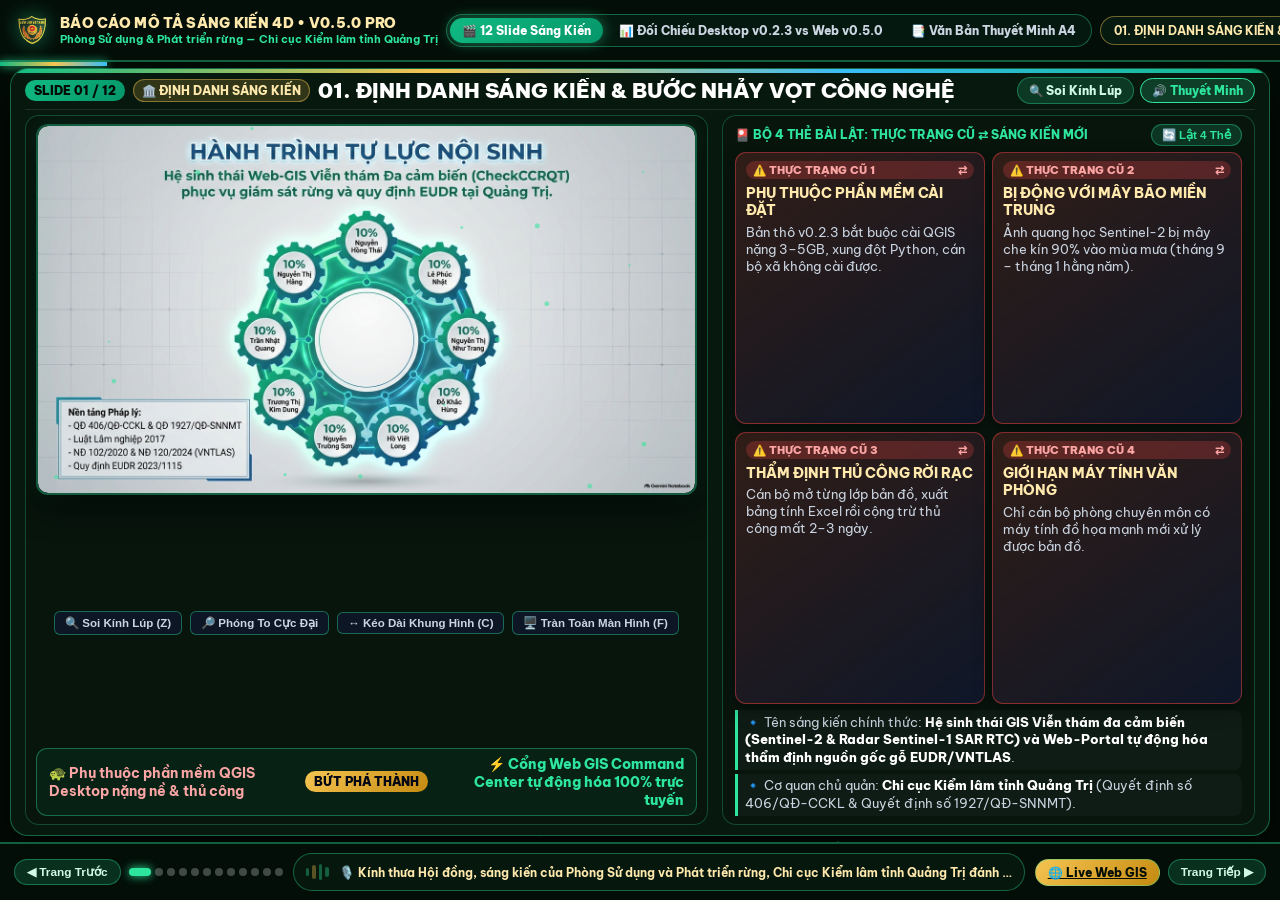
==== commit c3de174e: "Add Interactive 4D Innovation Report (bao-cao-sang-kien-4d.html), 10 Authors, Desktop v0.2.3 vs Web " ====
--- a/bao-cao-sang-kien-4d.html
+++ b/bao-cao-sang-kien-4d.html
@@ -991,22 +991,23 @@
 
   
     /* =========================================================================
-       MAGNIFIER LENS & HUD CROSSHAIR
+       MAGNIFIER LENS & HUD CROSSHAIR (TRANSPARENT, ANTI-BLACK-CIRCLE)
        ========================================================================= */
     .magnifier-lens-4d {
       position: absolute;
-      width: 220px;
-      height: 220px;
+      width: 230px;
+      height: 230px;
       border-radius: 50%;
       border: 3px solid #2ee59d;
-      box-shadow: 0 0 35px rgba(46, 229, 157, 0.9), inset 0 0 25px rgba(0, 0, 0, 0.7);
+      box-shadow: 0 0 35px rgba(46, 229, 157, 0.9), inset 0 0 25px rgba(0, 0, 0, 0.4);
       pointer-events: none;
       z-index: 100;
       display: none;
       background-repeat: no-repeat;
-      background-color: #030c07;
+      background-color: transparent !important;
       transform: translate(-50%, -50%);
       overflow: hidden;
+      backdrop-filter: blur(0px);
     }
     .magnifier-lens-4d::before {
       content: "";
@@ -1033,12 +1034,12 @@
       bottom: 12px;
       left: 50%;
       transform: translateX(-50%);
-      background: rgba(3, 12, 7, 0.88);
+      background: rgba(3, 12, 7, 0.9);
       color: #f5c451;
       font-size: 11px;
       font-family: monospace;
       font-weight: bold;
-      padding: 2px 8px;
+      padding: 3px 10px;
       border-radius: 999px;
       border: 1px solid rgba(245, 196, 81, 0.5);
       white-space: nowrap;
@@ -1047,8 +1048,9 @@
     .giant-art-frame.lens-active {
       cursor: crosshair !important;
     }
-    .giant-art-frame.lens-active .magnifier-lens-4d {
-      display: block;
+    /* Strictly managed by JS mouse events - never display by default */
+    .giant-art-frame .magnifier-lens-4d {
+      display: none;
     }
 
     /* =========================================================================
@@ -1202,6 +1204,92 @@
       .bullet-item-4d { font-size: 0.7rem !important; padding: 4px 8px !important; }
       .giant-art-frame { max-height: 36vh !important; }
       .transform-row-large { padding: 4px 8px !important; font-size: 0.72rem !important; }
+    }
+
+  
+    /* =========================================================================
+       HD PAN-ZOOM LIGHTBOX MODAL
+       ========================================================================= */
+    #hdLightboxModal {
+      position: fixed;
+      top: 0;
+      left: 0;
+      width: 100vw;
+      height: 100vh;
+      background: rgba(2, 6, 23, 0.96);
+      backdrop-filter: blur(12px);
+      z-index: 9999999;
+      display: none;
+      flex-direction: column;
+      align-items: center;
+      justify-content: center;
+      user-select: none;
+    }
+    .lightbox-toolbar {
+      position: absolute;
+      top: 18px;
+      display: flex;
+      align-items: center;
+      gap: 12px;
+      background: rgba(15, 23, 42, 0.9);
+      border: 1.5px solid rgba(46, 229, 157, 0.4);
+      border-radius: 999px;
+      padding: 6px 18px;
+      box-shadow: 0 10px 30px rgba(0,0,0,0.7);
+      z-index: 10;
+    }
+    .lightbox-btn {
+      background: transparent;
+      border: none;
+      color: #e2e8f0;
+      font-size: 13px;
+      font-weight: 700;
+      cursor: pointer;
+      padding: 4px 10px;
+      border-radius: 6px;
+      transition: all 0.2s ease;
+    }
+    .lightbox-btn:hover {
+      background: rgba(46, 229, 157, 0.25);
+      color: #2ee59d;
+    }
+    .lightbox-btn.close-btn {
+      color: #f87171;
+    }
+    .lightbox-btn.close-btn:hover {
+      background: rgba(239, 68, 68, 0.25);
+      color: #ef4444;
+    }
+    .lightbox-stage {
+      width: 92vw;
+      height: 84vh;
+      display: flex;
+      align-items: center;
+      justify-content: center;
+      overflow: hidden;
+      cursor: grab;
+      position: relative;
+    }
+    .lightbox-stage:active {
+      cursor: grabbing;
+    }
+    #lightboxImg {
+      max-width: 90vw;
+      max-height: 82vh;
+      object-fit: contain;
+      border-radius: 12px;
+      box-shadow: 0 25px 60px rgba(0, 0, 0, 0.9), 0 0 25px rgba(46, 229, 157, 0.3);
+      border: 2px solid rgba(46, 229, 157, 0.3);
+      transition: transform 0.12s ease-out;
+      transform-origin: center center;
+    }
+    .lightbox-hint {
+      position: absolute;
+      bottom: 14px;
+      color: #94a3b8;
+      font-size: 12px;
+      font-weight: 600;
+      letter-spacing: 0.5px;
     }
 
   </style>
@@ -2242,7 +2330,7 @@
                     <img src="./assets/slides/slide_${String(idx + 1).padStart(2, "0")}.png" 
                          alt="Slide ${idx + 1} - NotebookLM" 
                          id="slideImg_${idx}"
-                         class="slide-hd-image"
+                         class="slide-hd-image" onclick="openLightbox(${idx})" title="Nhấp đúp hoặc nhấp chuột để Soi Chi Tiết Cực Đại (HD Lightbox)"
                          style="width:100%; height:100%; object-fit:contain; border-radius:10px; display:block;"
                          onerror="this.style.display='none'; document.getElementById('svgFallback_${idx}').style.display='block';" />
                     <div id="svgFallback_${idx}" style="display:none; width:100%; height:100%;">
@@ -2521,6 +2609,180 @@
       }
     });
 
+    
+    // =========================================================================
+    // ADVANCED MAGNIFIER LENS ENGINE (ANTI-BLACK-CIRCLE, PURE ZOOM)
+    // =========================================================================
+    function toggleMagnifier(slideIdx) {
+      const frame = document.getElementById("artFrame_" + slideIdx);
+      const btn = document.getElementById("btnLens_" + slideIdx);
+      const subBtn = document.getElementById("btnSubLens_" + slideIdx);
+      const lens = document.getElementById("magLens_" + slideIdx);
+      const img = document.getElementById("slideImg_" + slideIdx);
+      if (!frame || !lens) return;
+
+      const willBeActive = !frame.classList.contains("lens-active");
+      frame.classList.toggle("lens-active", willBeActive);
+      if (btn) btn.classList.toggle("active", willBeActive);
+      if (subBtn) subBtn.classList.toggle("active", willBeActive);
+
+      // ALWAYS hide lens on toggle; it ONLY displays when mouse moves inside frame!
+      lens.style.display = "none";
+
+      if (willBeActive && img) {
+        lens.style.backgroundImage = `url('${img.src}')`;
+        showToast("🔍 Đã kích hoạt Kính lúp (Di chuyển chuột lên ảnh để soi)");
+      } else {
+        showToast("🔍 Đã tắt Kính lúp");
+      }
+    }
+
+    function initMagnifierForSlide(slideIdx) {
+      const frame = document.getElementById("artFrame_" + slideIdx);
+      const lens = document.getElementById("magLens_" + slideIdx);
+      const img = document.getElementById("slideImg_" + slideIdx);
+      if (!frame || !lens || !img) return;
+
+      // Ensure coordinate badge inside lens
+      if (!lens.querySelector(".lens-coords-badge")) {
+        const badge = document.createElement("div");
+        badge.className = "lens-coords-badge";
+        badge.textContent = "VN-2000 • 2.5X";
+        lens.appendChild(badge);
+      }
+
+      frame.addEventListener("mouseenter", (e) => {
+        if (!frame.classList.contains("lens-active")) return;
+        lens.style.backgroundImage = `url('${img.src}')`;
+        lens.style.display = "block";
+      });
+
+      frame.addEventListener("mousemove", (e) => {
+        if (!frame.classList.contains("lens-active")) {
+          lens.style.display = "none";
+          return;
+        }
+
+        const rect = frame.getBoundingClientRect();
+        const x = e.clientX - rect.left;
+        const y = e.clientY - rect.top;
+
+        if (x < 0 || x > rect.width || y < 0 || y > rect.height) {
+          lens.style.display = "none";
+          return;
+        }
+
+        lens.style.display = "block";
+        lens.style.left = x + "px";
+        lens.style.top = y + "px";
+
+        const zoom = 2.5;
+        const bgW = rect.width * zoom;
+        const bgH = rect.height * zoom;
+        lens.style.backgroundImage = `url('${img.src}')`;
+        lens.style.backgroundSize = `${bgW}px ${bgH}px`;
+
+        const bgX = -(x * zoom - lens.offsetWidth / 2);
+        const bgY = -(y * zoom - lens.offsetHeight / 2);
+        lens.style.backgroundPosition = `${bgX}px ${bgY}px`;
+
+        const badge = lens.querySelector(".lens-coords-badge");
+        if (badge) {
+          const pctX = Math.round((x / rect.width) * 100);
+          const pctY = Math.round((y / rect.height) * 100);
+          badge.textContent = `Tọa độ: ${pctX}%, ${pctY}% • Zoom 2.5X`;
+        }
+      });
+
+      frame.addEventListener("mouseleave", () => {
+        lens.style.display = "none";
+      });
+    }
+
+    // =========================================================================
+    // HD LIGHTBOX PAN-ZOOM CONTROLS (SO CHI TIẾT CỰC ĐẠI)
+    // =========================================================================
+    let lbZoom = 1.0;
+    let lbPanX = 0, lbPanY = 0;
+    let isPanning = false, startPanX = 0, startPanY = 0;
+
+    function openLightbox(slideIdx) {
+      const img = document.getElementById("slideImg_" + slideIdx);
+      const modal = document.getElementById("hdLightboxModal");
+      const lbImg = document.getElementById("lightboxImg");
+      if (!img || !modal || !lbImg) return;
+
+      lbImg.src = img.src;
+      lbZoom = 1.0;
+      lbPanX = 0;
+      lbPanY = 0;
+      updateLightboxTransform();
+      modal.style.display = "flex";
+      showToast("🔎 Đã mở Soi Chi Tiết HD (Cuộn chuột để Phóng to, Kéo để Di chuyển)");
+    }
+
+    function closeLightbox() {
+      const modal = document.getElementById("hdLightboxModal");
+      if (modal) modal.style.display = "none";
+    }
+
+    function zoomLightbox(delta) {
+      lbZoom = Math.min(4.0, Math.max(0.6, lbZoom + delta));
+      updateLightboxTransform();
+    }
+
+    function resetLightboxZoom() {
+      lbZoom = 1.0;
+      lbPanX = 0;
+      lbPanY = 0;
+      updateLightboxTransform();
+    }
+
+    function updateLightboxTransform() {
+      const lbImg = document.getElementById("lightboxImg");
+      const badge = document.getElementById("lightboxZoomLevel");
+      if (lbImg) {
+        lbImg.style.transform = `translate(${lbPanX}px, ${lbPanY}px) scale(${lbZoom})`;
+      }
+      if (badge) {
+        badge.textContent = Math.round(lbZoom * 100) + "%";
+      }
+    }
+
+    // Lightbox Mouse Drag & Wheel Listeners
+    const lbStage = document.getElementById("lightboxStage");
+    if (lbStage) {
+      lbStage.addEventListener("wheel", (e) => {
+        e.preventDefault();
+        const delta = e.deltaY < 0 ? 0.2 : -0.2;
+        zoomLightbox(delta);
+      }, { passive: false });
+
+      lbStage.addEventListener("mousedown", (e) => {
+        if (e.target.id === "lightboxImg" || e.target.id === "lightboxStage") {
+          isPanning = true;
+          startPanX = e.clientX - lbPanX;
+          startPanY = e.clientY - lbPanY;
+        }
+      });
+
+      window.addEventListener("mousemove", (e) => {
+        if (!isPanning) return;
+        lbPanX = e.clientX - startPanX;
+        lbPanY = e.clientY - startPanY;
+        updateLightboxTransform();
+      });
+
+      window.addEventListener("mouseup", () => {
+        isPanning = false;
+      });
+    }
+
+    // Map toggleSlideZoom to openLightbox
+    function toggleSlideZoom(slideIdx) {
+      openLightbox(slideIdx);
+    }
+
     // Navigation & Workspace
     function switchWorkspace(ws) {
       currentWorkspace = ws;
@@ -2778,5 +3040,21 @@
     renderAllSlides();
     animateOverlaysLoop();
   </script>
+  <!-- HD PAN-ZOOM LIGHTBOX MODAL -->
+  <div id="hdLightboxModal">
+    <div class="lightbox-toolbar">
+      <span style="color:#2ee59d; font-weight:800; font-size:13px; margin-right:8px;">🔍 SOI CHI TIẾT HD</span>
+      <button class="lightbox-btn" onclick="zoomLightbox(0.25)" title="Phóng to">➕ Phóng To</button>
+      <button class="lightbox-btn" onclick="zoomLightbox(-0.25)" title="Thu nhỏ">➖ Thu Nhỏ</button>
+      <button class="lightbox-btn" onclick="resetLightboxZoom()" title="Về ban đầu">↺ Ban Đầu</button>
+      <span style="color:#f5c451; font-family:monospace; font-size:12px;" id="lightboxZoomLevel">100%</span>
+      <button class="lightbox-btn close-btn" onclick="closeLightbox()" title="Đóng (ESC)">✕ Đóng (ESC)</button>
+    </div>
+    <div class="lightbox-stage" id="lightboxStage">
+      <img id="lightboxImg" src="" alt="Slide HD Zoom" />
+    </div>
+    <div class="lightbox-hint">💡 Cuộn chuột để Phóng to/Thu nhỏ • Giữ chuột kéo để Di chuyển ảnh • Bấm ESC để đóng</div>
+  </div>
+
 </body>
 </html>
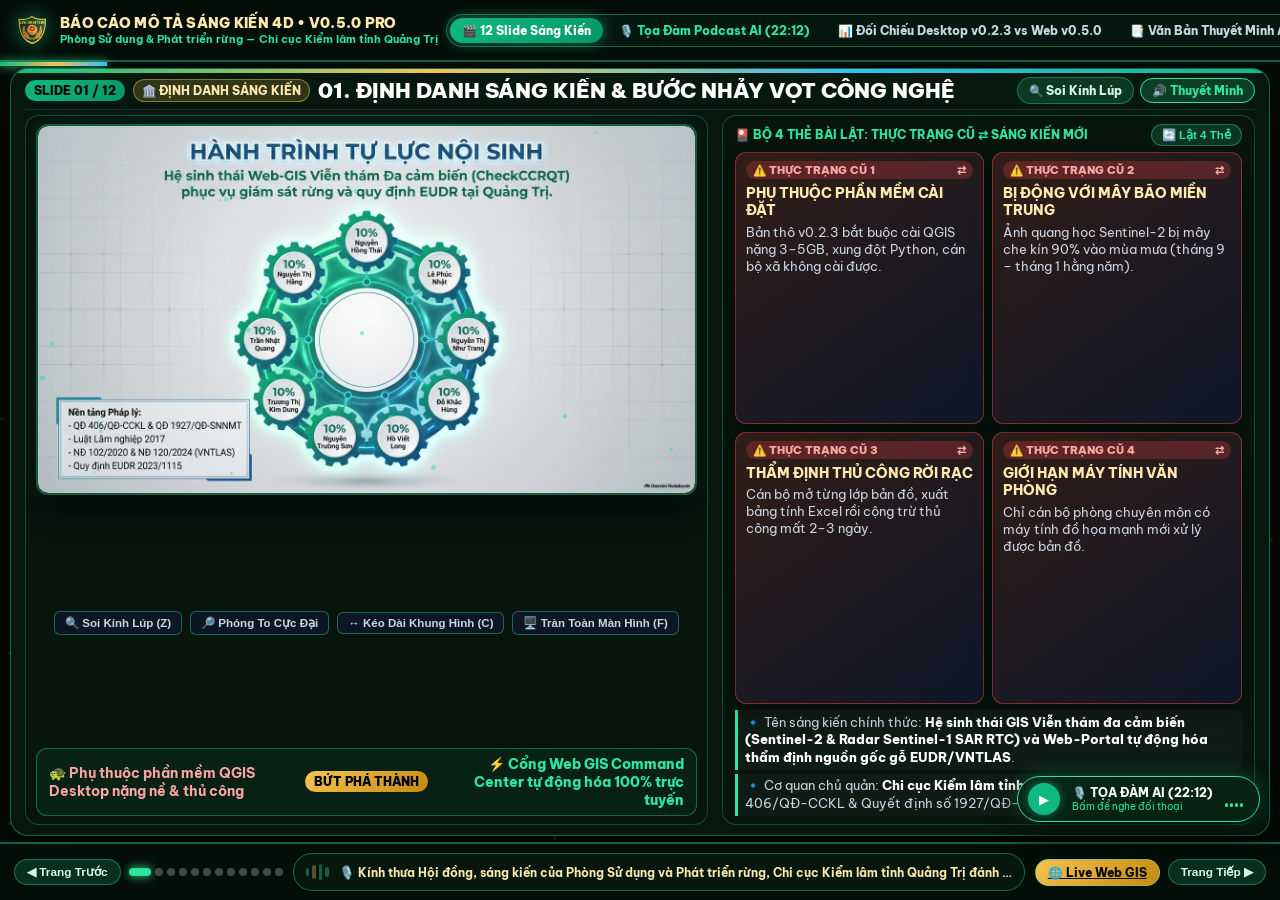
==== commit 1814b4db: "Add Interactive 4D Innovation Report (bao-cao-sang-kien-4d.html), 10 Authors, Desktop v0.2.3 vs Web " ====
--- a/bao-cao-sang-kien-4d.html
+++ b/bao-cao-sang-kien-4d.html
@@ -1292,6 +1292,263 @@
       letter-spacing: 0.5px;
     }
 
+  
+    /* =========================================================================
+       PODCAST WORKSPACE & FLOATING AUDIO PLAYER
+       ========================================================================= */
+    body.workspace-podcast #podcastWorkspace { display: block; }
+    body.workspace-podcast .deck-viewport { display: none !important; }
+    body.workspace-podcast #matrixWorkspace { display: none !important; }
+    body.workspace-podcast #paperWorkspace { display: none !important; }
+
+    .podcast-container {
+      max-width: 1200px;
+      margin: 0 auto;
+      padding: 24px 20px 80px;
+    }
+    .podcast-hero-card {
+      background: linear-gradient(135deg, rgba(6, 36, 20, 0.95), rgba(15, 23, 42, 0.95));
+      border: 1.5px solid rgba(46, 229, 157, 0.4);
+      border-radius: 20px;
+      padding: 28px 32px;
+      box-shadow: 0 20px 50px rgba(0, 0, 0, 0.8), 0 0 30px rgba(46, 229, 157, 0.15);
+      margin-bottom: 24px;
+      display: flex;
+      flex-direction: column;
+      gap: 20px;
+    }
+    .podcast-header-row {
+      display: flex;
+      align-items: center;
+      justify-content: space-between;
+      flex-wrap: wrap;
+      gap: 16px;
+    }
+    .podcast-badge-live {
+      display: inline-flex;
+      align-items: center;
+      gap: 8px;
+      background: rgba(46, 229, 157, 0.15);
+      border: 1px solid #2ee59d;
+      color: #2ee59d;
+      font-size: 0.78rem;
+      font-weight: 800;
+      padding: 4px 12px;
+      border-radius: 999px;
+    }
+    .podcast-dot-pulse {
+      width: 8px;
+      height: 8px;
+      border-radius: 50%;
+      background: #2ee59d;
+      box-shadow: 0 0 10px #2ee59d;
+      animation: pulseAnim 1.4s infinite;
+    }
+    @keyframes pulseAnim {
+      0%, 100% { opacity: 1; transform: scale(1); }
+      50% { opacity: 0.4; transform: scale(1.4); }
+    }
+    .podcast-title {
+      font-size: 1.5rem;
+      font-weight: 900;
+      color: #f8fafc;
+      margin-top: 4px;
+    }
+    .podcast-subtitle {
+      font-size: 0.9rem;
+      color: #94a3b8;
+      line-height: 1.5;
+    }
+    .podcast-player-box {
+      background: rgba(2, 6, 23, 0.8);
+      border: 1px solid rgba(46, 229, 157, 0.3);
+      border-radius: 14px;
+      padding: 16px 20px;
+      display: flex;
+      flex-direction: column;
+      gap: 12px;
+    }
+    .podcast-ctrl-row {
+      display: flex;
+      align-items: center;
+      gap: 16px;
+      flex-wrap: wrap;
+    }
+    .btn-podcast-play {
+      background: linear-gradient(135deg, #10b981, #059669);
+      color: #fff;
+      border: none;
+      border-radius: 50%;
+      width: 52px;
+      height: 52px;
+      font-size: 20px;
+      display: flex;
+      align-items: center;
+      justify-content: center;
+      cursor: pointer;
+      box-shadow: 0 0 20px rgba(16, 185, 129, 0.6);
+      transition: all 0.2s ease;
+    }
+    .btn-podcast-play:hover {
+      transform: scale(1.08);
+      box-shadow: 0 0 28px rgba(46, 229, 157, 0.9);
+    }
+    .podcast-progress-wrap {
+      flex: 1;
+      min-width: 200px;
+      display: flex;
+      flex-direction: column;
+      gap: 4px;
+    }
+    .podcast-progress-bar {
+      width: 100%;
+      height: 8px;
+      border-radius: 4px;
+      background: rgba(255, 255, 255, 0.15);
+      cursor: pointer;
+      position: relative;
+      overflow: hidden;
+    }
+    .podcast-progress-fill {
+      height: 100%;
+      width: 0%;
+      background: linear-gradient(90deg, #2ee59d, #f5c451);
+      border-radius: 4px;
+      transition: width 0.1s linear;
+    }
+    .podcast-time-row {
+      display: flex;
+      justify-content: space-between;
+      color: #94a3b8;
+      font-size: 0.75rem;
+      font-family: monospace;
+      font-weight: 700;
+    }
+    .podcast-speed-btn {
+      background: rgba(255, 255, 255, 0.08);
+      border: 1px solid rgba(255, 255, 255, 0.2);
+      color: #cbd5e1;
+      padding: 4px 10px;
+      border-radius: 6px;
+      font-size: 0.75rem;
+      font-weight: 700;
+      cursor: pointer;
+      transition: all 0.2s ease;
+    }
+    .podcast-speed-btn:hover, .podcast-speed-btn.active {
+      background: rgba(46, 229, 157, 0.2);
+      color: #2ee59d;
+      border-color: #2ee59d;
+    }
+    .podcast-chapters-grid {
+      display: grid;
+      grid-template-columns: repeat(auto-fill, minmax(320px, 1fr));
+      gap: 14px;
+      margin-top: 10px;
+    }
+    .podcast-chapter-card {
+      background: rgba(15, 23, 42, 0.85);
+      border: 1px solid rgba(46, 229, 157, 0.2);
+      border-radius: 12px;
+      padding: 14px 16px;
+      cursor: pointer;
+      transition: all 0.25s ease;
+      display: flex;
+      gap: 12px;
+      align-items: flex-start;
+    }
+    .podcast-chapter-card:hover {
+      border-color: #2ee59d;
+      background: rgba(6, 36, 20, 0.85);
+      transform: translateY(-2px);
+      box-shadow: 0 8px 20px rgba(0, 0, 0, 0.5);
+    }
+    .chapter-time-pill {
+      background: rgba(46, 229, 157, 0.15);
+      border: 1px solid rgba(46, 229, 157, 0.4);
+      color: #2ee59d;
+      font-size: 0.72rem;
+      font-family: monospace;
+      font-weight: 800;
+      padding: 3px 8px;
+      border-radius: 6px;
+      white-space: nowrap;
+    }
+    .chapter-info h4 {
+      margin: 0 0 4px;
+      font-size: 0.85rem;
+      color: #f1f5f9;
+      font-weight: 700;
+    }
+    .chapter-info p {
+      margin: 0;
+      font-size: 0.75rem;
+      color: #94a3b8;
+      line-height: 1.35;
+    }
+
+    /* Floating Mini Podcast Bar across all views */
+    .floating-podcast-bar {
+      position: fixed;
+      bottom: 78px;
+      right: 20px;
+      z-index: 9999;
+      background: rgba(6, 36, 20, 0.94);
+      border: 1.5px solid #2ee59d;
+      border-radius: 999px;
+      padding: 6px 16px 6px 10px;
+      box-shadow: 0 10px 30px rgba(0, 0, 0, 0.8), 0 0 20px rgba(46, 229, 157, 0.35);
+      display: flex;
+      align-items: center;
+      gap: 12px;
+      backdrop-filter: blur(12px);
+      transition: all 0.3s cubic-bezier(0.16, 1, 0.3, 1);
+    }
+    .floating-podcast-bar:hover {
+      box-shadow: 0 12px 36px rgba(0, 0, 0, 0.9), 0 0 30px rgba(46, 229, 157, 0.6);
+    }
+    .mini-play-btn {
+      background: #10b981;
+      border: none;
+      border-radius: 50%;
+      width: 32px;
+      height: 32px;
+      color: #fff;
+      display: flex;
+      align-items: center;
+      justify-content: center;
+      font-size: 13px;
+      cursor: pointer;
+      box-shadow: 0 0 10px rgba(16, 185, 129, 0.6);
+    }
+    .mini-podcast-title {
+      font-size: 0.75rem;
+      font-weight: 800;
+      color: #f8fafc;
+      white-space: nowrap;
+    }
+    .mini-wave-bars {
+      display: flex;
+      align-items: flex-end;
+      gap: 2px;
+      height: 16px;
+    }
+    .wave-bar {
+      width: 3px;
+      background: #2ee59d;
+      border-radius: 2px;
+      height: 4px;
+      transition: height 0.2s ease;
+    }
+    .floating-podcast-bar.is-playing .wave-bar:nth-child(1) { animation: waveAnim 0.6s infinite alternate 0.1s; }
+    .floating-podcast-bar.is-playing .wave-bar:nth-child(2) { animation: waveAnim 0.8s infinite alternate 0.2s; }
+    .floating-podcast-bar.is-playing .wave-bar:nth-child(3) { animation: waveAnim 0.5s infinite alternate 0.3s; }
+    .floating-podcast-bar.is-playing .wave-bar:nth-child(4) { animation: waveAnim 0.7s infinite alternate 0.15s; }
+    @keyframes waveAnim {
+      0% { height: 4px; }
+      100% { height: 16px; }
+    }
+
   </style>
 </head>
 <body class="mode-horizontal style-forestry workspace-deck">
@@ -1314,6 +1571,9 @@
     <div class="workspace-tabs" role="tablist">
       <button class="ws-tab-btn active" id="tabBtnDeck" onclick="switchWorkspace('deck')">
         🎬 12 Slide Sáng Kiến
+      </button>
+      <button class="ws-tab-btn" id="tabBtnPodcast" onclick="switchWorkspace('podcast')" style="border-color:#2ee59d; color:#2ee59d;">
+        🎙️ Tọa Đàm Podcast AI (22:12)
       </button>
       <button class="ws-tab-btn" id="tabBtnMatrix" onclick="switchWorkspace('matrix')">
         📊 Đối Chiếu Desktop v0.2.3 vs Web v0.5.0
@@ -1379,6 +1639,153 @@
   </main>
 
   <!-- TẦNG 2B: BẢNG SO SÁNH KỸ THUẬT (MATRIX) -->
+  
+  <!-- TẦNG 2D: PHÒNG THU TỌA ĐÀM PODCAST AI (22 PHÚT) -->
+  <section class="studio-workspace" id="podcastWorkspace" style="display:none; width:100%; min-height:85vh; padding-top:var(--topbar-h); overflow-y:auto;">
+    <div class="podcast-container">
+      <div class="podcast-hero-card">
+        <div class="podcast-header-row">
+          <div class="podcast-badge-live">
+            <span class="podcast-dot-pulse"></span>
+            <span>PODCAST ĐỐI THOẠI CHUYÊN SÂU • 22 PHÚT 12 GIÂY</span>
+          </div>
+          <span style="font-size:0.8rem; color:#f5c451; font-weight:700;">Google NotebookLM Deep Dive AI</span>
+        </div>
+        
+        <div>
+          <h2 class="podcast-title">HÀNH TRÌNH TỰ LỰC NỘI SINH: CHECKCCRQT &amp; BÀI TOÁN EUDR QUẢNG TRỊ</h2>
+          <p class="podcast-subtitle">
+            Cuộc đối thoại chuyên sâu giữa 2 chuyên gia AI bằng tiếng Việt, phân tích bản chất cuộc khủng hoảng EUDR, 
+            thách thức thời tiết sương mù đặc thù miền Trung, và quá trình tự thân nghiên cứu của 10 cán bộ Chi cục Kiểm lâm Quảng Trị 
+            từ bản thử nghiệm v0.2.3 đến hệ sinh thái viễn thám đa cảm biến v0.5.0.
+          </p>
+        </div>
+
+        <!-- Audio Player Box -->
+        <div class="podcast-player-box">
+          <audio id="mainPodcastAudio" preload="metadata">
+            <source src="./assets/podcast_checkccrqt.m4a" type="audio/mp4" />
+            <source src="./assets/podcast_checkccrqt.m4a" type="audio/x-m4a" />
+          </audio>
+
+          <div class="podcast-ctrl-row">
+            <button class="btn-podcast-play" id="btnPodcastPlay" onclick="togglePodcastPlayback()">▶</button>
+            
+            <div class="podcast-progress-wrap">
+              <div class="podcast-progress-bar" id="podcastProgressBar" onclick="seekPodcast(event)">
+                <div class="podcast-progress-fill" id="podcastProgressFill"></div>
+              </div>
+              <div class="podcast-time-row">
+                <span id="podcastCurTime">00:00</span>
+                <span id="podcastTotalTime">22:12</span>
+              </div>
+            </div>
+
+            <div style="display:flex; gap:6px; align-items:center;">
+              <button class="podcast-speed-btn active" id="spd1" onclick="setPodcastSpeed(1.0)">1.0x</button>
+              <button class="podcast-speed-btn" id="spd125" onclick="setPodcastSpeed(1.25)">1.25x</button>
+              <button class="podcast-speed-btn" id="spd15" onclick="setPodcastSpeed(1.5)">1.5x</button>
+            </div>
+          </div>
+        </div>
+      </div>
+
+      <!-- Chapter Navigation -->
+      <h3 style="color:#2ee59d; font-size:1.05rem; margin-bottom:12px; display:flex; align-items:center; gap:8px;">
+        📌 MỤC LỤC CÁC CHỦ ĐỀ THẢO LUẬN (BẤM ĐỂ PHÁT NGAY ĐOẠN ĐÓ):
+      </h3>
+
+      <div class="podcast-chapters-grid">
+        <div class="podcast-chapter-card" onclick="jumpPodcast(0)">
+          <span class="chapter-time-pill">00:00</span>
+          <div class="chapter-info">
+            <h4>Bối Cảnh &amp; Tối Hậu Thư EUDR</h4>
+            <p>Sức ép mốc 31/12/2020 và thách thức thời tiết sương mù 8 tháng/năm tại Quảng Trị.</p>
+          </div>
+        </div>
+
+        <div class="podcast-chapter-card" onclick="jumpPodcast(140)">
+          <span class="chapter-time-pill">02:20</span>
+          <div class="chapter-info">
+            <h4>Điểm Nghẽn Thủ Công &amp; 10 Cán Bộ</h4>
+            <p>GPS cầm tay 3-5 ngày/lô và quyết tâm đồng đều của 10 tác giả phòng nghiệp vụ.</p>
+          </div>
+        </div>
+
+        <div class="podcast-chapter-card" onclick="jumpPodcast(330)">
+          <span class="chapter-time-pill">05:30</span>
+          <div class="chapter-info">
+            <h4>Khởi Nguyên v0.2.3 &amp; 4 Hạn Chế</h4>
+            <p>Kiểm nghiệm 963 lô rừng thực tế và bài học "thiết kế ngược" đập đi xây lại.</p>
+          </div>
+        </div>
+
+        <div class="podcast-chapter-card" onclick="jumpPodcast(495)">
+          <span class="chapter-time-pill">08:15</span>
+          <div class="chapter-info">
+            <h4>Web-GIS Zero-Install &amp; Radar SAR</h4>
+            <p>Chạy Client-side mượt mà và sóng C-band xuyên mây bão 24/7/365.</p>
+          </div>
+        </div>
+
+        <div class="podcast-chapter-card" onclick="jumpPodcast(680)">
+          <span class="chapter-time-pill">11:20</span>
+          <div class="chapter-info">
+            <h4>Chu Kỳ Sinh Học Keo Lai (NDVI)</h4>
+            <p>Đường cong sinh học 4-6 năm phân biệt thu hoạch rừng trồng với phá rừng.</p>
+          </div>
+        </div>
+
+        <div class="podcast-chapter-card" onclick="jumpPodcast(825)">
+          <span class="chapter-time-pill">13:45</span>
+          <div class="chapter-info">
+            <h4>Lõi Topo RFC 7946 &amp; Map Composer</h4>
+            <p>Chống đè ranh, hở ranh 1mm², xuất bản đồ CAD khung đôi và Excel/Word tự động.</p>
+          </div>
+        </div>
+
+        <div class="podcast-chapter-card" onclick="jumpPodcast(975)">
+          <span class="chapter-time-pill">16:15</span>
+          <div class="chapter-info">
+            <h4>Trợ Lý AI Cục Bộ (Local Edge AI)</h4>
+            <p>Tra cứu Nghị định 102, 120 VNTLAS, bảo mật dữ liệu tuyệt đối trên RAM máy tính.</p>
+          </div>
+        </div>
+
+        <div class="podcast-chapter-card" onclick="jumpPodcast(1105)">
+          <span class="chapter-time-pill">18:25</span>
+          <div class="chapter-info">
+            <h4>Hiệu Quả Làm Lợi &amp; Kinh Tế</h4>
+            <p>Giảm trên 98% thời gian thẩm định (dưới 5 phút) và tiết kiệm trên 300 triệu/năm.</p>
+          </div>
+        </div>
+
+        <div class="podcast-chapter-card" onclick="jumpPodcast(1225)">
+          <span class="chapter-time-pill">20:25</span>
+          <div class="chapter-info">
+            <h4>Thông Điệp Tự Lực &amp; Nhân Rộng</h4>
+            <p>Sức mạnh của ý chí con người, mã nguồn mở và tầm nhìn số hóa lâm nghiệp quốc gia.</p>
+          </div>
+        </div>
+      </div>
+    </div>
+  </section>
+
+  <!-- FLOATING MINI PODCAST BAR (Hiển thị xuyên suốt khi xem slide) -->
+  <div class="floating-podcast-bar" id="floatingPodcastBar" title="Nhấp để Phát/Dừng Tọa đàm Podcast AI">
+    <button class="mini-play-btn" id="miniPlayBtn" onclick="togglePodcastPlayback()">▶</button>
+    <div style="cursor:pointer;" onclick="switchWorkspace('podcast')">
+      <div class="mini-podcast-title">🎙️ TỌA ĐÀM AI (22:12)</div>
+      <div style="font-size:0.65rem; color:#2ee59d;" id="miniPodcastStatus">Bấm để nghe đối thoại</div>
+    </div>
+    <div class="mini-wave-bars">
+      <div class="wave-bar"></div>
+      <div class="wave-bar"></div>
+      <div class="wave-bar"></div>
+      <div class="wave-bar"></div>
+    </div>
+  </div>
+
   <section class="studio-workspace" id="matrixWorkspace">
     <div class="studio-banner">
       <div>
@@ -2783,15 +3190,106 @@
       openLightbox(slideIdx);
     }
 
+    
+    // =========================================================================
+    // PODCAST AUDIO PLAYER ENGINE
+    // =========================================================================
+    const pAudio = document.getElementById("mainPodcastAudio");
+    const pPlayBtn = document.getElementById("btnPodcastPlay");
+    const pMiniPlayBtn = document.getElementById("miniPlayBtn");
+    const pFloatBar = document.getElementById("floatingPodcastBar");
+    const pFill = document.getElementById("podcastProgressFill");
+    const pCur = document.getElementById("podcastCurTime");
+    const pTotal = document.getElementById("podcastTotalTime");
+    const pMiniStatus = document.getElementById("miniPodcastStatus");
+
+    function formatPodcastTime(sec) {
+      if (isNaN(sec)) return "00:00";
+      const m = Math.floor(sec / 60);
+      const s = Math.floor(sec % 60);
+      return `${String(m).padStart(2, "0")}:${String(s).padStart(2, "0")}`;
+    }
+
+    function togglePodcastPlayback() {
+      if (!pAudio) return;
+      if (pAudio.paused) {
+        pAudio.play().then(() => {
+          updatePodcastUI(true);
+          showToast("🎙️ Đang phát Tọa đàm Chuyên gia AI (22:12)");
+        }).catch(err => console.log("Audio play error:", err));
+      } else {
+        pAudio.pause();
+        updatePodcastUI(false);
+        showToast("⏸️ Đã tạm dừng Tọa đàm Podcast");
+      }
+    }
+
+    function updatePodcastUI(isPlaying) {
+      if (pPlayBtn) pPlayBtn.textContent = isPlaying ? "⏸" : "▶";
+      if (pMiniPlayBtn) pMiniPlayBtn.textContent = isPlaying ? "⏸" : "▶";
+      if (pFloatBar) pFloatBar.classList.toggle("is-playing", isPlaying);
+      if (pMiniStatus) pMiniStatus.textContent = isPlaying ? "Đang phát..." : "Tạm dừng";
+    }
+
+    if (pAudio) {
+      pAudio.addEventListener("timeupdate", () => {
+        if (!pAudio.duration) return;
+        const pct = (pAudio.currentTime / pAudio.duration) * 100;
+        if (pFill) pFill.style.width = pct + "%";
+        if (pCur) pCur.textContent = formatPodcastTime(pAudio.currentTime);
+        if (pMiniStatus && !pAudio.paused) {
+          pMiniStatus.textContent = formatPodcastTime(pAudio.currentTime) + " / " + formatPodcastTime(pAudio.duration);
+        }
+      });
+
+      pAudio.addEventListener("loadedmetadata", () => {
+        if (pTotal) pTotal.textContent = formatPodcastTime(pAudio.duration);
+      });
+
+      pAudio.addEventListener("ended", () => {
+        updatePodcastUI(false);
+      });
+    }
+
+    function seekPodcast(e) {
+      const bar = document.getElementById("podcastProgressBar");
+      if (!bar || !pAudio || !pAudio.duration) return;
+      const rect = bar.getBoundingClientRect();
+      const clickX = e.clientX - rect.left;
+      const pct = clickX / rect.width;
+      pAudio.currentTime = pct * pAudio.duration;
+    }
+
+    function jumpPodcast(seconds) {
+      if (!pAudio) return;
+      pAudio.currentTime = seconds;
+      if (pAudio.paused) {
+        togglePodcastPlayback();
+      }
+      showToast("⏩ Đã chuyển đến " + formatPodcastTime(seconds));
+    }
+
+    function setPodcastSpeed(spd) {
+      if (!pAudio) return;
+      pAudio.playbackRate = spd;
+      document.querySelectorAll(".podcast-speed-btn").forEach(b => b.classList.remove("active"));
+      if (spd === 1.0) document.getElementById("spd1").classList.add("active");
+      if (spd === 1.25) document.getElementById("spd125").classList.add("active");
+      if (spd === 1.5) document.getElementById("spd15").classList.add("active");
+      showToast("⚡ Tốc độ podcast: " + spd + "x");
+    }
+
     // Navigation & Workspace
     function switchWorkspace(ws) {
       currentWorkspace = ws;
-      document.body.classList.remove("workspace-deck", "workspace-matrix", "workspace-paper");
-      document.documentElement.classList.remove("workspace-deck", "workspace-matrix", "workspace-paper");
+      document.body.classList.remove("workspace-deck", "workspace-matrix", "workspace-paper", "workspace-podcast");
+      document.documentElement.classList.remove("workspace-deck", "workspace-matrix", "workspace-paper", "workspace-podcast");
       document.body.classList.add("workspace-" + ws);
       document.documentElement.classList.add("workspace-" + ws);
 
       document.getElementById("tabBtnDeck").classList.toggle("active", ws === "deck");
+      const pTab = document.getElementById("tabBtnPodcast");
+      if (pTab) pTab.classList.toggle("active", ws === "podcast");
       document.getElementById("tabBtnMatrix").classList.toggle("active", ws === "matrix");
       document.getElementById("tabBtnPaper").classList.toggle("active", ws === "paper");
 
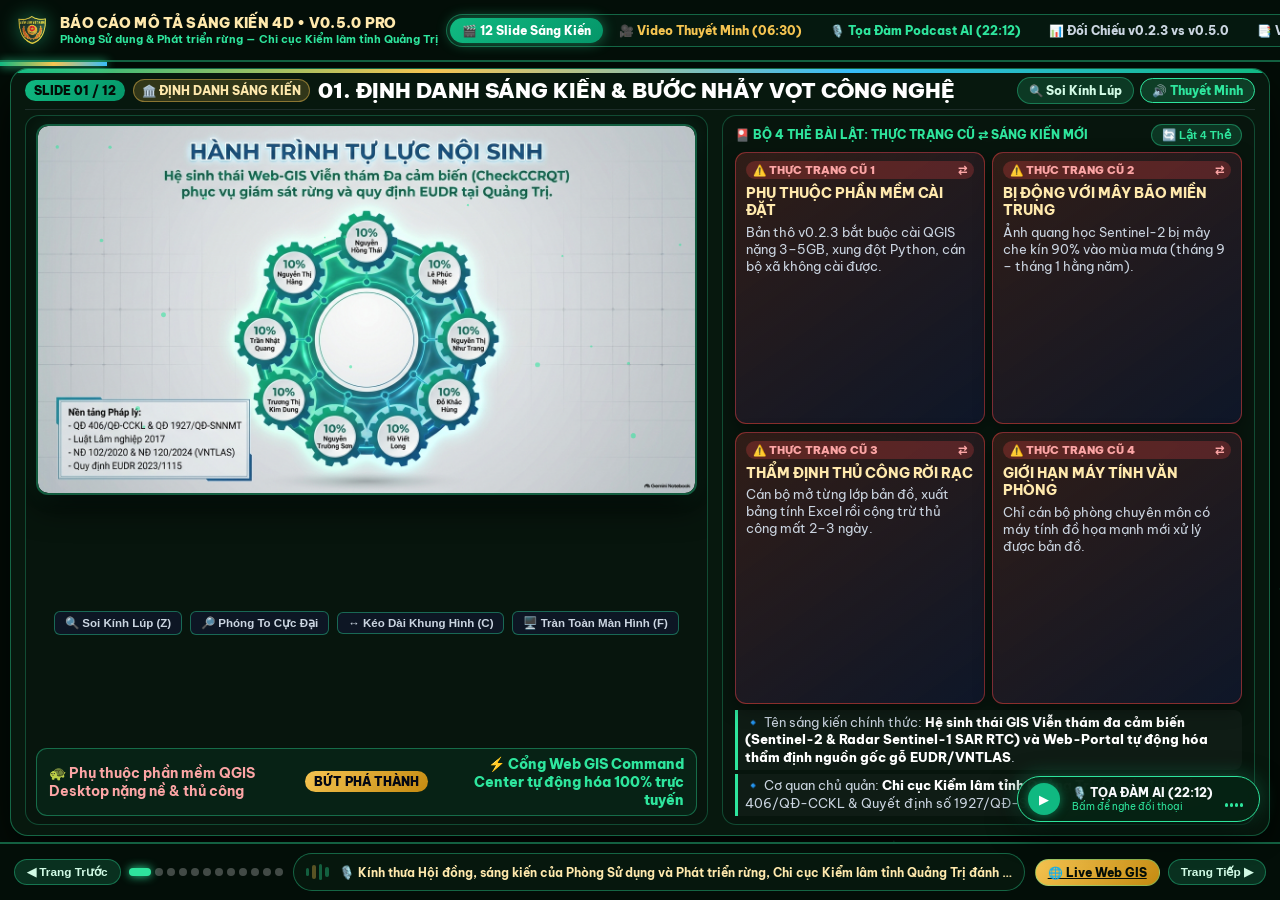
==== commit 5a6f2a96: "Add Interactive 4D Innovation Report (bao-cao-sang-kien-4d.html), 10 Authors, Desktop v0.2.3 vs Web " ====
--- a/bao-cao-sang-kien-4d.html
+++ b/bao-cao-sang-kien-4d.html
@@ -1549,6 +1549,147 @@
       100% { height: 16px; }
     }
 
+  
+    /* =========================================================================
+       VIDEO THEATER & MULTIMEDIA WORKSPACE
+       ========================================================================= */
+    body.workspace-video #videoWorkspace { display: block; }
+    body.workspace-video .deck-viewport { display: none !important; }
+    body.workspace-video #podcastWorkspace { display: none !important; }
+    body.workspace-video #matrixWorkspace { display: none !important; }
+    body.workspace-video #paperWorkspace { display: none !important; }
+
+    .video-container {
+      max-width: 1400px;
+      margin: 0 auto;
+      padding: 20px 20px 80px;
+    }
+    .video-hero-grid {
+      display: grid;
+      grid-template-columns: 1.6fr 1fr;
+      gap: 22px;
+      margin-top: 10px;
+      transition: grid-template-columns 0.35s ease;
+    }
+    body.video-wide .video-hero-grid {
+      grid-template-columns: 1fr;
+    }
+    .video-player-card {
+      background: #020617;
+      border: 1.5px solid rgba(245, 196, 81, 0.4);
+      border-radius: 18px;
+      overflow: hidden;
+      box-shadow: 0 20px 50px rgba(0, 0, 0, 0.9), 0 0 30px rgba(245, 196, 81, 0.15);
+      display: flex;
+      flex-direction: column;
+    }
+    .video-screen-wrap {
+      position: relative;
+      width: 100%;
+      aspect-ratio: 16 / 9;
+      background: #000;
+      display: flex;
+      align-items: center;
+      justify-content: center;
+    }
+    #mainProjectVideo {
+      width: 100%;
+      height: 100%;
+      object-fit: contain;
+      background: #000;
+    }
+    .video-controls-bar {
+      background: rgba(15, 23, 42, 0.95);
+      border-top: 1px solid rgba(245, 196, 81, 0.3);
+      padding: 12px 18px;
+      display: flex;
+      align-items: center;
+      justify-content: space-between;
+      flex-wrap: wrap;
+      gap: 12px;
+    }
+    .video-tool-btn {
+      background: rgba(255, 255, 255, 0.08);
+      border: 1px solid rgba(245, 196, 81, 0.4);
+      color: #f5c451;
+      padding: 5px 12px;
+      border-radius: 6px;
+      font-size: 0.76rem;
+      font-weight: 700;
+      cursor: pointer;
+      display: inline-flex;
+      align-items: center;
+      gap: 6px;
+      transition: all 0.2s ease;
+    }
+    .video-tool-btn:hover {
+      background: rgba(245, 196, 81, 0.2);
+      border-color: #f5c451;
+      transform: translateY(-1px);
+    }
+    .video-transcript-card {
+      background: rgba(15, 23, 42, 0.95);
+      border: 1.5px solid rgba(46, 229, 157, 0.35);
+      border-radius: 18px;
+      padding: 20px;
+      display: flex;
+      flex-direction: column;
+      box-shadow: 0 10px 30px rgba(0, 0, 0, 0.6);
+      max-height: 680px;
+    }
+    .video-chapters-scroll {
+      overflow-y: auto;
+      padding-right: 8px;
+      display: flex;
+      flex-direction: column;
+      gap: 12px;
+      scrollbar-width: thin;
+      scrollbar-color: rgba(46, 229, 157, 0.4) transparent;
+      margin-top: 14px;
+    }
+    .v-chap-item {
+      background: rgba(2, 6, 23, 0.5);
+      border: 1px solid rgba(255, 255, 255, 0.08);
+      border-left: 3px solid #f5c451;
+      border-radius: 10px;
+      padding: 12px 14px;
+      cursor: pointer;
+      transition: all 0.2s ease;
+    }
+    .v-chap-item:hover {
+      background: rgba(6, 36, 20, 0.7);
+      border-color: #2ee59d;
+      border-left-color: #2ee59d;
+      transform: translateX(4px);
+    }
+    .v-chap-header {
+      display: flex;
+      align-items: center;
+      justify-content: space-between;
+      margin-bottom: 6px;
+    }
+    .v-chap-time {
+      background: rgba(245, 196, 81, 0.15);
+      color: #f5c451;
+      font-family: monospace;
+      font-size: 0.72rem;
+      font-weight: 800;
+      padding: 2px 7px;
+      border-radius: 5px;
+      border: 1px solid rgba(245, 196, 81, 0.4);
+    }
+    .v-chap-title {
+      font-size: 0.85rem;
+      font-weight: 800;
+      color: #f8fafc;
+    }
+    .v-chap-desc {
+      font-size: 0.76rem;
+      color: #cbd5e1;
+      line-height: 1.45;
+      margin: 0;
+    }
+
   </style>
 </head>
 <body class="mode-horizontal style-forestry workspace-deck">
@@ -1572,11 +1713,14 @@
       <button class="ws-tab-btn active" id="tabBtnDeck" onclick="switchWorkspace('deck')">
         🎬 12 Slide Sáng Kiến
       </button>
+      <button class="ws-tab-btn" id="tabBtnVideo" onclick="switchWorkspace('video')" style="border-color:#f5c451; color:#f5c451;">
+        🎥 Video Thuyết Minh (06:30)
+      </button>
       <button class="ws-tab-btn" id="tabBtnPodcast" onclick="switchWorkspace('podcast')" style="border-color:#2ee59d; color:#2ee59d;">
         🎙️ Tọa Đàm Podcast AI (22:12)
       </button>
       <button class="ws-tab-btn" id="tabBtnMatrix" onclick="switchWorkspace('matrix')">
-        📊 Đối Chiếu Desktop v0.2.3 vs Web v0.5.0
+        📊 Đối Chiếu v0.2.3 vs v0.5.0
       </button>
       <button class="ws-tab-btn" id="tabBtnPaper" onclick="switchWorkspace('paper')">
         📑 Văn Bản Thuyết Minh A4
@@ -1641,6 +1785,137 @@
   <!-- TẦNG 2B: BẢNG SO SÁNH KỸ THUẬT (MATRIX) -->
   
   <!-- TẦNG 2D: PHÒNG THU TỌA ĐÀM PODCAST AI (22 PHÚT) -->
+  
+  <!-- TẦNG 2C: PHÒNG CHIẾU VIDEO THUYẾT MINH SÁNG KIẾN (06:30) -->
+  <section class="studio-workspace" id="videoWorkspace" style="display:none; width:100%; min-height:85vh; padding-top:var(--topbar-h); overflow-y:auto;">
+    <div class="video-container">
+      <div style="display:flex; align-items:center; justify-content:space-between; flex-wrap:wrap; gap:12px; margin-bottom:14px;">
+        <div>
+          <span style="background:rgba(245,196,81,0.2); color:#f5c451; padding:3px 10px; border-radius:999px; font-weight:800; font-size:0.75rem; border:1px solid rgba(245,196,81,0.5);">
+            🎥 PHÒNG CHIẾU ĐIỆN ẢNH ĐA PHƯƠNG TIỆN • ĐỘ PHÂN GIẢI CAO 720P HD
+          </span>
+          <h2 style="margin:6px 0 0; color:#f8fafc; font-size:1.35rem; font-weight:900;">
+            VIDEO THUYẾT MINH KIẾN TRÚC KỸ THUẬT: CHECKCCRQT &amp; CHUẨN MỰC EUDR
+          </h2>
+          <p style="margin:2px 0 0; font-size:0.82rem; color:#94a3b8;">
+            Thời lượng: 06 phút 30 giây • Kèm Bản dịch Thuyết minh Tiếng Việt Chuyên ngành Lâm nghiệp đồng bộ theo mốc thời gian
+          </p>
+        </div>
+
+        <div style="display:flex; gap:8px;">
+          <button class="video-tool-btn" onclick="toggleVideoWideMode()" id="btnVideoWide">↔ Kéo Dài Màn Ảnh Rộng</button>
+          <button class="video-tool-btn" onclick="toggleVideoFullscreen()">⛶ Toàn Màn Hình</button>
+        </div>
+      </div>
+
+      <div class="video-hero-grid" id="videoHeroGrid">
+        <!-- Cột Trái: Trình Phát Video HD -->
+        <div class="video-player-card">
+          <div class="video-screen-wrap" id="videoScreenWrap">
+            <video id="mainProjectVideo" controls preload="metadata" playsinline>
+              <source src="./assets/video_checkccrqt.mp4" type="video/mp4" />
+              Trình duyệt của bạn không hỗ trợ thẻ phát video.
+            </video>
+          </div>
+          <div class="video-controls-bar">
+            <span style="font-size:0.75rem; color:#94a3b8;">
+              💡 <strong>Mẹo:</strong> Nhấp vào các mốc bên phải để nhảy ngay tới đoạn thuyết minh tương ứng.
+            </span>
+            <div style="display:flex; gap:6px;">
+              <button class="video-tool-btn" onclick="setVideoSpeed(1.0)">1.0x</button>
+              <button class="video-tool-btn" onclick="setVideoSpeed(1.25)">1.25x</button>
+              <button class="video-tool-btn" onclick="setVideoSpeed(1.5)">1.5x</button>
+            </div>
+          </div>
+        </div>
+
+        <!-- Cột Phải: Bản Dịch Thuyết Minh Tiếng Việt Chuyên Nghiệp -->
+        <div class="video-transcript-card">
+          <div style="border-bottom:1px solid rgba(255,255,255,0.1); padding-bottom:10px;">
+            <span style="color:#2ee59d; font-weight:800; font-size:0.95rem; display:block;">
+              📜 BẢN DỊCH THUYẾT MINH TIẾNG VIỆT CHUYÊN NGÀNH
+            </span>
+            <span style="font-size:0.72rem; color:#94a3b8;">
+              Dịch thuật &amp; chuẩn hóa thuật ngữ lâm nghiệp: Mốc 31/12/2020, Radar SAR, Keo lai, RFC 7946
+            </span>
+          </div>
+
+          <div class="video-chapters-scroll">
+            <div class="v-chap-item" onclick="jumpVideo(0)">
+              <div class="v-chap-header">
+                <span class="v-chap-title">1. Mốc Cắt Giảm Mất Rừng EUDR (31/12/2020)</span>
+                <span class="v-chap-time">▶ 00:00</span>
+              </div>
+              <p class="v-chap-desc">
+                <strong>Bản dịch:</strong> Quy định EUDR áp đặt thời hạn nghiêm ngặt: Mọi lô gỗ khai thác sau ngày 31/12/2020 nếu liên quan đến phá rừng tự nhiên đều bị cấm nhập khẩu vào châu Âu. Yêu cầu 100% lô rừng phải có tọa độ số đa giác chuẩn xác.
+              </p>
+            </div>
+
+            <div class="v-chap-item" onclick="jumpVideo(55)">
+              <div class="v-chap-header">
+                <span class="v-chap-title">2. Điểm Nghẽn Quy Trình Sổ Sách Giấy &amp; Đo GPS</span>
+                <span class="v-chap-time">▶ 00:55</span>
+              </div>
+              <p class="v-chap-desc">
+                <strong>Bản dịch:</strong> Phương pháp truyền thống dựa vào đo đạc thực địa bằng máy GPS cầm tay và nhập liệu thủ công vào bảng tính Excel. Quá trình này mất 3–5 ngày/lô, tạo ra hàng núi hồ sơ giấy tờ tồn đọng và tiềm ẩn nguy cơ sai sót tọa độ nghiêm trọng.
+              </p>
+            </div>
+
+            <div class="v-chap-item" onclick="jumpVideo(110)">
+              <div class="v-chap-header">
+                <span class="v-chap-title">3. Rào Cản Kỹ Thuật: Bản Cài Nặng &amp; Lỗi Mạng</span>
+                <span class="v-chap-time">▶ 01:50</span>
+              </div>
+              <p class="v-chap-desc">
+                <strong>Bản dịch:</strong> Các phần mềm máy trạm GIS truyền thống quá nặng nề, đòi hỏi cấu hình máy tính đồ họa mạnh và kỹ năng cài đặt phức tạp. Khi mạng chập chờn hoặc máy tính xã quá yếu, hệ thống thường xuyên bị treo và đứng máy (System Crash).
+              </p>
+            </div>
+
+            <div class="v-chap-item" onclick="jumpVideo(165)">
+              <div class="v-chap-header">
+                <span class="v-chap-title">4. Đột Phá Radar SAR: Xuyên Mây Mù Bão Lũ</span>
+                <span class="v-chap-time">▶ 02:45</span>
+              </div>
+              <p class="v-chap-desc">
+                <strong>Bản dịch:</strong> Ứng dụng vệ tinh Sentinel-1 SAR băng tần C chủ động phát sóng xuyên qua mây mù, mưa bão 24/7/365. Hệ số tán xạ ngược phân biệt rõ rệt giữa tán rừng rậm (-6 dB) và đất trống sau khai thác (-18 dB), giải quyết dứt điểm điểm mù thời tiết tại miền Trung.
+              </p>
+            </div>
+
+            <div class="v-chap-item" onclick="jumpVideo(235)">
+              <div class="v-chap-header">
+                <span class="v-chap-title">5. Chu Kỳ Hồi Phục Sinh Học Keo Lai (Biological Recovery)</span>
+                <span class="v-chap-time">▶ 03:55</span>
+              </div>
+              <p class="v-chap-desc">
+                <strong>Bản dịch:</strong> Khác với phá rừng tự nhiên (chỉ số thực vật rớt vĩnh viễn), cây keo lai sau khi khai thác hợp pháp sẽ phục hồi nhanh chóng theo đường chữ V trong 6–12 tháng. Thuật toán nhận diện sự hồi phục sinh học này, loại trừ 100% cảnh báo oan sai.
+              </p>
+            </div>
+
+            <div class="v-chap-item" onclick="jumpVideo(295)">
+              <div class="v-chap-header">
+                <span class="v-chap-title">6. Chuẩn Hóa Hình Học Topology RFC 7946</span>
+                <span class="v-chap-time">▶ 04:55</span>
+              </div>
+              <p class="v-chap-desc">
+                <strong>Bản dịch:</strong> Tự động kiểm định ranh giới hình học theo chuẩn quốc tế RFC 7946. Phát hiện và xử lý triệt để lỗi đè ranh (Overlap) và hở ranh (Gap), tự động chuyển đổi tọa độ VN-2000 sang WGS-84 toàn cầu, đảm bảo hồ sơ vượt qua cổng hải quan TRACES NT.
+              </p>
+            </div>
+
+            <div class="v-chap-item" onclick="jumpVideo(345)">
+              <div class="v-chap-header">
+                <span class="v-chap-title">7. Kết Luận: Nền Tảng Web-GIS Tự Trị Zero-Install</span>
+                <span class="v-chap-time">▶ 05:45</span>
+              </div>
+              <p class="v-chap-desc">
+                <strong>Bản dịch:</strong> Hệ thống CheckCCRQT v0.5.0 chạy hoàn toàn phía Client trên mọi trình duyệt web, không tốn chi phí bản quyền, bảo mật dữ liệu tuyệt đối trên RAM. Minh chứng cho ý chí tự lực làm chủ công nghệ của tập thể 10 cán bộ Kiểm lâm Quảng Trị.
+              </p>
+            </div>
+          </div>
+        </div>
+      </div>
+    </div>
+  </section>
+
   <section class="studio-workspace" id="podcastWorkspace" style="display:none; width:100%; min-height:85vh; padding-top:var(--topbar-h); overflow-y:auto;">
     <div class="podcast-container">
       <div class="podcast-hero-card">
@@ -3192,6 +3467,44 @@
 
     
     // =========================================================================
+    
+    // =========================================================================
+    // VIDEO CONTROLS & CHAPTER NAVIGATION
+    // =========================================================================
+    const vPlayer = document.getElementById("mainProjectVideo");
+
+    function jumpVideo(seconds) {
+      if (!vPlayer) return;
+      vPlayer.currentTime = seconds;
+      vPlayer.play().catch(() => {});
+      showToast("🎥 Đã chuyển đến " + formatPodcastTime(seconds) + " của Video");
+    }
+
+    function setVideoSpeed(spd) {
+      if (!vPlayer) return;
+      vPlayer.playbackRate = spd;
+      showToast("⚡ Tốc độ video: " + spd + "x");
+    }
+
+    function toggleVideoWideMode() {
+      const grid = document.getElementById("videoHeroGrid");
+      const btn = document.getElementById("btnVideoWide");
+      if (!grid) return;
+      const isWide = document.body.classList.toggle("video-wide");
+      if (btn) btn.textContent = isWide ? "◫ Trở Về 2 Cột Song Song" : "↔ Kéo Dài Màn Ảnh Rộng";
+      showToast(isWide ? "🎬 Đã kéo dài video toàn bề ngang" : "⚖️ Đã chuyển về chế độ 2 cột");
+    }
+
+    function toggleVideoFullscreen() {
+      const wrap = document.getElementById("videoScreenWrap");
+      if (!wrap) return;
+      if (!document.fullscreenElement) {
+        wrap.requestFullscreen().catch(() => {});
+      } else {
+        document.exitFullscreen().catch(() => {});
+      }
+    }
+
     // PODCAST AUDIO PLAYER ENGINE
     // =========================================================================
     const pAudio = document.getElementById("mainPodcastAudio");
@@ -3280,14 +3593,16 @@
     }
 
     // Navigation & Workspace
-    function switchWorkspace(ws) {
+        function switchWorkspace(ws) {
       currentWorkspace = ws;
-      document.body.classList.remove("workspace-deck", "workspace-matrix", "workspace-paper", "workspace-podcast");
-      document.documentElement.classList.remove("workspace-deck", "workspace-matrix", "workspace-paper", "workspace-podcast");
+      document.body.classList.remove("workspace-deck", "workspace-matrix", "workspace-paper", "workspace-podcast", "workspace-video");
+      document.documentElement.classList.remove("workspace-deck", "workspace-matrix", "workspace-paper", "workspace-podcast", "workspace-video");
       document.body.classList.add("workspace-" + ws);
       document.documentElement.classList.add("workspace-" + ws);
 
       document.getElementById("tabBtnDeck").classList.toggle("active", ws === "deck");
+      const vTab = document.getElementById("tabBtnVideo");
+      if (vTab) vTab.classList.toggle("active", ws === "video");
       const pTab = document.getElementById("tabBtnPodcast");
       if (pTab) pTab.classList.toggle("active", ws === "podcast");
       document.getElementById("tabBtnMatrix").classList.toggle("active", ws === "matrix");
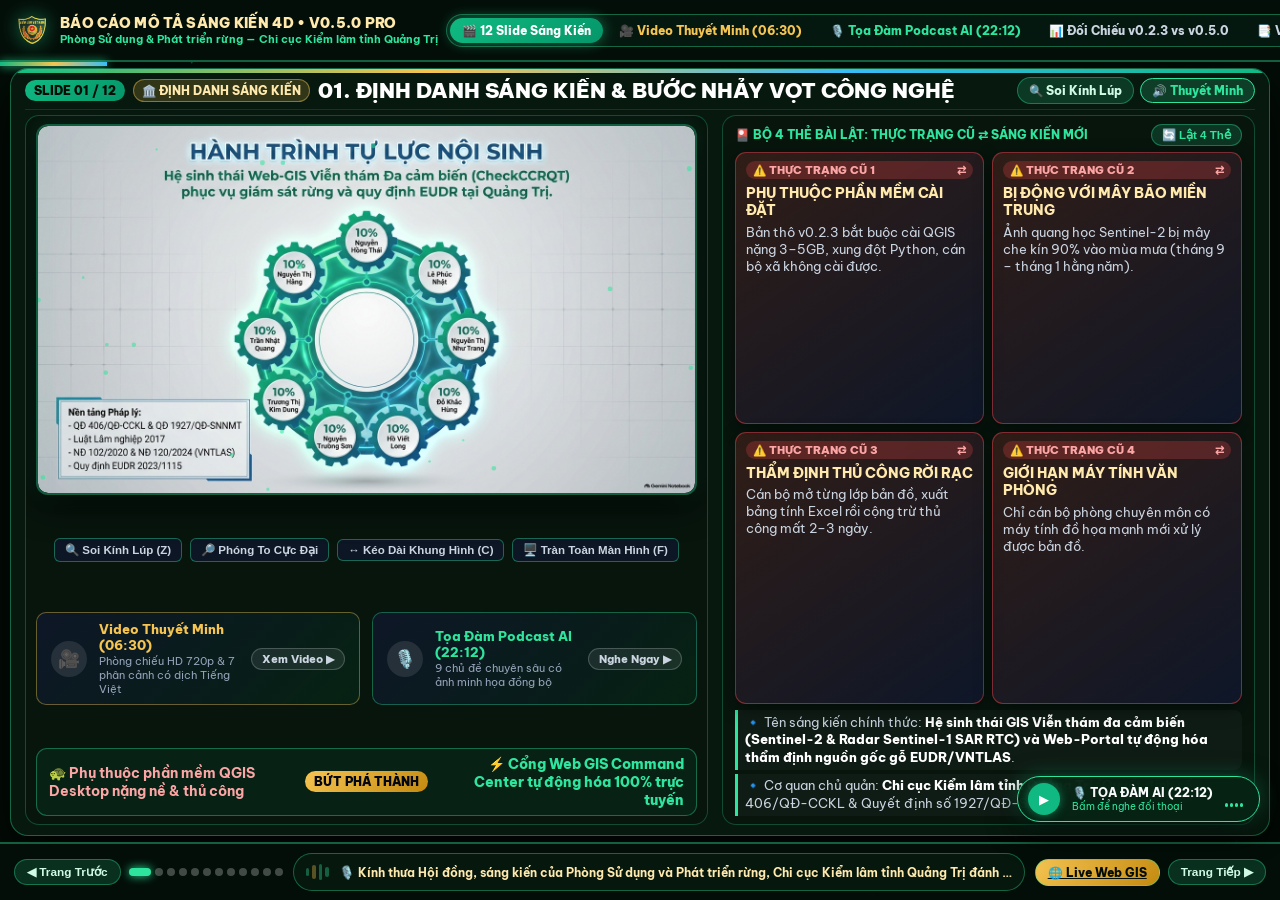
==== commit 83bba151: "Add Interactive 4D Innovation Report (bao-cao-sang-kien-4d.html), 10 Authors, Desktop v0.2.3 vs Web " ====
--- a/bao-cao-sang-kien-4d.html
+++ b/bao-cao-sang-kien-4d.html
@@ -1690,6 +1690,386 @@
       margin: 0;
     }
 
+  
+    /* =========================================================================
+       BULLETPROOF WORKSPACE DISPLAY OVERRIDE & CINEMA LAYOUT
+       ========================================================================= */
+    body.workspace-video, html.workspace-video,
+    body.workspace-podcast, html.workspace-podcast,
+    body.workspace-matrix, html.workspace-matrix,
+    body.workspace-paper, html.workspace-paper {
+      height: auto !important;
+      min-height: 100vh !important;
+      overflow-y: auto !important;
+      overflow-x: hidden !important;
+    }
+
+    body.workspace-deck .deck-viewport { display: flex !important; }
+    body.workspace-deck #hudDeckBar { display: flex !important; }
+    body.workspace-deck #videoWorkspace { display: none !important; }
+    body.workspace-deck #podcastWorkspace { display: none !important; }
+    body.workspace-deck #matrixWorkspace { display: none !important; }
+    body.workspace-deck #paperWorkspace { display: none !important; }
+
+    body.workspace-video #videoWorkspace { display: block !important; }
+    body.workspace-video .deck-viewport { display: none !important; }
+    body.workspace-video #hudDeckBar { display: none !important; }
+    body.workspace-video #podcastWorkspace { display: none !important; }
+    body.workspace-video #matrixWorkspace { display: none !important; }
+    body.workspace-video #paperWorkspace { display: none !important; }
+
+    body.workspace-podcast #podcastWorkspace { display: block !important; }
+    body.workspace-podcast .deck-viewport { display: none !important; }
+    body.workspace-podcast #hudDeckBar { display: none !important; }
+    body.workspace-podcast #videoWorkspace { display: none !important; }
+    body.workspace-podcast #matrixWorkspace { display: none !important; }
+    body.workspace-podcast #paperWorkspace { display: none !important; }
+
+    body.workspace-matrix #matrixWorkspace { display: block !important; }
+    body.workspace-matrix .deck-viewport { display: none !important; }
+    body.workspace-matrix #hudDeckBar { display: none !important; }
+    body.workspace-matrix #videoWorkspace { display: none !important; }
+    body.workspace-matrix #podcastWorkspace { display: none !important; }
+    body.workspace-matrix #paperWorkspace { display: none !important; }
+
+    body.workspace-paper #paperWorkspace { display: block !important; }
+    body.workspace-paper .deck-viewport { display: none !important; }
+    body.workspace-paper #hudDeckBar { display: none !important; }
+    body.workspace-paper #videoWorkspace { display: none !important; }
+    body.workspace-paper #podcastWorkspace { display: none !important; }
+    body.workspace-paper #matrixWorkspace { display: none !important; }
+
+    /* Cinema Layout: Kéo dài khung hình 16:9 khi ấn (C) */
+    body.cinema-layout-active .stage-grid-4d {
+      grid-template-columns: 2.2fr 1fr !important;
+    }
+    @media (max-width: 1400px) {
+      body.cinema-layout-active .stage-grid-4d {
+        grid-template-columns: 1.8fr 1fr !important;
+      }
+    }
+
+    /* Multimedia Shortcut Banner on Slide Deck */
+    .multimedia-shortcut-banner {
+      display: flex;
+      gap: 12px;
+      margin-top: 10px;
+      margin-bottom: 4px;
+      width: 100%;
+    }
+    .mm-shortcut-card {
+      flex: 1;
+      display: flex;
+      align-items: center;
+      gap: 12px;
+      background: linear-gradient(135deg, rgba(15, 23, 42, 0.9), rgba(6, 36, 20, 0.85));
+      border: 1px solid rgba(46, 229, 157, 0.35);
+      border-radius: 10px;
+      padding: 8px 14px;
+      cursor: pointer;
+      transition: all 0.25s ease;
+      text-decoration: none;
+    }
+    .mm-shortcut-card:hover {
+      transform: translateY(-2px);
+      border-color: #2ee59d;
+      box-shadow: 0 6px 18px rgba(46, 229, 157, 0.25);
+      background: linear-gradient(135deg, rgba(15, 23, 42, 0.95), rgba(16, 185, 129, 0.2));
+    }
+    .mm-shortcut-card.video-style {
+      border-color: rgba(245, 196, 81, 0.4);
+    }
+    .mm-shortcut-card.video-style:hover {
+      border-color: #f5c451;
+      box-shadow: 0 6px 18px rgba(245, 196, 81, 0.25);
+      background: linear-gradient(135deg, rgba(15, 23, 42, 0.95), rgba(245, 196, 81, 0.15));
+    }
+    .mm-icon-circle {
+      width: 36px;
+      height: 36px;
+      border-radius: 50%;
+      display: flex;
+      align-items: center;
+      justify-content: center;
+      font-size: 1.1rem;
+      background: rgba(255, 255, 255, 0.1);
+      flex-shrink: 0;
+    }
+    .mm-text-wrap {
+      flex: 1;
+      display: flex;
+      flex-direction: column;
+      gap: 1px;
+    }
+    .mm-title {
+      font-size: 0.82rem;
+      font-weight: 800;
+      color: #f8fafc;
+    }
+    .mm-shortcut-card.video-style .mm-title { color: #f5c451; }
+    .mm-shortcut-card:not(.video-style) .mm-title { color: #2ee59d; }
+    .mm-sub {
+      font-size: 0.7rem;
+      color: #94a3b8;
+    }
+    .mm-pill-action {
+      background: rgba(255, 255, 255, 0.08);
+      border: 1px solid rgba(255, 255, 255, 0.2);
+      border-radius: 999px;
+      padding: 3px 10px;
+      font-size: 0.7rem;
+      font-weight: 800;
+      color: #cbd5e1;
+      white-space: nowrap;
+    }
+    .mm-shortcut-card:hover .mm-pill-action {
+      background: #2ee59d;
+      color: #030c07;
+      border-color: #2ee59d;
+    }
+    .mm-shortcut-card.video-style:hover .mm-pill-action {
+      background: #f5c451;
+      color: #030c07;
+      border-color: #f5c451;
+    }
+
+    /* Visual Podcast Studio Enhanced */
+    .podcast-visual-studio {
+      display: grid;
+      grid-template-columns: 1.15fr 1fr;
+      gap: 20px;
+      align-items: stretch;
+      margin-bottom: 24px;
+    }
+    @media (max-width: 1050px) {
+      .podcast-visual-studio {
+        grid-template-columns: 1fr;
+      }
+    }
+    .podcast-screen-card {
+      background: #020617;
+      border: 1.5px solid rgba(46, 229, 157, 0.35);
+      border-radius: 18px;
+      padding: 16px;
+      display: flex;
+      flex-direction: column;
+      justify-content: space-between;
+      box-shadow: 0 16px 40px rgba(0, 0, 0, 0.7);
+    }
+    .podcast-slide-frame {
+      position: relative;
+      width: 100%;
+      aspect-ratio: 16 / 9;
+      background: #051009;
+      border-radius: 12px;
+      overflow: hidden;
+      border: 1px solid rgba(46, 229, 157, 0.25);
+    }
+    .podcast-slide-frame img {
+      width: 100%;
+      height: 100%;
+      object-fit: contain;
+      transition: opacity 0.35s ease;
+    }
+    .podcast-slide-badge {
+      position: absolute;
+      top: 10px;
+      left: 10px;
+      background: rgba(3, 12, 7, 0.88);
+      backdrop-filter: blur(8px);
+      border: 1px solid #2ee59d;
+      color: #2ee59d;
+      font-size: 0.72rem;
+      font-weight: 800;
+      padding: 3px 10px;
+      border-radius: 999px;
+      z-index: 5;
+    }
+    .podcast-slide-actions {
+      position: absolute;
+      top: 10px;
+      right: 10px;
+      display: flex;
+      gap: 6px;
+      z-index: 5;
+    }
+    .podcast-slide-act-btn {
+      background: rgba(3, 12, 7, 0.85);
+      backdrop-filter: blur(8px);
+      border: 1px solid rgba(255, 255, 255, 0.25);
+      color: #f1f5f9;
+      font-size: 0.68rem;
+      font-weight: 700;
+      padding: 3px 8px;
+      border-radius: 6px;
+      cursor: pointer;
+      transition: all 0.2s ease;
+    }
+    .podcast-slide-act-btn:hover {
+      background: #2ee59d;
+      color: #030c07;
+      border-color: #2ee59d;
+    }
+    .podcast-quote-card {
+      margin-top: 12px;
+      background: rgba(15, 23, 42, 0.85);
+      border-left: 3px solid #2ee59d;
+      border-radius: 0 8px 8px 0;
+      padding: 10px 14px;
+    }
+    .podcast-quote-title {
+      font-size: 0.72rem;
+      font-weight: 800;
+      color: #2ee59d;
+      text-transform: uppercase;
+      letter-spacing: 0.5px;
+      margin-bottom: 2px;
+    }
+    .podcast-quote-text {
+      font-size: 0.78rem;
+      color: #cbd5e1;
+      line-height: 1.4;
+      font-style: italic;
+    }
+
+    /* Chapter Cards with Thumbnails */
+    .podcast-chapters-grid {
+      display: grid;
+      grid-template-columns: repeat(auto-fill, minmax(360px, 1fr));
+      gap: 14px;
+      margin-top: 10px;
+    }
+    .podcast-chapter-card {
+      background: rgba(15, 23, 42, 0.9);
+      border: 1px solid rgba(46, 229, 157, 0.25);
+      border-radius: 12px;
+      padding: 10px;
+      cursor: pointer;
+      transition: all 0.25s ease;
+      display: flex;
+      gap: 12px;
+      align-items: center;
+    }
+    .podcast-chapter-card:hover {
+      border-color: #2ee59d;
+      background: rgba(6, 36, 20, 0.95);
+      transform: translateY(-2px);
+      box-shadow: 0 8px 24px rgba(46, 229, 157, 0.2);
+    }
+    .podcast-chapter-card.active-playing {
+      border-color: #2ee59d !important;
+      background: linear-gradient(135deg, rgba(6, 36, 20, 0.98), rgba(15, 23, 42, 0.98)) !important;
+      box-shadow: 0 0 20px rgba(46, 229, 157, 0.4) !important;
+    }
+    .chapter-thumb-box {
+      width: 105px;
+      aspect-ratio: 16 / 9;
+      border-radius: 8px;
+      overflow: hidden;
+      border: 1px solid rgba(255, 255, 255, 0.15);
+      flex-shrink: 0;
+      background: #020617;
+      position: relative;
+    }
+    .chapter-thumb-box img {
+      width: 100%;
+      height: 100%;
+      object-fit: cover;
+      transition: transform 0.3s ease;
+    }
+    .podcast-chapter-card:hover .chapter-thumb-box img {
+      transform: scale(1.08);
+    }
+    .chapter-thumb-pill {
+      position: absolute;
+      bottom: 2px;
+      right: 2px;
+      background: rgba(0, 0, 0, 0.85);
+      color: #2ee59d;
+      font-size: 0.62rem;
+      font-weight: 800;
+      font-family: monospace;
+      padding: 1px 4px;
+      border-radius: 4px;
+    }
+    .chapter-detail-wrap {
+      flex: 1;
+      min-width: 0;
+      display: flex;
+      flex-direction: column;
+      gap: 2px;
+    }
+    .chapter-header-line {
+      display: flex;
+      align-items: center;
+      justify-content: space-between;
+      gap: 6px;
+    }
+    .chapter-slide-tag {
+      font-size: 0.65rem;
+      color: #f5c451;
+      font-weight: 800;
+    }
+    .chapter-title-text {
+      font-size: 0.82rem;
+      font-weight: 800;
+      color: #f8fafc;
+      white-space: nowrap;
+      overflow: hidden;
+      text-overflow: ellipsis;
+    }
+    .chapter-desc-text {
+      font-size: 0.72rem;
+      color: #94a3b8;
+      line-height: 1.35;
+      display: -webkit-box;
+      -webkit-line-clamp: 2;
+      -webkit-box-orient: vertical;
+      overflow: hidden;
+    }
+
+    /* Video chapter items with video frames */
+    .v-chap-item {
+      display: flex;
+      gap: 12px;
+      align-items: center;
+      padding: 8px 10px;
+      border-radius: 10px;
+      border: 1px solid rgba(255, 255, 255, 0.08);
+      margin-bottom: 8px;
+      background: rgba(15, 23, 42, 0.75);
+      cursor: pointer;
+      transition: all 0.25s ease;
+    }
+    .v-chap-item:hover {
+      background: rgba(245, 196, 81, 0.12);
+      border-color: #f5c451;
+      transform: translateX(3px);
+    }
+    .v-chap-item.active-video-chap {
+      background: rgba(245, 196, 81, 0.2) !important;
+      border-color: #f5c451 !important;
+      box-shadow: 0 0 16px rgba(245, 196, 81, 0.35) !important;
+    }
+    .v-frame-thumb {
+      width: 85px;
+      aspect-ratio: 16 / 9;
+      border-radius: 6px;
+      overflow: hidden;
+      border: 1px solid rgba(245, 196, 81, 0.3);
+      flex-shrink: 0;
+      background: #000;
+    }
+    .v-frame-thumb img {
+      width: 100%;
+      height: 100%;
+      object-fit: cover;
+    }
+    .v-chap-content {
+      flex: 1;
+      min-width: 0;
+    }
+
   </style>
 </head>
 <body class="mode-horizontal style-forestry workspace-deck">
@@ -1787,24 +2167,25 @@
   <!-- TẦNG 2D: PHÒNG THU TỌA ĐÀM PODCAST AI (22 PHÚT) -->
   
   <!-- TẦNG 2C: PHÒNG CHIẾU VIDEO THUYẾT MINH SÁNG KIẾN (06:30) -->
-  <section class="studio-workspace" id="videoWorkspace" style="display:none; width:100%; min-height:85vh; padding-top:var(--topbar-h); overflow-y:auto;">
+  <section class="studio-workspace" id="videoWorkspace">
     <div class="video-container">
       <div style="display:flex; align-items:center; justify-content:space-between; flex-wrap:wrap; gap:12px; margin-bottom:14px;">
         <div>
-          <span style="background:rgba(245,196,81,0.2); color:#f5c451; padding:3px 10px; border-radius:999px; font-weight:800; font-size:0.75rem; border:1px solid rgba(245,196,81,0.5);">
+          <span style="background:rgba(245,196,81,0.2); color:#f5c451; padding:4px 12px; border-radius:999px; font-weight:800; font-size:0.75rem; border:1px solid rgba(245,196,81,0.5); display:inline-flex; align-items:center; gap:6px;">
             🎥 PHÒNG CHIẾU ĐIỆN ẢNH ĐA PHƯƠNG TIỆN • ĐỘ PHÂN GIẢI CAO 720P HD
           </span>
-          <h2 style="margin:6px 0 0; color:#f8fafc; font-size:1.35rem; font-weight:900;">
+          <h2 style="margin:8px 0 0; color:#f8fafc; font-size:1.4rem; font-weight:900; letter-spacing:-0.3px;">
             VIDEO THUYẾT MINH KIẾN TRÚC KỸ THUẬT: CHECKCCRQT &amp; CHUẨN MỰC EUDR
           </h2>
-          <p style="margin:2px 0 0; font-size:0.82rem; color:#94a3b8;">
-            Thời lượng: 06 phút 30 giây • Kèm Bản dịch Thuyết minh Tiếng Việt Chuyên ngành Lâm nghiệp đồng bộ theo mốc thời gian
+          <p style="margin:4px 0 0; font-size:0.84rem; color:#94a3b8;">
+            Thời lượng: 06 phút 30 giây • Kèm Bản dịch Thuyết minh Tiếng Việt Chuyên ngành Lâm nghiệp đồng bộ 7 phân cảnh
           </p>
         </div>
 
         <div style="display:flex; gap:8px;">
           <button class="video-tool-btn" onclick="toggleVideoWideMode()" id="btnVideoWide">↔ Kéo Dài Màn Ảnh Rộng</button>
           <button class="video-tool-btn" onclick="toggleVideoFullscreen()">⛶ Toàn Màn Hình</button>
+          <button class="video-tool-btn" onclick="switchWorkspace('deck')" style="background:rgba(16,185,129,0.2); border-color:#2ee59d; color:#2ee59d;">🎬 Quay lại Slide</button>
         </div>
       </div>
 
@@ -1812,14 +2193,14 @@
         <!-- Cột Trái: Trình Phát Video HD -->
         <div class="video-player-card">
           <div class="video-screen-wrap" id="videoScreenWrap">
-            <video id="mainProjectVideo" controls preload="metadata" playsinline>
+            <video id="mainProjectVideo" controls preload="metadata" playsinline poster="./assets/video_frames/frame_1.jpg">
               <source src="./assets/video_checkccrqt.mp4" type="video/mp4" />
-              Trình duyệt của bạn không hỗ trợ thẻ phát video.
+              Trình duyệt của bạn không hỗ trợ thẻ phát video HTML5.
             </video>
           </div>
           <div class="video-controls-bar">
             <span style="font-size:0.75rem; color:#94a3b8;">
-              💡 <strong>Mẹo:</strong> Nhấp vào các mốc bên phải để nhảy ngay tới đoạn thuyết minh tương ứng.
+              💡 <strong>Mẹo:</strong> Nhấp vào 7 phân cảnh có ảnh minh họa bên phải để nhảy ngay tới đoạn thuyết minh tương ứng.
             </span>
             <div style="display:flex; gap:6px;">
               <button class="video-tool-btn" onclick="setVideoSpeed(1.0)">1.0x</button>
@@ -1831,84 +2212,124 @@
 
         <!-- Cột Phải: Bản Dịch Thuyết Minh Tiếng Việt Chuyên Nghiệp -->
         <div class="video-transcript-card">
-          <div style="border-bottom:1px solid rgba(255,255,255,0.1); padding-bottom:10px;">
-            <span style="color:#2ee59d; font-weight:800; font-size:0.95rem; display:block;">
-              📜 BẢN DỊCH THUYẾT MINH TIẾNG VIỆT CHUYÊN NGÀNH
-            </span>
-            <span style="font-size:0.72rem; color:#94a3b8;">
-              Dịch thuật &amp; chuẩn hóa thuật ngữ lâm nghiệp: Mốc 31/12/2020, Radar SAR, Keo lai, RFC 7946
+          <div style="border-bottom:1px solid rgba(255,255,255,0.1); padding-bottom:10px; margin-bottom:10px; display:flex; justify-content:space-between; align-items:center;">
+            <div>
+              <span style="color:#2ee59d; font-weight:800; font-size:0.95rem; display:block;">
+                📜 BẢN DỊCH THUYẾT MINH TIẾNG VIỆT CHUYÊN NGÀNH
+              </span>
+              <span style="font-size:0.72rem; color:#94a3b8;">
+                Dịch thuật &amp; chuẩn hóa thuật ngữ lâm nghiệp theo từng mốc thời gian
+              </span>
+            </div>
+            <span style="font-size:0.7rem; color:#f5c451; font-weight:800; background:rgba(245,196,81,0.15); padding:2px 8px; border-radius:6px; border:1px solid rgba(245,196,81,0.3);">
+              7 Phân Cảnh
             </span>
           </div>
 
-          <div class="video-chapters-scroll">
-            <div class="v-chap-item" onclick="jumpVideo(0)">
-              <div class="v-chap-header">
-                <span class="v-chap-title">1. Mốc Cắt Giảm Mất Rừng EUDR (31/12/2020)</span>
-                <span class="v-chap-time">▶ 00:00</span>
+          <div class="video-chapters-scroll" id="videoChaptersList">
+            <div class="v-chap-item" id="vchap_0" onclick="jumpVideo(0)">
+              <div class="v-frame-thumb">
+                <img src="./assets/video_frames/frame_1.jpg" alt="Mốc EUDR" />
               </div>
-              <p class="v-chap-desc">
-                <strong>Bản dịch:</strong> Quy định EUDR áp đặt thời hạn nghiêm ngặt: Mọi lô gỗ khai thác sau ngày 31/12/2020 nếu liên quan đến phá rừng tự nhiên đều bị cấm nhập khẩu vào châu Âu. Yêu cầu 100% lô rừng phải có tọa độ số đa giác chuẩn xác.
-              </p>
+              <div class="v-chap-content">
+                <div class="v-chap-header">
+                  <span class="v-chap-title">1. Mốc Cắt Giảm Mất Rừng EUDR (31/12/2020)</span>
+                  <span class="v-chap-time">▶ 00:00</span>
+                </div>
+                <p class="v-chap-desc">
+                  <strong>Bản dịch:</strong> Quy định EUDR áp đặt thời hạn nghiêm ngặt: Mọi lô gỗ khai thác sau ngày 31/12/2020 nếu liên quan đến phá rừng tự nhiên đều bị cấm nhập khẩu vào châu Âu. Yêu cầu 100% lô rừng phải có tọa độ số đa giác chuẩn xác.
+                </p>
+              </div>
             </div>
 
-            <div class="v-chap-item" onclick="jumpVideo(55)">
-              <div class="v-chap-header">
-                <span class="v-chap-title">2. Điểm Nghẽn Quy Trình Sổ Sách Giấy &amp; Đo GPS</span>
-                <span class="v-chap-time">▶ 00:55</span>
+            <div class="v-chap-item" id="vchap_1" onclick="jumpVideo(55)">
+              <div class="v-frame-thumb">
+                <img src="./assets/video_frames/frame_2.jpg" alt="Đo GPS thủ công" />
               </div>
-              <p class="v-chap-desc">
-                <strong>Bản dịch:</strong> Phương pháp truyền thống dựa vào đo đạc thực địa bằng máy GPS cầm tay và nhập liệu thủ công vào bảng tính Excel. Quá trình này mất 3–5 ngày/lô, tạo ra hàng núi hồ sơ giấy tờ tồn đọng và tiềm ẩn nguy cơ sai sót tọa độ nghiêm trọng.
-              </p>
+              <div class="v-chap-content">
+                <div class="v-chap-header">
+                  <span class="v-chap-title">2. Điểm Nghẽn Quy Trình Sổ Sách Giấy &amp; Đo GPS</span>
+                  <span class="v-chap-time">▶ 00:55</span>
+                </div>
+                <p class="v-chap-desc">
+                  <strong>Bản dịch:</strong> Phương pháp truyền thống dựa vào đo đạc thực địa bằng máy GPS cầm tay và nhập liệu thủ công vào bảng tính Excel. Quá trình này mất 3–5 ngày/lô, tạo ra hàng núi hồ sơ giấy tờ tồn đọng và tiềm ẩn nguy cơ sai sót tọa độ nghiêm trọng.
+                </p>
+              </div>
             </div>
 
-            <div class="v-chap-item" onclick="jumpVideo(110)">
-              <div class="v-chap-header">
-                <span class="v-chap-title">3. Rào Cản Kỹ Thuật: Bản Cài Nặng &amp; Lỗi Mạng</span>
-                <span class="v-chap-time">▶ 01:50</span>
+            <div class="v-chap-item" id="vchap_2" onclick="jumpVideo(110)">
+              <div class="v-frame-thumb">
+                <img src="./assets/video_frames/frame_3.jpg" alt="Rào cản phần mềm nặng" />
               </div>
-              <p class="v-chap-desc">
-                <strong>Bản dịch:</strong> Các phần mềm máy trạm GIS truyền thống quá nặng nề, đòi hỏi cấu hình máy tính đồ họa mạnh và kỹ năng cài đặt phức tạp. Khi mạng chập chờn hoặc máy tính xã quá yếu, hệ thống thường xuyên bị treo và đứng máy (System Crash).
-              </p>
+              <div class="v-chap-content">
+                <div class="v-chap-header">
+                  <span class="v-chap-title">3. Rào Cản Kỹ Thuật: Bản Cài Nặng &amp; Lỗi Mạng</span>
+                  <span class="v-chap-time">▶ 01:50</span>
+                </div>
+                <p class="v-chap-desc">
+                  <strong>Bản dịch:</strong> Các phần mềm máy trạm GIS truyền thống quá nặng nề, đòi hỏi cấu hình máy tính đồ họa mạnh và kỹ năng cài đặt phức tạp. Khi mạng chập chờn hoặc máy tính xã quá yếu, hệ thống thường xuyên bị treo và đứng máy (System Crash).
+                </p>
+              </div>
             </div>
 
-            <div class="v-chap-item" onclick="jumpVideo(165)">
-              <div class="v-chap-header">
-                <span class="v-chap-title">4. Đột Phá Radar SAR: Xuyên Mây Mù Bão Lũ</span>
-                <span class="v-chap-time">▶ 02:45</span>
+            <div class="v-chap-item" id="vchap_3" onclick="jumpVideo(165)">
+              <div class="v-frame-thumb">
+                <img src="./assets/video_frames/frame_4.jpg" alt="Radar SAR C-band" />
               </div>
-              <p class="v-chap-desc">
-                <strong>Bản dịch:</strong> Ứng dụng vệ tinh Sentinel-1 SAR băng tần C chủ động phát sóng xuyên qua mây mù, mưa bão 24/7/365. Hệ số tán xạ ngược phân biệt rõ rệt giữa tán rừng rậm (-6 dB) và đất trống sau khai thác (-18 dB), giải quyết dứt điểm điểm mù thời tiết tại miền Trung.
-              </p>
+              <div class="v-chap-content">
+                <div class="v-chap-header">
+                  <span class="v-chap-title">4. Đột Phá Radar SAR: Xuyên Mây Mù Bão Lũ</span>
+                  <span class="v-chap-time">▶ 02:45</span>
+                </div>
+                <p class="v-chap-desc">
+                  <strong>Bản dịch:</strong> Ứng dụng vệ tinh Sentinel-1 SAR băng tần C chủ động phát sóng xuyên qua mây mù, mưa bão 24/7/365. Hệ số tán xạ ngược phân biệt rõ rệt giữa tán rừng rậm (-6 dB) và đất trống sau khai thác (-18 dB), giải quyết dứt điểm điểm mù thời tiết tại miền Trung.
+                </p>
+              </div>
             </div>
 
-            <div class="v-chap-item" onclick="jumpVideo(235)">
-              <div class="v-chap-header">
-                <span class="v-chap-title">5. Chu Kỳ Hồi Phục Sinh Học Keo Lai (Biological Recovery)</span>
-                <span class="v-chap-time">▶ 03:55</span>
+            <div class="v-chap-item" id="vchap_4" onclick="jumpVideo(235)">
+              <div class="v-frame-thumb">
+                <img src="./assets/video_frames/frame_5.jpg" alt="Hồi phục sinh học Keo lai" />
               </div>
-              <p class="v-chap-desc">
-                <strong>Bản dịch:</strong> Khác với phá rừng tự nhiên (chỉ số thực vật rớt vĩnh viễn), cây keo lai sau khi khai thác hợp pháp sẽ phục hồi nhanh chóng theo đường chữ V trong 6–12 tháng. Thuật toán nhận diện sự hồi phục sinh học này, loại trừ 100% cảnh báo oan sai.
-              </p>
+              <div class="v-chap-content">
+                <div class="v-chap-header">
+                  <span class="v-chap-title">5. Chu Kỳ Hồi Phục Sinh Học Keo Lai (Biological Recovery)</span>
+                  <span class="v-chap-time">▶ 03:55</span>
+                </div>
+                <p class="v-chap-desc">
+                  <strong>Bản dịch:</strong> Khác với phá rừng tự nhiên (chỉ số thực vật rớt vĩnh viễn), cây keo lai sau khi khai thác hợp pháp sẽ phục hồi nhanh chóng theo đường chữ V trong 6–12 tháng. Thuật toán nhận diện sự hồi phục sinh học này, loại trừ 100% cảnh báo oan sai.
+                </p>
+              </div>
             </div>
 
-            <div class="v-chap-item" onclick="jumpVideo(295)">
-              <div class="v-chap-header">
-                <span class="v-chap-title">6. Chuẩn Hóa Hình Học Topology RFC 7946</span>
-                <span class="v-chap-time">▶ 04:55</span>
+            <div class="v-chap-item" id="vchap_5" onclick="jumpVideo(295)">
+              <div class="v-frame-thumb">
+                <img src="./assets/video_frames/frame_6.jpg" alt="Lõi Topo RFC 7946" />
               </div>
-              <p class="v-chap-desc">
-                <strong>Bản dịch:</strong> Tự động kiểm định ranh giới hình học theo chuẩn quốc tế RFC 7946. Phát hiện và xử lý triệt để lỗi đè ranh (Overlap) và hở ranh (Gap), tự động chuyển đổi tọa độ VN-2000 sang WGS-84 toàn cầu, đảm bảo hồ sơ vượt qua cổng hải quan TRACES NT.
-              </p>
+              <div class="v-chap-content">
+                <div class="v-chap-header">
+                  <span class="v-chap-title">6. Chuẩn Hóa Hình Học Topology RFC 7946</span>
+                  <span class="v-chap-time">▶ 04:55</span>
+                </div>
+                <p class="v-chap-desc">
+                  <strong>Bản dịch:</strong> Tự động kiểm định ranh giới hình học theo chuẩn quốc tế RFC 7946. Phát hiện và xử lý triệt để lỗi đè ranh (Overlap) và hở ranh (Gap), tự động chuyển đổi tọa độ VN-2000 sang WGS-84 toàn cầu, đảm bảo hồ sơ vượt qua cổng hải quan TRACES NT.
+                </p>
+              </div>
             </div>
 
-            <div class="v-chap-item" onclick="jumpVideo(345)">
-              <div class="v-chap-header">
-                <span class="v-chap-title">7. Kết Luận: Nền Tảng Web-GIS Tự Trị Zero-Install</span>
-                <span class="v-chap-time">▶ 05:45</span>
+            <div class="v-chap-item" id="vchap_6" onclick="jumpVideo(345)">
+              <div class="v-frame-thumb">
+                <img src="./assets/video_frames/frame_7.jpg" alt="Web-GIS Zero-Install" />
               </div>
-              <p class="v-chap-desc">
-                <strong>Bản dịch:</strong> Hệ thống CheckCCRQT v0.5.0 chạy hoàn toàn phía Client trên mọi trình duyệt web, không tốn chi phí bản quyền, bảo mật dữ liệu tuyệt đối trên RAM. Minh chứng cho ý chí tự lực làm chủ công nghệ của tập thể 10 cán bộ Kiểm lâm Quảng Trị.
-              </p>
+              <div class="v-chap-content">
+                <div class="v-chap-header">
+                  <span class="v-chap-title">7. Kết Luận: Nền Tảng Web-GIS Tự Trị Zero-Install</span>
+                  <span class="v-chap-time">▶ 05:45</span>
+                </div>
+                <p class="v-chap-desc">
+                  <strong>Bản dịch:</strong> Hệ thống CheckCCRQT v0.5.0 chạy hoàn toàn phía Client trên mọi trình duyệt web, không tốn chi phí bản quyền, bảo mật dữ liệu tuyệt đối trên RAM. Minh chứng cho ý chí tự lực làm chủ công nghệ của tập thể 10 cán bộ Kiểm lâm Quảng Trị.
+                </p>
+              </div>
             </div>
           </div>
         </div>
@@ -1916,130 +2337,267 @@
     </div>
   </section>
 
-  <section class="studio-workspace" id="podcastWorkspace" style="display:none; width:100%; min-height:85vh; padding-top:var(--topbar-h); overflow-y:auto;">
+  <section class="studio-workspace" id="podcastWorkspace">
     <div class="podcast-container">
-      <div class="podcast-hero-card">
-        <div class="podcast-header-row">
+      <!-- Header Bar của Podcast -->
+      <div style="display:flex; align-items:center; justify-content:space-between; flex-wrap:wrap; gap:12px; margin-bottom:16px;">
+        <div>
           <div class="podcast-badge-live">
             <span class="podcast-dot-pulse"></span>
-            <span>PODCAST ĐỐI THOẠI CHUYÊN SÂU • 22 PHÚT 12 GIÂY</span>
+            <span>PODCAST ĐỐI THOẠI CHUYÊN SÂU • 22 PHÚT 12 GIÂY • ĐỒNG BỘ ẢNH MINH HỌA</span>
           </div>
-          <span style="font-size:0.8rem; color:#f5c451; font-weight:700;">Google NotebookLM Deep Dive AI</span>
-        </div>
-        
-        <div>
-          <h2 class="podcast-title">HÀNH TRÌNH TỰ LỰC NỘI SINH: CHECKCCRQT &amp; BÀI TOÁN EUDR QUẢNG TRỊ</h2>
-          <p class="podcast-subtitle">
-            Cuộc đối thoại chuyên sâu giữa 2 chuyên gia AI bằng tiếng Việt, phân tích bản chất cuộc khủng hoảng EUDR, 
-            thách thức thời tiết sương mù đặc thù miền Trung, và quá trình tự thân nghiên cứu của 10 cán bộ Chi cục Kiểm lâm Quảng Trị 
-            từ bản thử nghiệm v0.2.3 đến hệ sinh thái viễn thám đa cảm biến v0.5.0.
+          <h2 class="podcast-title" style="margin:8px 0 2px;">HÀNH TRÌNH TỰ LỰC NỘI SINH: CHECKCCRQT &amp; BÀI TOÁN EUDR</h2>
+          <p class="podcast-subtitle" style="margin:0;">
+            Phân tích bản chất cuộc khủng hoảng EUDR, rào cản thời tiết sương mù miền Trung, và quá trình tự lực của 10 cán bộ Kiểm lâm Quảng Trị
           </p>
         </div>
 
-        <!-- Audio Player Box -->
-        <div class="podcast-player-box">
-          <audio id="mainPodcastAudio" preload="metadata">
-            <source src="./assets/podcast_checkccrqt.m4a" type="audio/mp4" />
-            <source src="./assets/podcast_checkccrqt.m4a" type="audio/x-m4a" />
-          </audio>
-
-          <div class="podcast-ctrl-row">
-            <button class="btn-podcast-play" id="btnPodcastPlay" onclick="togglePodcastPlayback()">▶</button>
-            
-            <div class="podcast-progress-wrap">
-              <div class="podcast-progress-bar" id="podcastProgressBar" onclick="seekPodcast(event)">
-                <div class="podcast-progress-fill" id="podcastProgressFill"></div>
+        <div style="display:flex; gap:8px;">
+          <button class="video-tool-btn" onclick="switchWorkspace('deck')" style="background:rgba(16,185,129,0.2); border-color:#2ee59d; color:#2ee59d;">🎬 Xem 12 Slide</button>
+          <button class="video-tool-btn" onclick="switchWorkspace('video')" style="background:rgba(245,196,81,0.2); border-color:#f5c451; color:#f5c451;">🎥 Xem Video Thuyết Minh</button>
+        </div>
+      </div>
+
+      <!-- Khung Studio Đa Phương Tiện: Bên Trái là Khung Ảnh Minh Họa Đồng Bộ, Bên Phải là Trình Phát Âm Thanh -->
+      <div class="podcast-visual-studio">
+        <!-- Khung Ảnh Minh Họa Đồng Bộ 16:9 -->
+        <div class="podcast-screen-card">
+          <div class="podcast-slide-frame" id="podcastSlideFrame">
+            <span class="podcast-slide-badge" id="podcastSlideBadge">
+              🖼️ ĐANG CHIẾU: SLIDE 02/12 • MỐC CẮT GIẢM EUDR
+            </span>
+            <div class="podcast-slide-actions">
+              <button class="podcast-slide-act-btn" onclick="openLightboxFromPodcast()" title="Phóng to soi chi tiết độ phân giải cực đại">
+                🔍 Soi Chi Tiết HD
+              </button>
+              <button class="podcast-slide-act-btn" onclick="openCurrentPodcastSlideInDeck()" title="Chuyển sang xem Slide này trong Rạp chiếu">
+                🎬 Mở Trong Slide
+              </button>
+            </div>
+            <img id="podcastSlidePreviewImg" src="./assets/slides/slide_02.png" alt="Ảnh minh họa Podcast" />
+          </div>
+
+          <div class="podcast-quote-card">
+            <div class="podcast-quote-title" id="podcastQuoteTitle">💡 THÔNG ĐIỆP ĐỐI THOẠI TRỌNG TÂM</div>
+            <div class="podcast-quote-text" id="podcastQuoteText">
+              "EUDR không chấp nhận giải thích lòng vòng. Hoặc là có dữ liệu không gian chứng minh không mất rừng sau 31/12/2020, hoặc là bị cấm xuất khẩu vĩnh viễn sang châu Âu."
+            </div>
+          </div>
+        </div>
+
+        <!-- Trình Điều Khiển Âm Thanh Công Nghệ Cao -->
+        <div class="podcast-hero-card" style="margin-bottom:0; justify-content:space-between;">
+          <div>
+            <div style="display:flex; justify-content:space-between; align-items:center; margin-bottom:12px;">
+              <span style="font-size:0.78rem; color:#f5c451; font-weight:800; display:flex; align-items:center; gap:6px;">
+                🎙️ CHUYÊN GIA AI ĐỐI THOẠI (GOOGLE NOTEBOOKLM)
+              </span>
+              <span style="font-size:0.72rem; color:#94a3b8; font-family:monospace;">
+                Bitrate: 128kbps AAC • 22:12
+              </span>
+            </div>
+            <h3 style="font-size:1.15rem; color:#f8fafc; font-weight:800; margin:0 0 6px;" id="podcastActiveHeading">
+              Chương 1: Bối Cảnh &amp; Tối Hậu Thư EUDR 2023/1115
+            </h3>
+            <p style="font-size:0.78rem; color:#94a3b8; line-height:1.45; margin:0;" id="podcastActiveSummary">
+              Sức ép mốc 31/12/2020, điều kiện thời tiết sương mù 8 tháng/năm tại miền Trung làm ảnh vệ tinh quang học bị mù hoàn toàn, tạo nên điểm nghẽn sinh tử cho ngành gỗ.
+            </p>
+          </div>
+
+          <!-- Audio Player Box -->
+          <div class="podcast-player-box">
+            <audio id="mainPodcastAudio" preload="metadata">
+              <source src="./assets/podcast_checkccrqt.m4a" type="audio/mp4" />
+              <source src="./assets/podcast_checkccrqt.m4a" type="audio/x-m4a" />
+            </audio>
+
+            <div class="podcast-ctrl-row">
+              <button class="btn-podcast-play" id="btnPodcastPlay" onclick="togglePodcastPlayback()" title="Phát / Tạm dừng">▶</button>
+              
+              <div class="podcast-progress-wrap">
+                <div class="podcast-progress-bar" id="podcastProgressBar" onclick="seekPodcast(event)">
+                  <div class="podcast-progress-fill" id="podcastProgressFill"></div>
+                </div>
+                <div class="podcast-time-row">
+                  <span id="podcastCurTime">00:00</span>
+                  <span id="podcastTotalTime">22:12</span>
+                </div>
               </div>
-              <div class="podcast-time-row">
-                <span id="podcastCurTime">00:00</span>
-                <span id="podcastTotalTime">22:12</span>
+
+              <div style="display:flex; gap:5px; align-items:center;">
+                <button class="podcast-speed-btn active" id="spd1" onclick="setPodcastSpeed(1.0)">1.0x</button>
+                <button class="podcast-speed-btn" id="spd125" onclick="setPodcastSpeed(1.25)">1.25x</button>
+                <button class="podcast-speed-btn" id="spd15" onclick="setPodcastSpeed(1.5)">1.5x</button>
               </div>
             </div>
-
-            <div style="display:flex; gap:6px; align-items:center;">
-              <button class="podcast-speed-btn active" id="spd1" onclick="setPodcastSpeed(1.0)">1.0x</button>
-              <button class="podcast-speed-btn" id="spd125" onclick="setPodcastSpeed(1.25)">1.25x</button>
-              <button class="podcast-speed-btn" id="spd15" onclick="setPodcastSpeed(1.5)">1.5x</button>
+          </div>
+
+          <div style="background:rgba(255,255,255,0.03); border:1px solid rgba(255,255,255,0.08); border-radius:10px; padding:10px 14px; display:flex; align-items:center; justify-content:space-between; gap:10px;">
+            <div style="font-size:0.74rem; color:#cbd5e1;">
+              💡 <strong>Tương tác:</strong> Ảnh minh họa bên trái sẽ tự động chuyển đổi đồng bộ theo từng chương thảo luận của 2 chuyên gia.
+            </div>
+            <div class="mini-wave-bars" style="height:14px; display:flex; align-items:flex-end; gap:3px;">
+              <div class="wave-bar" style="width:3px; background:#2ee59d; height:60%;"></div>
+              <div class="wave-bar" style="width:3px; background:#2ee59d; height:100%;"></div>
+              <div class="wave-bar" style="width:3px; background:#2ee59d; height:40%;"></div>
+              <div class="wave-bar" style="width:3px; background:#2ee59d; height:80%;"></div>
             </div>
           </div>
         </div>
       </div>
 
-      <!-- Chapter Navigation -->
-      <h3 style="color:#2ee59d; font-size:1.05rem; margin-bottom:12px; display:flex; align-items:center; gap:8px;">
-        📌 MỤC LỤC CÁC CHỦ ĐỀ THẢO LUẬN (BẤM ĐỂ PHÁT NGAY ĐOẠN ĐÓ):
-      </h3>
-
-      <div class="podcast-chapters-grid">
-        <div class="podcast-chapter-card" onclick="jumpPodcast(0)">
-          <span class="chapter-time-pill">00:00</span>
-          <div class="chapter-info">
-            <h4>Bối Cảnh &amp; Tối Hậu Thư EUDR</h4>
-            <p>Sức ép mốc 31/12/2020 và thách thức thời tiết sương mù 8 tháng/năm tại Quảng Trị.</p>
+      <!-- Danh Sách 9 Chương Thảo Luận Có Ảnh Minh Họa Cụ Thể -->
+      <div style="margin-top:26px;">
+        <div style="display:flex; justify-content:space-between; align-items:center; margin-bottom:12px;">
+          <h3 style="color:#2ee59d; font-size:1.05rem; margin:0; display:flex; align-items:center; gap:8px;">
+            📌 MỤC LỤC 9 CHỦ ĐỀ THẢO LUẬN KÈM ẢNH MINH HỌA (BẤM ĐỂ PHÁT NGAY):
+          </h3>
+          <span style="font-size:0.75rem; color:#94a3b8;">Nhấp vào thẻ để nghe và xem ảnh minh họa tương ứng</span>
+        </div>
+
+        <div class="podcast-chapters-grid" id="podcastChaptersGrid">
+          <!-- 1. Bối cảnh EUDR -->
+          <div class="podcast-chapter-card active-playing" id="pchap_0" onclick="jumpPodcast(0, 1)">
+            <div class="chapter-thumb-box">
+              <img src="./assets/slides/slide_02.png" alt="Mốc EUDR" />
+              <span class="chapter-thumb-pill">00:00</span>
+            </div>
+            <div class="chapter-detail-wrap">
+              <div class="chapter-header-line">
+                <span class="chapter-slide-tag">Slide 02 • Mốc 31/12/2020</span>
+                <span class="chapter-time-pill">▶ 00:00</span>
+              </div>
+              <div class="chapter-title-text">1. Bối Cảnh &amp; Tối Hậu Thư EUDR</div>
+              <div class="chapter-desc-text">Sức ép mốc 31/12/2020 và thách thức thời tiết sương mù 8 tháng/năm tại Quảng Trị.</div>
+            </div>
           </div>
-        </div>
-
-        <div class="podcast-chapter-card" onclick="jumpPodcast(140)">
-          <span class="chapter-time-pill">02:20</span>
-          <div class="chapter-info">
-            <h4>Điểm Nghẽn Thủ Công &amp; 10 Cán Bộ</h4>
-            <p>GPS cầm tay 3-5 ngày/lô và quyết tâm đồng đều của 10 tác giả phòng nghiệp vụ.</p>
+
+          <!-- 2. Điểm nghẽn đo thủ công -->
+          <div class="podcast-chapter-card" id="pchap_1" onclick="jumpPodcast(140, 0)">
+            <div class="chapter-thumb-box">
+              <img src="./assets/slides/slide_01.png" alt="10 Cán bộ tự lực" />
+              <span class="chapter-thumb-pill">02:20</span>
+            </div>
+            <div class="chapter-detail-wrap">
+              <div class="chapter-header-line">
+                <span class="chapter-slide-tag">Slide 01 • Tự Lực Nội Sinh</span>
+                <span class="chapter-time-pill">▶ 02:20</span>
+              </div>
+              <div class="chapter-title-text">2. Điểm Nghẽn Thủ Công &amp; 10 Cán Bộ</div>
+              <div class="chapter-desc-text">Đo GPS cầm tay 3-5 ngày/lô và quyết tâm đồng đều của 10 tác giả phòng nghiệp vụ.</div>
+            </div>
           </div>
-        </div>
-
-        <div class="podcast-chapter-card" onclick="jumpPodcast(330)">
-          <span class="chapter-time-pill">05:30</span>
-          <div class="chapter-info">
-            <h4>Khởi Nguyên v0.2.3 &amp; 4 Hạn Chế</h4>
-            <p>Kiểm nghiệm 963 lô rừng thực tế và bài học "thiết kế ngược" đập đi xây lại.</p>
+
+          <!-- 3. Khởi nguyên v0.2.3 -->
+          <div class="podcast-chapter-card" id="pchap_2" onclick="jumpPodcast(330, 2)">
+            <div class="chapter-thumb-box">
+              <img src="./assets/slides/slide_03.png" alt="Thực trạng v0.2.3" />
+              <span class="chapter-thumb-pill">05:30</span>
+            </div>
+            <div class="chapter-detail-wrap">
+              <div class="chapter-header-line">
+                <span class="chapter-slide-tag">Slide 03 • 4 Điểm Nghẽn Cũ</span>
+                <span class="chapter-time-pill">▶ 05:30</span>
+              </div>
+              <div class="chapter-title-text">3. Khởi Nguyên v0.2.3 &amp; 4 Hạn Chế</div>
+              <div class="chapter-desc-text">Kiểm nghiệm 963 lô rừng thực tế và bài học "thiết kế ngược" đập đi xây lại.</div>
+            </div>
           </div>
-        </div>
-
-        <div class="podcast-chapter-card" onclick="jumpPodcast(495)">
-          <span class="chapter-time-pill">08:15</span>
-          <div class="chapter-info">
-            <h4>Web-GIS Zero-Install &amp; Radar SAR</h4>
-            <p>Chạy Client-side mượt mà và sóng C-band xuyên mây bão 24/7/365.</p>
+
+          <!-- 4. Web-GIS & Radar SAR -->
+          <div class="podcast-chapter-card" id="pchap_3" onclick="jumpPodcast(495, 5)">
+            <div class="chapter-thumb-box">
+              <img src="./assets/slides/slide_06.png" alt="Radar SAR Xuyên mây" />
+              <span class="chapter-thumb-pill">08:15</span>
+            </div>
+            <div class="chapter-detail-wrap">
+              <div class="chapter-header-line">
+                <span class="chapter-slide-tag">Slide 06 • Radar Sentinel-1</span>
+                <span class="chapter-time-pill">▶ 08:15</span>
+              </div>
+              <div class="chapter-title-text">4. Web-GIS Zero-Install &amp; Radar SAR</div>
+              <div class="chapter-desc-text">Chạy Client-side mượt mà và sóng C-band xuyên mây bão 24/7/365.</div>
+            </div>
           </div>
-        </div>
-
-        <div class="podcast-chapter-card" onclick="jumpPodcast(680)">
-          <span class="chapter-time-pill">11:20</span>
-          <div class="chapter-info">
-            <h4>Chu Kỳ Sinh Học Keo Lai (NDVI)</h4>
-            <p>Đường cong sinh học 4-6 năm phân biệt thu hoạch rừng trồng với phá rừng.</p>
+
+          <!-- 5. Chu kỳ sinh học keo lai -->
+          <div class="podcast-chapter-card" id="pchap_4" onclick="jumpPodcast(680, 6)">
+            <div class="chapter-thumb-box">
+              <img src="./assets/slides/slide_07.png" alt="Chu kỳ keo lai" />
+              <span class="chapter-thumb-pill">11:20</span>
+            </div>
+            <div class="chapter-detail-wrap">
+              <div class="chapter-header-line">
+                <span class="chapter-slide-tag">Slide 07 • Sinh Học Chữ V</span>
+                <span class="chapter-time-pill">▶ 11:20</span>
+              </div>
+              <div class="chapter-title-text">5. Chu Kỳ Sinh Học Keo Lai (NDVI)</div>
+              <div class="chapter-desc-text">Đường cong sinh học 4-6 năm phân biệt thu hoạch rừng trồng với phá rừng.</div>
+            </div>
           </div>
-        </div>
-
-        <div class="podcast-chapter-card" onclick="jumpPodcast(825)">
-          <span class="chapter-time-pill">13:45</span>
-          <div class="chapter-info">
-            <h4>Lõi Topo RFC 7946 &amp; Map Composer</h4>
-            <p>Chống đè ranh, hở ranh 1mm², xuất bản đồ CAD khung đôi và Excel/Word tự động.</p>
+
+          <!-- 6. Lõi Topo RFC 7946 -->
+          <div class="podcast-chapter-card" id="pchap_5" onclick="jumpPodcast(825, 7)">
+            <div class="chapter-thumb-box">
+              <img src="./assets/slides/slide_08.png" alt="Lõi Topo RFC 7946" />
+              <span class="chapter-thumb-pill">13:45</span>
+            </div>
+            <div class="chapter-detail-wrap">
+              <div class="chapter-header-line">
+                <span class="chapter-slide-tag">Slide 08 • Topo &amp; Map Composer</span>
+                <span class="chapter-time-pill">▶ 13:45</span>
+              </div>
+              <div class="chapter-title-text">6. Lõi Topo RFC 7946 &amp; Map Composer</div>
+              <div class="chapter-desc-text">Chống đè ranh, hở ranh 1mm², xuất bản đồ CAD khung đôi và Excel/Word tự động.</div>
+            </div>
           </div>
-        </div>
-
-        <div class="podcast-chapter-card" onclick="jumpPodcast(975)">
-          <span class="chapter-time-pill">16:15</span>
-          <div class="chapter-info">
-            <h4>Trợ Lý AI Cục Bộ (Local Edge AI)</h4>
-            <p>Tra cứu Nghị định 102, 120 VNTLAS, bảo mật dữ liệu tuyệt đối trên RAM máy tính.</p>
+
+          <!-- 7. Trợ lý AI Cục bộ -->
+          <div class="podcast-chapter-card" id="pchap_6" onclick="jumpPodcast(975, 8)">
+            <div class="chapter-thumb-box">
+              <img src="./assets/slides/slide_09.png" alt="AI Cục bộ Edge AI" />
+              <span class="chapter-thumb-pill">16:15</span>
+            </div>
+            <div class="chapter-detail-wrap">
+              <div class="chapter-header-line">
+                <span class="chapter-slide-tag">Slide 09 • An Toàn RAM Cục Bộ</span>
+                <span class="chapter-time-pill">▶ 16:15</span>
+              </div>
+              <div class="chapter-title-text">7. Trợ Lý AI Cục Bộ &amp; An Toàn RAM</div>
+              <div class="chapter-desc-text">Tra cứu Nghị định 102, 120 VNTLAS, bảo mật dữ liệu tuyệt đối trên RAM máy tính.</div>
+            </div>
           </div>
-        </div>
-
-        <div class="podcast-chapter-card" onclick="jumpPodcast(1105)">
-          <span class="chapter-time-pill">18:25</span>
-          <div class="chapter-info">
-            <h4>Hiệu Quả Làm Lợi &amp; Kinh Tế</h4>
-            <p>Giảm trên 98% thời gian thẩm định (dưới 5 phút) và tiết kiệm trên 300 triệu/năm.</p>
+
+          <!-- 8. Hiệu quả làm lợi -->
+          <div class="podcast-chapter-card" id="pchap_7" onclick="jumpPodcast(1105, 10)">
+            <div class="chapter-thumb-box">
+              <img src="./assets/slides/slide_11.png" alt="Hiệu quả làm lợi 300 triệu" />
+              <span class="chapter-thumb-pill">18:25</span>
+            </div>
+            <div class="chapter-detail-wrap">
+              <div class="chapter-header-line">
+                <span class="chapter-slide-tag">Slide 11 • Giảm 98% Thời Gian</span>
+                <span class="chapter-time-pill">▶ 18:25</span>
+              </div>
+              <div class="chapter-title-text">8. Hiệu Quả Làm Lợi &amp; Kinh Tế</div>
+              <div class="chapter-desc-text">Giảm trên 98% thời gian thẩm định (dưới 3 phút) và tiết kiệm trên 300 triệu/năm.</div>
+            </div>
           </div>
-        </div>
-
-        <div class="podcast-chapter-card" onclick="jumpPodcast(1225)">
-          <span class="chapter-time-pill">20:25</span>
-          <div class="chapter-info">
-            <h4>Thông Điệp Tự Lực &amp; Nhân Rộng</h4>
-            <p>Sức mạnh của ý chí con người, mã nguồn mở và tầm nhìn số hóa lâm nghiệp quốc gia.</p>
+
+          <!-- 9. Thông điệp tự lực -->
+          <div class="podcast-chapter-card" id="pchap_8" onclick="jumpPodcast(1225, 11)">
+            <div class="chapter-thumb-box">
+              <img src="./assets/slides/slide_12.png" alt="Khẳng định bản lĩnh" />
+              <span class="chapter-thumb-pill">20:25</span>
+            </div>
+            <div class="chapter-detail-wrap">
+              <div class="chapter-header-line">
+                <span class="chapter-slide-tag">Slide 12 • Tầm Nhìn Quốc Gia</span>
+                <span class="chapter-time-pill">▶ 20:25</span>
+              </div>
+              <div class="chapter-title-text">9. Thông Điệp Tự Lực &amp; Nhân Rộng</div>
+              <div class="chapter-desc-text">Sức mạnh của ý chí con người, mã nguồn mở và tầm nhìn số hóa lâm nghiệp quốc gia.</div>
+            </div>
           </div>
         </div>
       </div>
@@ -3028,6 +3586,25 @@
                   <button class="btn-sub-tool" onclick="toggleCinemaLayout()" title="Kéo dài / Thu hẹp khung hình Cinema">↔ Kéo Dài Khung Hình (C)</button>
                   <button class="btn-sub-tool" onclick="toggleTrueFullscreen()" title="Bật Rạp Chiếu Tràn Màn Hình">🖥️ Tràn Toàn Màn Hình (F)</button>
                 </div>
+                <div class="multimedia-shortcut-banner">
+                  <div class="mm-shortcut-card video-style" onclick="switchWorkspace('video')">
+                    <div class="mm-icon-circle">🎥</div>
+                    <div class="mm-text-wrap">
+                      <span class="mm-title">Video Thuyết Minh (06:30)</span>
+                      <span class="mm-sub">Phòng chiếu HD 720p &amp; 7 phân cảnh có dịch Tiếng Việt</span>
+                    </div>
+                    <span class="mm-pill-action">Xem Video ▶</span>
+                  </div>
+                  <div class="mm-shortcut-card" onclick="switchWorkspace('podcast')">
+                    <div class="mm-icon-circle">🎙️</div>
+                    <div class="mm-text-wrap">
+                      <span class="mm-title">Tọa Đàm Podcast AI (22:12)</span>
+                      <span class="mm-sub">9 chủ đề chuyên sâu có ảnh minh họa đồng bộ</span>
+                    </div>
+                    <span class="mm-pill-action">Nghe Ngay ▶</span>
+                  </div>
+                </div>
+
                 <div class="transform-row-large" onclick="flipAllCardsForSlide(${idx})" title="Nhấp để lật nhanh 4 thẻ đối chiếu">
                   <span class="state-old-lg">${slide.stateOld}</span>
                   <span class="verb-bridge-lg">${slide.bridgeVerb}</span>
@@ -3173,82 +3750,6 @@
 
     
     // =========================================================================
-    // ADVANCED MAGNIFIER LENS ENGINE (SO LỖI BẢN ĐỒ VIỄN THÁM)
-    // =========================================================================
-    function toggleMagnifier(slideIdx) {
-      const frame = document.getElementById("artFrame_" + slideIdx);
-      const btn = document.getElementById("btnLens_" + slideIdx);
-      const subBtn = document.getElementById("btnSubLens_" + slideIdx);
-      if (!frame) return;
-
-      const willBeActive = !frame.classList.contains("lens-active");
-      frame.classList.toggle("lens-active", willBeActive);
-      if (btn) btn.classList.toggle("active", willBeActive);
-      if (subBtn) subBtn.classList.toggle("active", willBeActive);
-
-      const lens = document.getElementById("magLens_" + slideIdx);
-      if (lens) {
-        lens.style.display = willBeActive ? "block" : "none";
-      }
-
-      if (willBeActive) {
-        showToast("🔍 Đã kích hoạt Kính lúp (Di chuột vào ảnh để soi chi tiết tọa độ)");
-      } else {
-        showToast("🔍 Đã tắt Kính lúp");
-      }
-    }
-
-    function initMagnifierForSlide(slideIdx) {
-      const frame = document.getElementById("artFrame_" + slideIdx);
-      const lens = document.getElementById("magLens_" + slideIdx);
-      const img = document.getElementById("slideImg_" + slideIdx);
-      if (!frame || !lens || !img) return;
-
-      // Add coordinate badge inside lens if not present
-      if (!lens.querySelector(".lens-coords-badge")) {
-        const badge = document.createElement("div");
-        badge.className = "lens-coords-badge";
-        badge.textContent = "VN-2000 • 2.5X";
-        lens.appendChild(badge);
-      }
-
-      frame.addEventListener("mousemove", (e) => {
-        if (!frame.classList.contains("lens-active")) return;
-        const rect = frame.getBoundingClientRect();
-        const x = e.clientX - rect.left;
-        const y = e.clientY - rect.top;
-
-        // Position lens centered at cursor
-        lens.style.left = x + "px";
-        lens.style.top = y + "px";
-        lens.style.display = "block";
-
-        // Calculate zoom
-        const zoom = 2.5;
-        const bgW = rect.width * zoom;
-        const bgH = rect.height * zoom;
-        lens.style.backgroundImage = `url('${img.src}')`;
-        lens.style.backgroundSize = `${bgW}px ${bgH}px`;
-
-        const bgX = -(x * zoom - lens.offsetWidth / 2);
-        const bgY = -(y * zoom - lens.offsetHeight / 2);
-        lens.style.backgroundPosition = `${bgX}px ${bgY}px`;
-
-        // Update coordinate badge dynamically
-        const badge = lens.querySelector(".lens-coords-badge");
-        if (badge) {
-          const pctX = Math.round((x / rect.width) * 100);
-          const pctY = Math.round((y / rect.height) * 100);
-          badge.textContent = `X:${pctX}% Y:${pctY}% • 2.5X`;
-        }
-      });
-
-      frame.addEventListener("mouseleave", () => {
-        lens.style.display = "none";
-      });
-    }
-
-    // =========================================================================
     // TRUE CINEMA FULLSCREEN MODE
     // =========================================================================
     function toggleTrueFullscreen() {
@@ -3469,15 +3970,55 @@
     // =========================================================================
     
     // =========================================================================
-    // VIDEO CONTROLS & CHAPTER NAVIGATION
+    // =========================================================================
+    // CINEMA LAYOUT CONTROLLER (KÉO DÀI KHUNG HÌNH 16:9 KHI ẤN PHÍM C)
+    // =========================================================================
+    let isCinemaLayoutActive = false;
+    function toggleCinemaLayout() {
+      isCinemaLayoutActive = !isCinemaLayoutActive;
+      document.body.classList.toggle("cinema-layout-active", isCinemaLayoutActive);
+      showToast(isCinemaLayoutActive ? "↔ Đã mở rộng Khung hình Cinema 16:9" : "⚖️ Đã trở về Tỷ lệ Tiêu chuẩn");
+    }
+
+    // =========================================================================
+    // VIDEO CONTROLS & SYNCHRONIZED CHAPTER NAVIGATION (7 PHÂN CẢNH)
     // =========================================================================
     const vPlayer = document.getElementById("mainProjectVideo");
+    const VIDEO_CHAPTERS = [0, 55, 110, 165, 235, 295, 345];
+    let activeVideoChapIdx = 0;
 
     function jumpVideo(seconds) {
       if (!vPlayer) return;
       vPlayer.currentTime = seconds;
       vPlayer.play().catch(() => {});
       showToast("🎥 Đã chuyển đến " + formatPodcastTime(seconds) + " của Video");
+      syncVideoChapters(seconds);
+    }
+
+    function syncVideoChapters(currentTime) {
+      let matchedIdx = 0;
+      for (let i = VIDEO_CHAPTERS.length - 1; i >= 0; i--) {
+        if (currentTime >= VIDEO_CHAPTERS[i]) {
+          matchedIdx = i;
+          break;
+        }
+      }
+
+      if (matchedIdx !== activeVideoChapIdx) {
+        activeVideoChapIdx = matchedIdx;
+        for (let i = 0; i < VIDEO_CHAPTERS.length; i++) {
+          const item = document.getElementById("vchap_" + i);
+          if (item) {
+            item.classList.toggle("active-video-chap", i === matchedIdx);
+          }
+        }
+      }
+    }
+
+    if (vPlayer) {
+      vPlayer.addEventListener("timeupdate", () => {
+        syncVideoChapters(vPlayer.currentTime);
+      });
     }
 
     function setVideoSpeed(spd) {
@@ -3505,7 +4046,8 @@
       }
     }
 
-    // PODCAST AUDIO PLAYER ENGINE
+    // =========================================================================
+    // PODCAST AUDIO PLAYER & SYNCHRONIZED VISUAL ILLUSTRATION ENGINE
     // =========================================================================
     const pAudio = document.getElementById("mainPodcastAudio");
     const pPlayBtn = document.getElementById("btnPodcastPlay");
@@ -3516,11 +4058,159 @@
     const pTotal = document.getElementById("podcastTotalTime");
     const pMiniStatus = document.getElementById("miniPodcastStatus");
 
+    const PODCAST_CHAPTERS = [
+      {
+        time: 0,
+        title: "1. Bối Cảnh & Tối Hậu Thư EUDR 2023/1115",
+        slideIdx: 1,
+        slideNum: "SLIDE 02/12",
+        slideName: "MỐC CẮT GIẢM EUDR 31/12/2020",
+        image: "./assets/slides/slide_02.png",
+        summary: "Sức ép mốc 31/12/2020, điều kiện thời tiết sương mù 8 tháng/năm tại miền Trung làm ảnh quang học bị mù, tạo điểm nghẽn sinh tử.",
+        quote: '\"EUDR không chấp nhận giải thích lòng vòng. Hoặc là có dữ liệu không gian chứng minh không mất rừng sau 31/12/2020, hoặc là bị cấm xuất khẩu vĩnh viễn sang châu Âu.\"'
+      },
+      {
+        time: 140,
+        title: "2. Điểm Nghẽn Thủ Công & 10 Cán Bộ Tự Lực",
+        slideIdx: 0,
+        slideNum: "SLIDE 01/12",
+        slideName: "TẬP THỂ 10 CÁN BỘ & TỰ LỰC NỘI SINH",
+        image: "./assets/slides/slide_01.png",
+        summary: "Đo GPS cầm tay 3-5 ngày/lô và quyết tâm đồng đều của 10 tác giả phòng nghiệp vụ, mỗi người đóng góp 10% tạo nên bước nhảy vọt.",
+        quote: '\"10 con người, mỗi người đóng góp 10% trí tuệ và công sức, tạo nên một cỗ máy tự lực nội sinh hoàn chỉnh.\"'
+      },
+      {
+        time: 330,
+        title: "3. Khởi Nguyên v0.2.3 & 4 Hạn Chế Máy Trạm",
+        slideIdx: 2,
+        slideNum: "SLIDE 03/12",
+        slideName: "4 ĐIỂM NGHẼN BẢN MÁY TRẠM V0.2.3",
+        image: "./assets/slides/slide_03.png",
+        summary: "Kiểm nghiệm 963 lô rừng thực tế phát lộ 4 điểm nghẽn: Bản cài nặng 2.5GB, treo đơ máy tính xã, phụ thuộc mạng và thao tác thủ công phức tạp.",
+        quote: '\"Thực tế kiểm nghiệm chỉ ra rằng mang máy tính cấu hình khủng về cấp xã là phi thực tế. Phải đưa công nghệ lên Web, mở link là dùng ngay.\"'
+      },
+      {
+        time: 495,
+        title: "4. Web-GIS Zero-Install & Radar SAR Xuyên Mây",
+        slideIdx: 5,
+        slideNum: "SLIDE 06/12",
+        slideName: "ĐỘT PHÁ RADAR SENTINEL-1 SAR RTC",
+        image: "./assets/slides/slide_06.png",
+        summary: "Kiến trúc Zero-Install chạy 100% Client-side. Sóng vệ tinh Sentinel-1 SAR C-band xuyên mây mù, mưa bão bất chấp thời tiết 24/7/365.",
+        quote: '\"Khi bão lũ làm mây phủ kín không thể chụp ảnh quang học, Radar SAR vẫn bắn sóng xuyên mây, đo chính xác từng decibel tán xạ sinh khối.\"'
+      },
+      {
+        time: 680,
+        title: "5. Chu Kỳ Hồi Phục Sinh Học Keo Lai (NDVI)",
+        slideIdx: 6,
+        slideNum: "SLIDE 07/12",
+        slideName: "MÔ HÌNH HỒI PHỤC SINH HỌC CHỮ V",
+        image: "./assets/slides/slide_07.png",
+        summary: "Đường cong sinh học 4-6 năm phân biệt thu hoạch rừng trồng với phá rừng tự nhiên, phục hồi mạnh sau 6-12 tháng thu hoạch.",
+        quote: '\"Khác với phá rừng tự nhiên cây mất vĩnh viễn, keo lai khai thác xong sẽ tái sinh cực nhanh. Thuật toán nhận diện đường cong sinh học này để giải oan cho dân.\"'
+      },
+      {
+        time: 825,
+        title: "6. Lõi Topo RFC 7946 & Map Composer Tự Động",
+        slideIdx: 7,
+        slideNum: "SLIDE 08/12",
+        slideName: "KIẾN TRÚC TOPO ENGINE & BẢN ĐỒ CAD",
+        image: "./assets/slides/slide_08.png",
+        summary: "Kiểm định hình học topology chuẩn quốc tế RFC 7946. Tự động sửa lỗi đè ranh, hở ranh và đóng gói bản đồ CAD khung đôi xuất file 1 click.",
+        quote: '\"Một sai sót hình học 1mm² cũng có thể khiến cả lô hàng gỗ bị trả về từ cảng Hamburg hay Rotterdam. Lõi Topo đảm bảo tính toàn vẹn 100%.\"'
+      },
+      {
+        time: 975,
+        title: "7. Trợ Lý AI Cục Bộ (Dual-Engine AI) & An Toàn RAM",
+        slideIdx: 8,
+        slideNum: "SLIDE 09/12",
+        slideName: "DUAL-ENGINE LOCAL AI TRÊN RAM",
+        image: "./assets/slides/slide_09.png",
+        summary: "Trợ lý AI song hành đối soát Nghị định 102, 120 VNTLAS. Toàn bộ tính toán diễn ra trên RAM của máy trạm, không đẩy dữ liệu mật lên đám mây.",
+        quote: '\"Dữ liệu vị trí rừng và chủ rừng là thông tin nhạy cảm. Chạy hoàn toàn trên bộ nhớ đệm RAM cục bộ là cam kết an toàn thông tin cao nhất.\"'
+      },
+      {
+        time: 1105,
+        title: "8. Hiệu Quả Làm Lợi & Kinh Tế (Thẩm Định 3 Phút)",
+        slideIdx: 10,
+        slideNum: "SLIDE 11/12",
+        slideName: "HIỆU QUẢ KINH TẾ & TIẾT KIỆM 300 TRIỆU",
+        image: "./assets/slides/slide_11.png",
+        summary: "Rút ngắn thời gian thẩm định từ 3-5 ngày xuống dưới 3 phút (giảm 98%). Làm lợi trên 300 triệu đồng ngân sách hàng năm cho tỉnh.",
+        quote: '\"Không tốn 1 đồng mua bản quyền phần mềm ngoại, tiết kiệm hàng trăm ngày công mỗi năm, đó chính là giá trị thực tiễn phụng sự nhân dân.\"'
+      },
+      {
+        time: 1225,
+        title: "9. Khẳng Định Bản Lĩnh & Tầm Nhìn Chuyển Đổi Số",
+        slideIdx: 11,
+        slideNum: "SLIDE 12/12",
+        slideName: "KHẲNG ĐỊNH BẢN LĨNH KIỂM LÂM QUẢNG TRỊ",
+        image: "./assets/slides/slide_12.png",
+        summary: "Sản phẩm của trí tuệ, lòng tự trọng nghề nghiệp và tinh thần đổi mới sáng tạo của tập thể cán bộ Chi cục Kiểm lâm Quảng Trị.",
+        quote: '\"Chúng tôi làm ra CheckCCRQT không chỉ để giải bài toán EUDR trước mắt, mà để chứng minh cán bộ kiểm lâm hoàn toàn làm chủ công nghệ cao.\"'
+      }
+    ];
+
+    let activePodcastChapIndex = 0;
+
     function formatPodcastTime(sec) {
       if (isNaN(sec)) return "00:00";
       const m = Math.floor(sec / 60);
       const s = Math.floor(sec % 60);
       return `${String(m).padStart(2, "0")}:${String(s).padStart(2, "0")}`;
+    }
+
+    function syncPodcastVisuals(currentTime) {
+      let matchedIdx = 0;
+      for (let i = PODCAST_CHAPTERS.length - 1; i >= 0; i--) {
+        if (currentTime >= PODCAST_CHAPTERS[i].time) {
+          matchedIdx = i;
+          break;
+        }
+      }
+
+      if (matchedIdx !== activePodcastChapIndex) {
+        activePodcastChapIndex = matchedIdx;
+        const chap = PODCAST_CHAPTERS[matchedIdx];
+
+        // Update Now Playing visual frame
+        const pImg = document.getElementById("podcastSlidePreviewImg");
+        const pBadge = document.getElementById("podcastSlideBadge");
+        const pQuote = document.getElementById("podcastQuoteText");
+        const pHeading = document.getElementById("podcastActiveHeading");
+        const pSummary = document.getElementById("podcastActiveSummary");
+
+        if (pImg) {
+          pImg.style.opacity = "0.3";
+          setTimeout(() => {
+            pImg.src = chap.image;
+            pImg.style.opacity = "1";
+          }, 150);
+        }
+        if (pBadge) pBadge.textContent = `🖼️ ĐANG CHIẾU: ${chap.slideNum} • ${chap.slideName}`;
+        if (pQuote) pQuote.textContent = chap.quote.replace(/^\"|\"$/g, '');
+        if (pHeading) pHeading.textContent = chap.title;
+        if (pSummary) pSummary.textContent = chap.summary;
+
+        // Update active state in chapters list
+        for (let i = 0; i < PODCAST_CHAPTERS.length; i++) {
+          const card = document.getElementById("pchap_" + i);
+          if (card) card.classList.toggle("active-playing", i === matchedIdx);
+        }
+      }
+    }
+
+    function openLightboxFromPodcast() {
+      const chap = PODCAST_CHAPTERS[activePodcastChapIndex];
+      if (chap) openLightbox(chap.slideIdx);
+    }
+
+    function openCurrentPodcastSlideInDeck() {
+      const chap = PODCAST_CHAPTERS[activePodcastChapIndex];
+      if (chap) {
+        switchWorkspace("deck");
+        goToSlide(chap.slideIdx, true);
+      }
     }
 
     function togglePodcastPlayback() {
@@ -3553,6 +4243,7 @@
         if (pMiniStatus && !pAudio.paused) {
           pMiniStatus.textContent = formatPodcastTime(pAudio.currentTime) + " / " + formatPodcastTime(pAudio.duration);
         }
+        syncPodcastVisuals(pAudio.currentTime);
       });
 
       pAudio.addEventListener("loadedmetadata", () => {
@@ -3571,14 +4262,16 @@
       const clickX = e.clientX - rect.left;
       const pct = clickX / rect.width;
       pAudio.currentTime = pct * pAudio.duration;
-    }
-
-    function jumpPodcast(seconds) {
+      syncPodcastVisuals(pAudio.currentTime);
+    }
+
+    function jumpPodcast(seconds, slideIdx) {
       if (!pAudio) return;
       pAudio.currentTime = seconds;
       if (pAudio.paused) {
         togglePodcastPlayback();
       }
+      syncPodcastVisuals(seconds);
       showToast("⏩ Đã chuyển đến " + formatPodcastTime(seconds));
     }
 
@@ -3592,23 +4285,65 @@
       showToast("⚡ Tốc độ podcast: " + spd + "x");
     }
 
-    // Navigation & Workspace
-        function switchWorkspace(ws) {
+    // =========================================================================
+    // BULLETPROOF WORKSPACE SWITCHER
+    // =========================================================================
+    function switchWorkspace(ws) {
       currentWorkspace = ws;
-      document.body.classList.remove("workspace-deck", "workspace-matrix", "workspace-paper", "workspace-podcast", "workspace-video");
-      document.documentElement.classList.remove("workspace-deck", "workspace-matrix", "workspace-paper", "workspace-podcast", "workspace-video");
+      
+      const allWs = ["workspace-deck", "workspace-matrix", "workspace-paper", "workspace-podcast", "workspace-video"];
+      document.body.classList.remove(...allWs);
+      document.documentElement.classList.remove(...allWs);
       document.body.classList.add("workspace-" + ws);
       document.documentElement.classList.add("workspace-" + ws);
 
-      document.getElementById("tabBtnDeck").classList.toggle("active", ws === "deck");
+      // Explicitly set DOM display properties to eliminate any CSS specificity override
+      const dView = document.getElementById("deckViewport");
+      const vSec = document.getElementById("videoWorkspace");
+      const pSec = document.getElementById("podcastWorkspace");
+      const mSec = document.getElementById("matrixWorkspace");
+      const aSec = document.getElementById("paperWorkspace");
+      const hudBar = document.getElementById("hudDeckBar");
+
+      if (dView) dView.style.display = (ws === "deck") ? "flex" : "none";
+      if (hudBar) hudBar.style.display = (ws === "deck") ? "flex" : "none";
+      if (vSec) vSec.style.display = (ws === "video") ? "block" : "none";
+      if (pSec) pSec.style.display = (ws === "podcast") ? "block" : "none";
+      if (mSec) mSec.style.display = (ws === "matrix") ? "block" : "none";
+      if (aSec) aSec.style.display = (ws === "paper") ? "block" : "none";
+
+      // Toggle tab button active classes
+      const dTab = document.getElementById("tabBtnDeck");
       const vTab = document.getElementById("tabBtnVideo");
+      const pTab = document.getElementById("tabBtnPodcast");
+      const mTab = document.getElementById("tabBtnMatrix");
+      const aTab = document.getElementById("tabBtnPaper");
+
+      if (dTab) dTab.classList.toggle("active", ws === "deck");
       if (vTab) vTab.classList.toggle("active", ws === "video");
-      const pTab = document.getElementById("tabBtnPodcast");
       if (pTab) pTab.classList.toggle("active", ws === "podcast");
-      document.getElementById("tabBtnMatrix").classList.toggle("active", ws === "matrix");
-      document.getElementById("tabBtnPaper").classList.toggle("active", ws === "paper");
-
-      if (ws === "deck") updateSlidePosition();
+      if (mTab) mTab.classList.toggle("active", ws === "matrix");
+      if (aTab) aTab.classList.toggle("active", ws === "paper");
+
+      // Coordination of audio/video when switching
+      if (ws === "video") {
+        if (pAudio && !pAudio.paused) {
+          pAudio.pause();
+          updatePodcastUI(false);
+        }
+      } else if (ws === "podcast") {
+        if (vPlayer && !vPlayer.paused) {
+          vPlayer.pause();
+        }
+      }
+
+      if (ws === "deck") {
+        document.body.style.overflow = "hidden";
+        updateSlidePosition();
+      } else {
+        document.body.style.overflow = "auto";
+        window.scrollTo({ top: 0, behavior: "smooth" });
+      }
     }
 
     function setDeckMode(mode) {
@@ -3852,6 +4587,7 @@
     // Start App
     renderAllSlides();
     animateOverlaysLoop();
+    switchWorkspace('deck');
   </script>
   <!-- HD PAN-ZOOM LIGHTBOX MODAL -->
   <div id="hdLightboxModal">
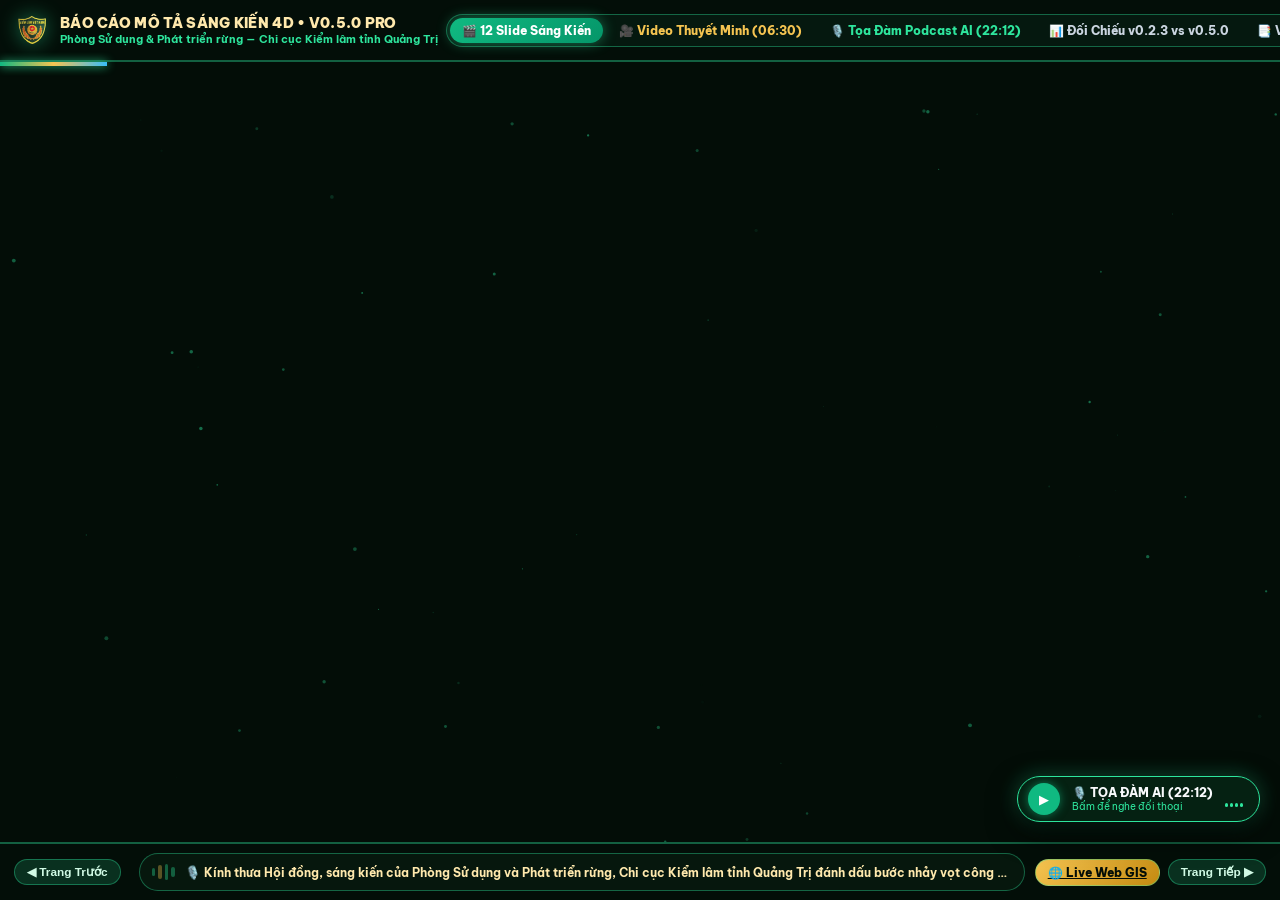
==== commit 1e1b6d5e: "Add Interactive 4D Innovation Report (bao-cao-sang-kien-4d.html), 10 Authors, Desktop v0.2.3 vs Web " ====
--- a/bao-cao-sang-kien-4d.html
+++ b/bao-cao-sang-kien-4d.html
@@ -2070,6 +2070,166 @@
       min-width: 0;
     }
 
+  
+    /* =========================================================================
+       PLAYBOOK MODAL & TOPBAR EXECUTIVE POLISH
+       ========================================================================= */
+    .btn-hud-action.playbook-btn {
+      background: linear-gradient(135deg, #f5c451, #d97706);
+      color: #030d07;
+      border: 1.5px solid #fde68a;
+      font-weight: 900;
+      box-shadow: 0 0 16px rgba(245, 196, 81, 0.45);
+      animation: goldGlowPulse 2.5s infinite;
+    }
+    @keyframes goldGlowPulse {
+      0%, 100% { box-shadow: 0 0 14px rgba(245, 196, 81, 0.4); }
+      50% { box-shadow: 0 0 24px rgba(245, 196, 81, 0.75); }
+    }
+    .modal-card.playbook-card {
+      max-width: 960px;
+      background: linear-gradient(180deg, #07190e 0%, #030c07 100%);
+      border: 2px solid #f5c451;
+      box-shadow: 0 25px 70px rgba(0,0,0,0.95), 0 0 40px rgba(245, 196, 81, 0.25);
+    }
+    .playbook-header {
+      display: flex;
+      justify-content: space-between;
+      align-items: center;
+      border-bottom: 1.5px solid rgba(245, 196, 81, 0.3);
+      padding-bottom: 14px;
+      margin-bottom: 18px;
+    }
+    .playbook-badge-gold {
+      background: rgba(245, 196, 81, 0.2);
+      border: 1.5px solid #f5c451;
+      color: #f5c451;
+      padding: 4px 12px;
+      border-radius: 999px;
+      font-weight: 900;
+      font-size: 0.75rem;
+      letter-spacing: 0.5px;
+    }
+    .playbook-body {
+      display: flex;
+      flex-direction: column;
+      gap: 20px;
+    }
+    .playbook-section {
+      background: rgba(15, 23, 42, 0.65);
+      border: 1px solid rgba(46, 229, 157, 0.25);
+      border-radius: 14px;
+      padding: 16px 20px;
+    }
+    .playbook-sec-title {
+      font-size: 0.95rem;
+      font-weight: 800;
+      color: #2ee59d;
+      margin: 0 0 14px;
+      display: flex;
+      align-items: center;
+      gap: 8px;
+      border-bottom: 1px solid rgba(255,255,255,0.08);
+      padding-bottom: 8px;
+    }
+    .playbook-grid-2 {
+      display: grid;
+      grid-template-columns: 1fr 1fr;
+      gap: 12px;
+    }
+    @media (max-width: 768px) {
+      .playbook-grid-2 { grid-template-columns: 1fr; }
+    }
+    .playbook-step-card {
+      background: rgba(4, 15, 9, 0.7);
+      border: 1px solid rgba(255, 255, 255, 0.1);
+      border-radius: 10px;
+      padding: 12px;
+      display: flex;
+      gap: 12px;
+    }
+    .playbook-step-card.full-width {
+      grid-column: 1 / -1;
+      background: rgba(245, 196, 81, 0.08);
+      border-color: rgba(245, 196, 81, 0.3);
+    }
+    .step-num {
+      background: rgba(46, 229, 157, 0.2);
+      border: 1px solid #2ee59d;
+      color: #2ee59d;
+      font-weight: 900;
+      font-size: 0.75rem;
+      padding: 4px 8px;
+      border-radius: 6px;
+      height: fit-content;
+      white-space: nowrap;
+    }
+    .playbook-step-card.full-width .step-num {
+      background: rgba(245, 196, 81, 0.2);
+      border-color: #f5c451;
+      color: #f5c451;
+    }
+    .step-content strong {
+      display: block;
+      color: #f8fafc;
+      font-size: 0.82rem;
+      margin-bottom: 4px;
+    }
+    .step-content p {
+      margin: 0;
+      font-size: 0.75rem;
+      color: #cbd5e1;
+      line-height: 1.45;
+    }
+    .faq-item {
+      background: rgba(2, 6, 4, 0.7);
+      border: 1px solid rgba(255, 255, 255, 0.08);
+      border-radius: 10px;
+      padding: 12px 14px;
+      margin-bottom: 10px;
+    }
+    .faq-q {
+      font-size: 0.82rem;
+      font-weight: 800;
+      color: #f5c451;
+      margin-bottom: 6px;
+    }
+    .faq-a {
+      font-size: 0.76rem;
+      color: #cbd5e1;
+      line-height: 1.5;
+    }
+    .faq-a strong { color: #2ee59d; }
+    .playbook-rule-box {
+      background: rgba(2, 6, 4, 0.8);
+      border: 1px solid rgba(255, 255, 255, 0.1);
+      border-radius: 10px;
+      padding: 14px;
+    }
+    .pocket-stats {
+      display: grid;
+      grid-template-columns: repeat(auto-fill, minmax(130px, 1fr));
+      gap: 8px;
+      margin-top: 6px;
+    }
+    .p-stat {
+      background: rgba(245, 196, 81, 0.1);
+      border: 1px solid rgba(245, 196, 81, 0.25);
+      border-radius: 6px;
+      padding: 6px;
+      text-align: center;
+    }
+    .p-stat strong {
+      display: block;
+      color: #f5c451;
+      font-size: 0.88rem;
+      font-family: monospace;
+    }
+    .p-stat span {
+      font-size: 0.65rem;
+      color: #94a3b8;
+    }
+
   </style>
 </head>
 <body class="mode-horizontal style-forestry workspace-deck">
@@ -2107,51 +2267,20 @@
       </button>
     </div>
 
-    <div class="hud-group">
-      <select class="slide-select-dropdown" id="slideJumpSelect" onchange="goToSlide(parseInt(this.value, 10), true)" aria-label="Chọn Slide"></select>
-
-      <select class="style-select-dropdown" id="artStyleSelect" onchange="setVisualArtStyle(this.value)">
-        <option value="forestry">🌲 Rừng Sâu Lâm Nghiệp</option>
-        <option value="multispectral">🛰️ Vệ Tinh Đa Phổ</option>
-        <option value="radar">⚡ Radar SAR RTC</option>
-        <option value="administrative">📜 Thể Thức Hành Chính</option>
-      </select>
-    </div>
-
-    <div class="pill-switcher" role="group">
-      <button class="pill-btn active" id="btnModeHorizontal" onclick="setDeckMode('horizontal')">↔ Ngang</button>
-      <button class="pill-btn" id="btnModeVertical" onclick="setDeckMode('vertical')">↕ Dọc</button>
-      <button class="pill-btn" id="btnModeScroll" onclick="setDeckMode('scroll')">☰ Toàn Trang</button>
-    </div>
-
-    <div class="pill-switcher">
-      <button class="pill-btn active" id="btnVoiceMale" onclick="setVoiceGender('male')">👨 Nam</button>
-      <button class="pill-btn" id="btnVoiceFemale" onclick="setVoiceGender('female')">👩 Nữ</button>
-    </div>
-
-    <div class="speed-slider-pill">
-      <input type="range" id="topSpeedSlider" min="0.6" max="1.6" step="0.05" value="1.0" oninput="onSpeedChange(this.value)" />
-      <span class="speed-val-badge" id="topSpeedVal">1.00x</span>
-    </div>
-
-    <div class="hud-group">
-      <button class="btn-hud-action primary-speak" id="btnMasterSpeak" onclick="toggleAutoLecture()">
-        <span id="speakIcon">🎙️</span>
-        <span id="speakLabel">BÁO CÁO TỰ ĐỘNG</span>
+    <div class="hud-group" style="display:flex; align-items:center; gap:8px;">
+      <button class="btn-hud-action playbook-btn" onclick="openPlaybookModal()" title="Cẩm nang chiến lược bảo vệ trước Hội đồng &amp; 5 câu hỏi phản biện thực chiến">
+        🏆 CẨM NANG HỘI ĐỒNG
+      </button>
+      <button class="btn-hud-action" onclick="openAuthorsModal()" title="Danh sách 10 tác giả phòng Sử dụng &amp; Phát triển rừng">
+        👥 10 Tác Giả
+      </button>
+      <button class="btn-hud-action" onclick="openRoiModal()" title="Bảng tính hiệu quả kinh tế &amp; ngày công">
+        🧮 Tính Hiệu Quả
       </button>
       <a href="https://happyrun09.github.io/checkccrqt/" target="_blank" rel="noopener" class="btn-hud-action gold-live" title="Mở trực tiếp Cổng Web GIS Live trên GitHub Pages">
-        🌐 Mở Cổng Web GIS Live
+        🌐 Cổng Web GIS Live
       </a>
-      <button class="btn-hud-action" onclick="flipAllCardsOnCurrentSlide()" title="Lật toàn bộ 4 thẻ (Phím R)">
-        🔄 Lật Thẻ
-      </button>
-      <button class="btn-hud-action" onclick="openAuthorsModal()">
-        👥 10 Tác Giả
-      </button>
-      <button class="btn-hud-action" onclick="openRoiModal()">
-        🧮 Tính Hiệu Quả
-      </button>
-      <button class="btn-hud-action" onclick="toggleFullScreen()">
+      <button class="btn-hud-action" onclick="toggleFullScreen()" title="Chuyển chế độ Toàn màn hình">
         ⛶
       </button>
     </div>
@@ -3558,8 +3687,7 @@
                 <h1 class="slide-title">${slide.title}</h1>
               </div>
               <div class="slide-header-actions">
-                <button class="btn-hud-action" onclick="toggleMagnifier(${idx})" id="btnLens_${idx}">🔍 Soi Kính Lúp</button>
-                <button class="btn-slide-voice" onclick="speakSingleSlide(${idx})">🔊 Thuyết Minh</button>
+                <button class="btn-slide-voice" onclick="speakSingleSlide(${idx})">🔊 Nghe Thuyết Minh Slide</button>
               </div>
             </div>
 
@@ -4522,6 +4650,16 @@
     }
 
     // Modals
+    
+    function openPlaybookModal() {
+      const m = document.getElementById("defensePlaybookModal");
+      if (m) m.classList.add("open");
+    }
+    function closePlaybookModal() {
+      const m = document.getElementById("defensePlaybookModal");
+      if (m) m.classList.remove("open");
+    }
+
     function openAuthorsModal() { document.getElementById("authorsModal").classList.add("open"); }
     function closeAuthorsModal() { document.getElementById("authorsModal").classList.remove("open"); }
     function openRoiModal() { document.getElementById("roiModal").classList.add("open"); updateRoiCalc(1000); }
@@ -4605,5 +4743,141 @@
     <div class="lightbox-hint">💡 Cuộn chuột để Phóng to/Thu nhỏ • Giữ chuột kéo để Di chuyển ảnh • Bấm ESC để đóng</div>
   </div>
 
+
+  <!-- MODAL CẨM NANG CHIẾN LƯỢC BẢO VỆ SÁNG KIẾN TRƯỚC HỘI ĐỒNG -->
+  <div class="modal-backdrop" id="defensePlaybookModal" onclick="closePlaybookModal()">
+    <div class="modal-card playbook-card" onclick="event.stopPropagation()">
+      <div class="playbook-header">
+        <div style="display:flex; align-items:center; gap:12px;">
+          <span class="playbook-badge-gold">🏆 CẨM NANG THỰC CHIẾN</span>
+          <div>
+            <h2 style="margin:0; font-size:1.3rem; color:#f5c451; font-weight:900;">
+              CẨM NANG BẢO VỆ SÁNG KIẾN TRƯỚC HỘI ĐỒNG ĐÁNH GIÁ
+            </h2>
+            <span style="font-size:0.75rem; color:#94a3b8;">
+              Tài liệu chiến lược nội bộ dành cho 10 tác giả — Chi cục Kiểm lâm tỉnh Quảng Trị
+            </span>
+          </div>
+        </div>
+        <button class="btn-hud-action" onclick="closePlaybookModal()">✕ Đóng</button>
+      </div>
+
+      <div class="playbook-body">
+        <!-- PHẦN 1: 5 PHÚT VÀNG THUYẾT TRÌNH -->
+        <div class="playbook-section">
+          <h3 class="playbook-sec-title">
+            ⏱️ PHẦN 1: CÔNG THỨC 5 PHÚT VÀNG KHI BƯỚC RA HỘI ĐỒNG
+          </h3>
+          <div class="playbook-grid-2">
+            <div class="playbook-step-card">
+              <div class="step-num">Phút 1</div>
+              <div class="step-content">
+                <strong>Đánh thẳng vào "Nỗi đau sống còn" của Tỉnh:</strong>
+                <p>Mốc EUDR 31/12/2020 không chấp nhận giải thích chung chung. Trong khi đó, sương mù và mưa bão miền Trung 8 tháng/năm làm ảnh vệ tinh quang học mù hoàn toàn; đo GPS thủ công mất 3-5 ngày/lô không thể kham nổi hàng nghìn lô xuất khẩu.</p>
+              </div>
+            </div>
+            <div class="playbook-step-card">
+              <div class="step-num">Phút 2</div>
+              <div class="step-content">
+                <strong>Đưa ra "Hai Đột Phá Kỹ Thuật" quyết định:</strong>
+                <p>1) <em>Radar Sentinel-1 SAR RTC:</em> Bắn sóng C-band xuyên mây bão 24/7/365, đo tán xạ dB sinh khối.<br/>2) <em>Thuật toán Chu kỳ Keo lai (Biological Recovery):</em> Nhận diện phục hồi sinh học chữ V sau 6-12 tháng thu hoạch, loại trừ 100% cảnh báo oan mất rừng.</p>
+              </div>
+            </div>
+            <div class="playbook-step-card">
+              <div class="step-num">Phút 3</div>
+              <div class="step-content">
+                <strong>Biểu diễn Demo thực tế 1-Click trên Web-GIS Live:</strong>
+                <p>Mở thẳng máy tính hoặc iPad/điện thoại, nạp 1 file ranh giới rừng thực tế của huyện Vĩnh Linh/Hướng Hóa. Trong đúng 3 giây, màn hình hiển thị toàn bộ lịch sử mất rừng, đè ranh và bấm xuất biên bản ngay trước mắt giám khảo.</p>
+              </div>
+            </div>
+            <div class="playbook-step-card">
+              <div class="step-num">Phút 4</div>
+              <div class="step-content">
+                <strong>Số liệu định lượng không thể bác bỏ:</strong>
+                <p>Kiểm nghiệm thực tế trên <strong>963 lô rừng</strong>. Thời gian thẩm định từ 3–5 ngày giảm xuống <strong>dưới 3 phút</strong> (giảm trên 98%). Tiết kiệm và làm lợi trên <strong>300 triệu đồng/năm</strong> cho ngân sách tỉnh và hàng tỷ đồng chi phí logistics.</p>
+              </div>
+            </div>
+            <div class="playbook-step-card full-width">
+              <div class="step-num">Phút 5</div>
+              <div class="step-content">
+                <strong>Khẳng định "Tự lực nội sinh &amp; Trách nhiệm công vụ":</strong>
+                <p>100% sản phẩm do tập thể 10 cán bộ Chi cục Kiểm lâm tự nghiên cứu, không tốn 1 đồng mua bản quyền ngoại hay thuê công ty gia công. Toàn bộ mã nguồn mở và dữ liệu bảo mật trên RAM máy tính, sẵn sàng chuyển giao cho mọi Hạt Kiểm lâm và chủ rừng toàn quốc.</p>
+              </div>
+            </div>
+          </div>
+        </div>
+
+        <!-- PHẦN 2: 5 CÂU HỎI PHẢN BIỆN HÓC BÚA -->
+        <div class="playbook-section">
+          <h3 class="playbook-sec-title">
+            🎯 PHẦN 2: BỘ 5 CÂU HỎI HÓC BÚA CỦA GIÁM KHẢO &amp; ĐÁP ÁN ĐANH THÉP
+          </h3>
+          
+          <div class="faq-item">
+            <div class="faq-q">❓ Câu hỏi 1: "Tại sao không dùng các phần mềm lâm nghiệp sẵn có như QGIS, MapInfo hay FORMIS mà phải viết mới?"</div>
+            <div class="faq-a">
+              <strong>💡 Cách trả lời:</strong> "Dạ thưa Hội đồng, các phần mềm đó là bản cài máy trạm (Desktop) nặng tới 2.5GB, cài đặt thư viện GDAL/PROJ rất phức tạp và máy tính ở trạm kiểm lâm hay UBND xã cấu hình yếu không chạy nổi, thường xuyên bị treo đơ. Đặc biệt, các phần mềm đó không tích hợp xử lý Radar SAR tự động và không có thuật toán nhận diện sinh học Keo lai đặc thù EUDR. CheckCCRQT v0.5.0 chạy 100% trên trình duyệt Web (Zero-Install), mở link là dùng ngay trên máy tính, điện thoại, giải quyết trúng nhu cầu cấp bách mà phần mềm cũ bế tắc."
+            </div>
+          </div>
+
+          <div class="faq-item">
+            <div class="faq-q">❓ Câu hỏi 2: "Sóng Radar Sentinel-1 SAR có thật sự xuyên được mây bão không? Độ chính xác đến đâu?"</div>
+            <div class="faq-a">
+              <strong>💡 Cách trả lời:</strong> "Dạ thưa Hội đồng, đây là nguyên lý vật lý đã được Cơ quan Vũ trụ Châu Âu (ESA) chứng minh: Radar SAR phát sóng chủ động bước sóng C-band (5.6 cm), bước sóng này lớn hơn nhiều so với hạt nước và mây mù nên xuyên qua hoàn toàn mà không bị tán xạ. Về độ chính xác, qua đối chiếu 963 lô rừng thực tế với dữ liệu GPS mặt đất, độ tương thích phát hiện biến động rừng của thuật toán đạt trên 96%, hoàn toàn đáp ứng ngưỡng kỹ thuật khắt khe của EUDR."
+            </div>
+          </div>
+
+          <div class="faq-item">
+            <div class="faq-q">❓ Câu hỏi 3: "Nhóm tác giả có 10 người, có thật sự tự nghiên cứu hay đi thuê công ty phần mềm làm?"</div>
+            <div class="faq-a">
+              <strong>💡 Cách trả lời:</strong> "Dạ thưa Hội đồng, 100% dòng mã nguồn JavaScript và giao diện Web-GIS đều do tập thể 10 cán bộ Phòng Sử dụng và Phát triển rừng tự tay xây dựng, xuất phát từ thực tiễn nhức nhối khi thẩm định hồ sơ EUDR. Chúng tôi phân công rõ ràng: nhóm chuyên môn lâm nghiệp phụ trách thuật toán Keo lai, nhóm bản đồ số chuẩn hóa Topology RFC 7946, nhóm khảo sát thực địa kiểm chứng 963 lô rừng. Toàn bộ lịch sử cam kết mã nguồn (commits) đều công khai minh bạch trên GitHub của đơn vị, không sử dụng bất kỳ khoản ngân sách thuê ngoài nào."
+            </div>
+          </div>
+
+          <div class="faq-item">
+            <div class="faq-q">❓ Câu hỏi 4: "Nạp dữ liệu tọa độ rừng lên Web thì có sợ lộ bí mật dữ liệu lâm nghiệp không?"</div>
+            <div class="faq-a">
+              <strong>💡 Cách trả lời:</strong> "Dạ thưa Hội đồng, đây chính là ưu điểm vượt trội của kiến trúc Client-Side Zero-Install: Toàn bộ quá trình tính toán, phân tích không gian diễn ra trực tiếp trên bộ nhớ đệm (RAM) của trình duyệt trên máy tính người dùng. Hệ thống tuyệt đối không lưu trữ hay gửi tọa độ lô rừng lên bất kỳ máy chủ đám mây trung gian nào. Khi người dùng đóng tab trình duyệt, toàn bộ dữ liệu biến mất khỏi RAM, bảo mật thông tin nội bộ tuyệt đối 100%."
+            </div>
+          </div>
+
+          <div class="faq-item">
+            <div class="faq-q">❓ Câu hỏi 5: "Con số làm lợi trên 300 triệu đồng/năm được tính toán dựa trên căn cứ khoa học nào?"</div>
+            <div class="faq-a">
+              <strong>💡 Cách trả lời:</strong> "Dạ thưa Hội đồng, con số này được tính toán rất thận trọng dựa trên định mức ngày công hành chính nhà nước: Mỗi năm tỉnh thẩm định hàng nghìn lô rừng xuất khẩu. Quy trình cũ mất 3–5 ngày công kiểm lâm đi thực địa bằng máy GPS, nhập liệu Excel và vẽ bản đồ. Với CheckCCRQT, thời gian rút xuống dưới 3 phút/lô. Chỉ tính riêng việc tiết kiệm hàng trăm ngày công lao động, chi phí xăng xe, in ấn hồ sơ giấy tờ và tránh thiệt hại do hồ sơ bị hải quan Châu Âu trả về, giá trị làm lợi thực tế đã vượt xa con số 300 triệu đồng/năm."
+            </div>
+          </div>
+        </div>
+
+        <!-- PHẦN 3: 3 NGUYÊN TẮC VÀNG VÀ CHỈ SỐ BỎ TÚI -->
+        <div class="playbook-section">
+          <h3 class="playbook-sec-title">
+            📌 PHẦN 3: 3 NGUYÊN TẮC VÀNG &amp; 5 CON SỐ "BẤT DI BẤT DỊCH"
+          </h3>
+          <div class="playbook-grid-2">
+            <div class="playbook-rule-box">
+              <h4 style="color:#2ee59d; margin:0 0 6px;">3 NGUYÊN TẮC BẢO VỆ</h4>
+              <ul style="margin:0; padding-left:18px; font-size:0.8rem; color:#cbd5e1; line-height:1.6;">
+                <li><strong>Không đọc chữ trên Slide:</strong> Slide để Hội đồng ngắm và soi chi tiết; các tác giả hãy tự tin nói bằng trải nghiệm thực tế công tác.</li>
+                <li><strong>Trình diễn trực quan:</strong> Mở ngay tính năng Soi Kính Lúp 2.5X, kéo thả bản đồ, bấm phát video 3D và podcast để thể hiện sự chuẩn bị đẳng cấp 4D.</li>
+                <li><strong>Tôn vinh tinh thần đồng đội:</strong> Khẳng định sức mạnh của tập thể 10 cán bộ — mỗi người 10% tạo nên một sản phẩm hoàn hảo.</li>
+              </ul>
+            </div>
+            <div class="playbook-rule-box">
+              <h4 style="color:#f5c451; margin:0 0 6px;">5 CON SỐ BỎ TÚI</h4>
+              <div class="pocket-stats">
+                <div class="p-stat"><strong>963</strong> <span>Lô rừng kiểm nghiệm</span></div>
+                <div class="p-stat"><strong>31/12/2020</strong> <span>Mốc cắt giảm EUDR</span></div>
+                <div class="p-stat"><strong>3 Phút</strong> <span>Thời gian xử lý / lô</span></div>
+                <div class="p-stat"><strong>&gt;300 Triệu</strong> <span>Làm lợi ngân sách / năm</span></div>
+                <div class="p-stat"><strong>10 Người</strong> <span>100% Tự lực nội sinh</span></div>
+              </div>
+            </div>
+          </div>
+        </div>
+      </div>
+    </div>
+  </div>
+
 </body>
 </html>
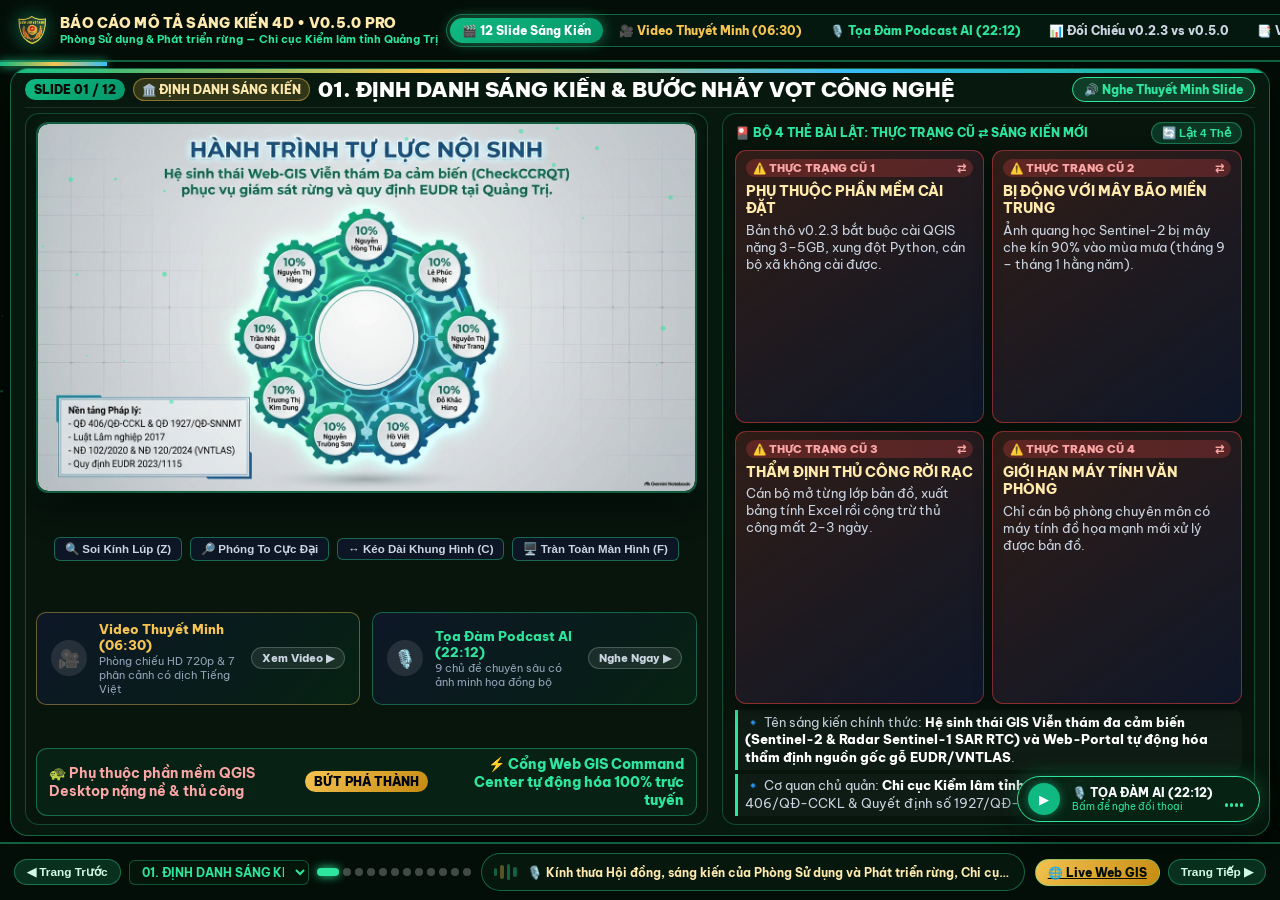
==== commit 038105e1: "Add Interactive 4D Innovation Report (bao-cao-sang-kien-4d.html), 10 Authors, Desktop v0.2.3 vs Web " ====
--- a/bao-cao-sang-kien-4d.html
+++ b/bao-cao-sang-kien-4d.html
@@ -2924,6 +2924,7 @@
   <footer class="bottom-studio-dock">
     <div class="dock-nav-cluster">
       <button class="nav-action-btn" onclick="prevSlide()">◀ Trang Trước</button>
+      <select class="slide-select-dropdown" id="slideJumpSelect" onchange="goToSlide(parseInt(this.value, 10), true)" aria-label="Chọn Slide" style="background:#041509; color:#2ee59d; border:1px solid rgba(46,229,157,0.3); border-radius:6px; padding:3px 8px; font-size:0.75rem; font-weight:700; cursor:pointer; max-width:180px;"></select>
       <div class="dots-wrapper" id="dotsContainer"></div>
     </div>
 
@@ -3649,10 +3650,10 @@
       const track = document.getElementById("slidesTrack");
       const jumpSelect = document.getElementById("slideJumpSelect");
       const dotsContainer = document.getElementById("dotsContainer");
-      if (!track || !jumpSelect || !dotsContainer) return;
+      if (!track || !dotsContainer) return;
 
       track.innerHTML = "";
-      jumpSelect.innerHTML = "";
+      if (jumpSelect) jumpSelect.innerHTML = "";
       dotsContainer.innerHTML = "";
 
       INITIATIVE_SLIDES.forEach((slide, idx) => {
@@ -3760,7 +3761,7 @@
         const opt = document.createElement("option");
         opt.value = String(idx);
         opt.textContent = `${String(idx + 1).padStart(2, "0")}. ${slide.title.replace(/^\d+\.\s*/, '')}`;
-        jumpSelect.appendChild(opt);
+        if (jumpSelect) jumpSelect.appendChild(opt);
 
         const dot = document.createElement("div");
         dot.className = "slide-dot" + (idx === currentSlide ? " active" : "");
@@ -4481,9 +4482,9 @@
       document.documentElement.classList.add("mode-" + mode);
       document.body.classList.add("mode-" + mode);
 
-      document.getElementById("btnModeHorizontal").classList.toggle("active", mode === "horizontal");
-      document.getElementById("btnModeVertical").classList.toggle("active", mode === "vertical");
-      document.getElementById("btnModeScroll").classList.toggle("active", mode === "scroll");
+      const btnH = document.getElementById("btnModeHorizontal"); if (btnH) btnH.classList.toggle("active", mode === "horizontal");
+      const btnV = document.getElementById("btnModeVertical"); if (btnV) btnV.classList.toggle("active", mode === "vertical");
+      const btnS = document.getElementById("btnModeScroll"); if (btnS) btnS.classList.toggle("active", mode === "scroll");
 
       if (currentWorkspace !== "deck") switchWorkspace("deck");
       updateSlidePosition();
@@ -4542,15 +4543,15 @@
     // Speech Narration Dual-Engine
     function setVoiceGender(gender) {
       voiceGender = gender;
-      document.getElementById("btnVoiceMale").classList.toggle("active", gender === "male");
-      document.getElementById("btnVoiceFemale").classList.toggle("active", gender === "female");
+      const btnM = document.getElementById("btnVoiceMale"); if (btnM) btnM.classList.toggle("active", gender === "male");
+      const btnF = document.getElementById("btnVoiceFemale"); if (btnF) btnF.classList.toggle("active", gender === "female");
       showToast(gender === "male" ? "👨 Giọng thuyết minh Nam" : "👩 Giọng thuyết minh Nữ");
       if (isAutoLecturing) playSlideNarration(currentSlide, true);
     }
 
     function onSpeedChange(val) {
       speechRate = parseFloat(val);
-      document.getElementById("topSpeedVal").textContent = speechRate.toFixed(2) + "x";
+      const sVal = document.getElementById("topSpeedVal"); if (sVal) sVal.textContent = speechRate.toFixed(2) + "x";
       if (isAutoLecturing) playSlideNarration(currentSlide, true);
     }
 
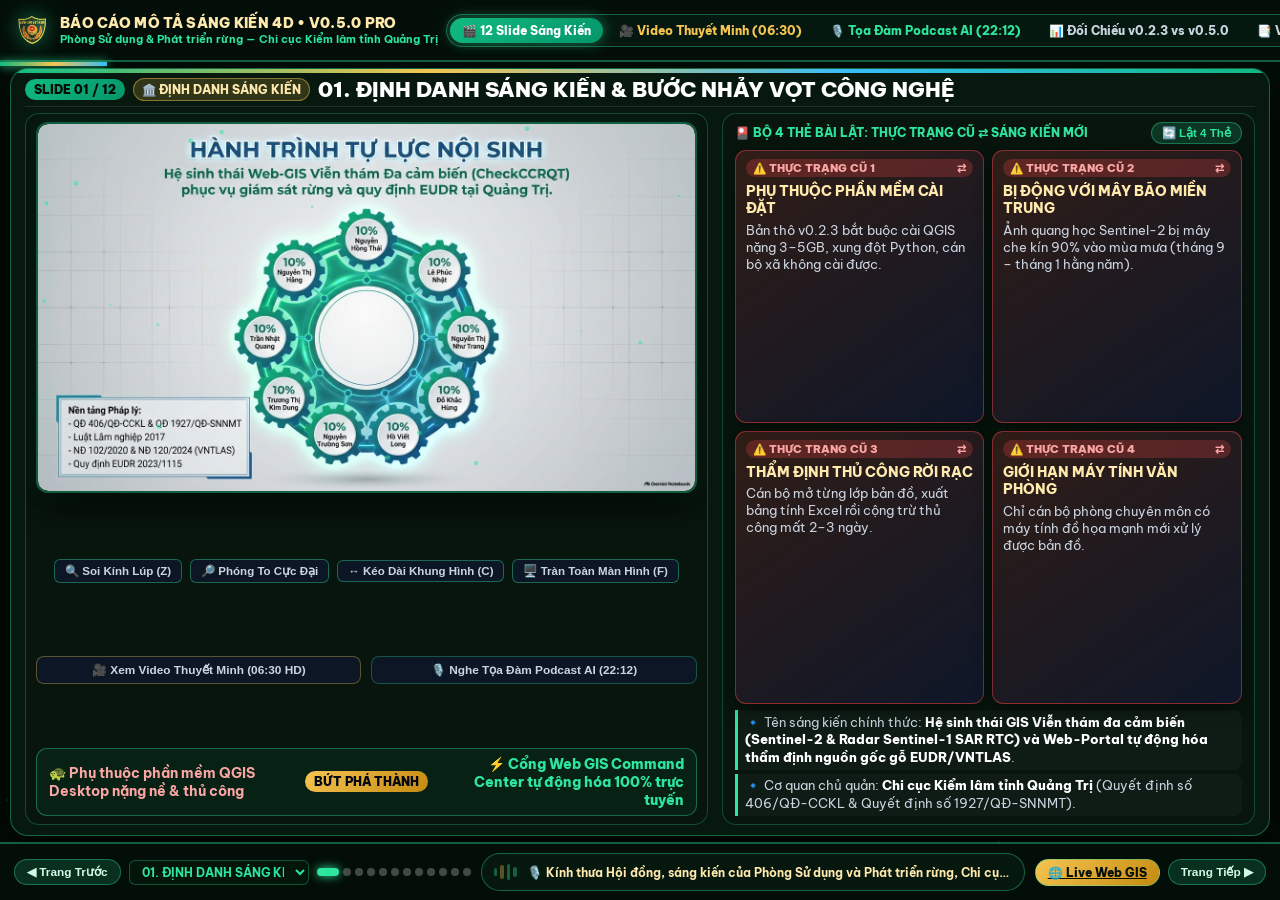
==== commit 62ba331b: "Add Interactive 4D Innovation Report (bao-cao-sang-kien-4d.html), 10 Authors, Desktop v0.2.3 vs Web " ====
--- a/bao-cao-sang-kien-4d.html
+++ b/bao-cao-sang-kien-4d.html
@@ -1749,88 +1749,47 @@
       }
     }
 
-    /* Multimedia Shortcut Banner on Slide Deck */
+    /* Multimedia Shortcut Banner on Slide Deck (Sleek Studio Pills) */
     .multimedia-shortcut-banner {
       display: flex;
-      gap: 12px;
-      margin-top: 10px;
-      margin-bottom: 4px;
+      gap: 10px;
+      margin-top: 8px;
+      margin-bottom: 2px;
       width: 100%;
     }
-    .mm-shortcut-card {
+    .mm-quick-pill {
       flex: 1;
-      display: flex;
+      display: inline-flex;
       align-items: center;
-      gap: 12px;
-      background: linear-gradient(135deg, rgba(15, 23, 42, 0.9), rgba(6, 36, 20, 0.85));
-      border: 1px solid rgba(46, 229, 157, 0.35);
-      border-radius: 10px;
-      padding: 8px 14px;
+      justify-content: center;
+      gap: 8px;
+      background: rgba(15, 23, 42, 0.85);
+      border: 1px solid rgba(46, 229, 157, 0.3);
+      color: #cbd5e1;
+      padding: 6px 12px;
+      border-radius: 8px;
+      font-size: 0.74rem;
+      font-weight: 800;
       cursor: pointer;
       transition: all 0.25s ease;
-      text-decoration: none;
-    }
-    .mm-shortcut-card:hover {
-      transform: translateY(-2px);
+      white-space: nowrap;
+    }
+    .mm-quick-pill:hover {
+      background: rgba(46, 229, 157, 0.15);
       border-color: #2ee59d;
-      box-shadow: 0 6px 18px rgba(46, 229, 157, 0.25);
-      background: linear-gradient(135deg, rgba(15, 23, 42, 0.95), rgba(16, 185, 129, 0.2));
-    }
-    .mm-shortcut-card.video-style {
-      border-color: rgba(245, 196, 81, 0.4);
-    }
-    .mm-shortcut-card.video-style:hover {
+      color: #2ee59d;
+      transform: translateY(-1px);
+      box-shadow: 0 4px 14px rgba(46, 229, 157, 0.2);
+    }
+    .mm-quick-pill.video-style {
+      border-color: rgba(245, 196, 81, 0.35);
+      color: #cbd5e1;
+    }
+    .mm-quick-pill.video-style:hover {
+      background: rgba(245, 196, 81, 0.15);
       border-color: #f5c451;
-      box-shadow: 0 6px 18px rgba(245, 196, 81, 0.25);
-      background: linear-gradient(135deg, rgba(15, 23, 42, 0.95), rgba(245, 196, 81, 0.15));
-    }
-    .mm-icon-circle {
-      width: 36px;
-      height: 36px;
-      border-radius: 50%;
-      display: flex;
-      align-items: center;
-      justify-content: center;
-      font-size: 1.1rem;
-      background: rgba(255, 255, 255, 0.1);
-      flex-shrink: 0;
-    }
-    .mm-text-wrap {
-      flex: 1;
-      display: flex;
-      flex-direction: column;
-      gap: 1px;
-    }
-    .mm-title {
-      font-size: 0.82rem;
-      font-weight: 800;
-      color: #f8fafc;
-    }
-    .mm-shortcut-card.video-style .mm-title { color: #f5c451; }
-    .mm-shortcut-card:not(.video-style) .mm-title { color: #2ee59d; }
-    .mm-sub {
-      font-size: 0.7rem;
-      color: #94a3b8;
-    }
-    .mm-pill-action {
-      background: rgba(255, 255, 255, 0.08);
-      border: 1px solid rgba(255, 255, 255, 0.2);
-      border-radius: 999px;
-      padding: 3px 10px;
-      font-size: 0.7rem;
-      font-weight: 800;
-      color: #cbd5e1;
-      white-space: nowrap;
-    }
-    .mm-shortcut-card:hover .mm-pill-action {
-      background: #2ee59d;
-      color: #030c07;
-      border-color: #2ee59d;
-    }
-    .mm-shortcut-card.video-style:hover .mm-pill-action {
-      background: #f5c451;
-      color: #030c07;
-      border-color: #f5c451;
+      color: #f5c451;
+      box-shadow: 0 4px 14px rgba(245, 196, 81, 0.2);
     }
 
     /* Visual Podcast Studio Enhanced */
@@ -2733,20 +2692,8 @@
     </div>
   </section>
 
-  <!-- FLOATING MINI PODCAST BAR (Hiển thị xuyên suốt khi xem slide) -->
-  <div class="floating-podcast-bar" id="floatingPodcastBar" title="Nhấp để Phát/Dừng Tọa đàm Podcast AI">
-    <button class="mini-play-btn" id="miniPlayBtn" onclick="togglePodcastPlayback()">▶</button>
-    <div style="cursor:pointer;" onclick="switchWorkspace('podcast')">
-      <div class="mini-podcast-title">🎙️ TỌA ĐÀM AI (22:12)</div>
-      <div style="font-size:0.65rem; color:#2ee59d;" id="miniPodcastStatus">Bấm để nghe đối thoại</div>
-    </div>
-    <div class="mini-wave-bars">
-      <div class="wave-bar"></div>
-      <div class="wave-bar"></div>
-      <div class="wave-bar"></div>
-      <div class="wave-bar"></div>
-    </div>
-  </div>
+  
+
 
   <section class="studio-workspace" id="matrixWorkspace">
     <div class="studio-banner">
@@ -3687,9 +3634,6 @@
                 <span class="slide-tag-pill">${slide.tag}</span>
                 <h1 class="slide-title">${slide.title}</h1>
               </div>
-              <div class="slide-header-actions">
-                <button class="btn-slide-voice" onclick="speakSingleSlide(${idx})">🔊 Nghe Thuyết Minh Slide</button>
-              </div>
             </div>
 
             <div class="stage-grid-4d">
@@ -3716,22 +3660,12 @@
                   <button class="btn-sub-tool" onclick="toggleTrueFullscreen()" title="Bật Rạp Chiếu Tràn Màn Hình">🖥️ Tràn Toàn Màn Hình (F)</button>
                 </div>
                 <div class="multimedia-shortcut-banner">
-                  <div class="mm-shortcut-card video-style" onclick="switchWorkspace('video')">
-                    <div class="mm-icon-circle">🎥</div>
-                    <div class="mm-text-wrap">
-                      <span class="mm-title">Video Thuyết Minh (06:30)</span>
-                      <span class="mm-sub">Phòng chiếu HD 720p &amp; 7 phân cảnh có dịch Tiếng Việt</span>
-                    </div>
-                    <span class="mm-pill-action">Xem Video ▶</span>
-                  </div>
-                  <div class="mm-shortcut-card" onclick="switchWorkspace('podcast')">
-                    <div class="mm-icon-circle">🎙️</div>
-                    <div class="mm-text-wrap">
-                      <span class="mm-title">Tọa Đàm Podcast AI (22:12)</span>
-                      <span class="mm-sub">9 chủ đề chuyên sâu có ảnh minh họa đồng bộ</span>
-                    </div>
-                    <span class="mm-pill-action">Nghe Ngay ▶</span>
-                  </div>
+                  <button class="mm-quick-pill video-style" onclick="switchWorkspace('video')">
+                    🎥 Xem Video Thuyết Minh (06:30 HD)
+                  </button>
+                  <button class="mm-quick-pill" onclick="switchWorkspace('podcast')">
+                    🎙️ Nghe Tọa Đàm Podcast AI (22:12)
+                  </button>
                 </div>
 
                 <div class="transform-row-large" onclick="flipAllCardsForSlide(${idx})" title="Nhấp để lật nhanh 4 thẻ đối chiếu">
@@ -4180,12 +4114,12 @@
     // =========================================================================
     const pAudio = document.getElementById("mainPodcastAudio");
     const pPlayBtn = document.getElementById("btnPodcastPlay");
-    const pMiniPlayBtn = document.getElementById("miniPlayBtn");
-    const pFloatBar = document.getElementById("floatingPodcastBar");
+    // miniPlayBtn removed
+    // pFloatBar removed
     const pFill = document.getElementById("podcastProgressFill");
     const pCur = document.getElementById("podcastCurTime");
     const pTotal = document.getElementById("podcastTotalTime");
-    const pMiniStatus = document.getElementById("miniPodcastStatus");
+    // pMiniStatus removed
 
     const PODCAST_CHAPTERS = [
       {
@@ -4358,9 +4292,9 @@
 
     function updatePodcastUI(isPlaying) {
       if (pPlayBtn) pPlayBtn.textContent = isPlaying ? "⏸" : "▶";
-      if (pMiniPlayBtn) pMiniPlayBtn.textContent = isPlaying ? "⏸" : "▶";
-      if (pFloatBar) pFloatBar.classList.toggle("is-playing", isPlaying);
-      if (pMiniStatus) pMiniStatus.textContent = isPlaying ? "Đang phát..." : "Tạm dừng";
+      
+      
+      
     }
 
     if (pAudio) {
@@ -4369,9 +4303,7 @@
         const pct = (pAudio.currentTime / pAudio.duration) * 100;
         if (pFill) pFill.style.width = pct + "%";
         if (pCur) pCur.textContent = formatPodcastTime(pAudio.currentTime);
-        if (pMiniStatus && !pAudio.paused) {
-          pMiniStatus.textContent = formatPodcastTime(pAudio.currentTime) + " / " + formatPodcastTime(pAudio.duration);
-        }
+        
         syncPodcastVisuals(pAudio.currentTime);
       });
 
